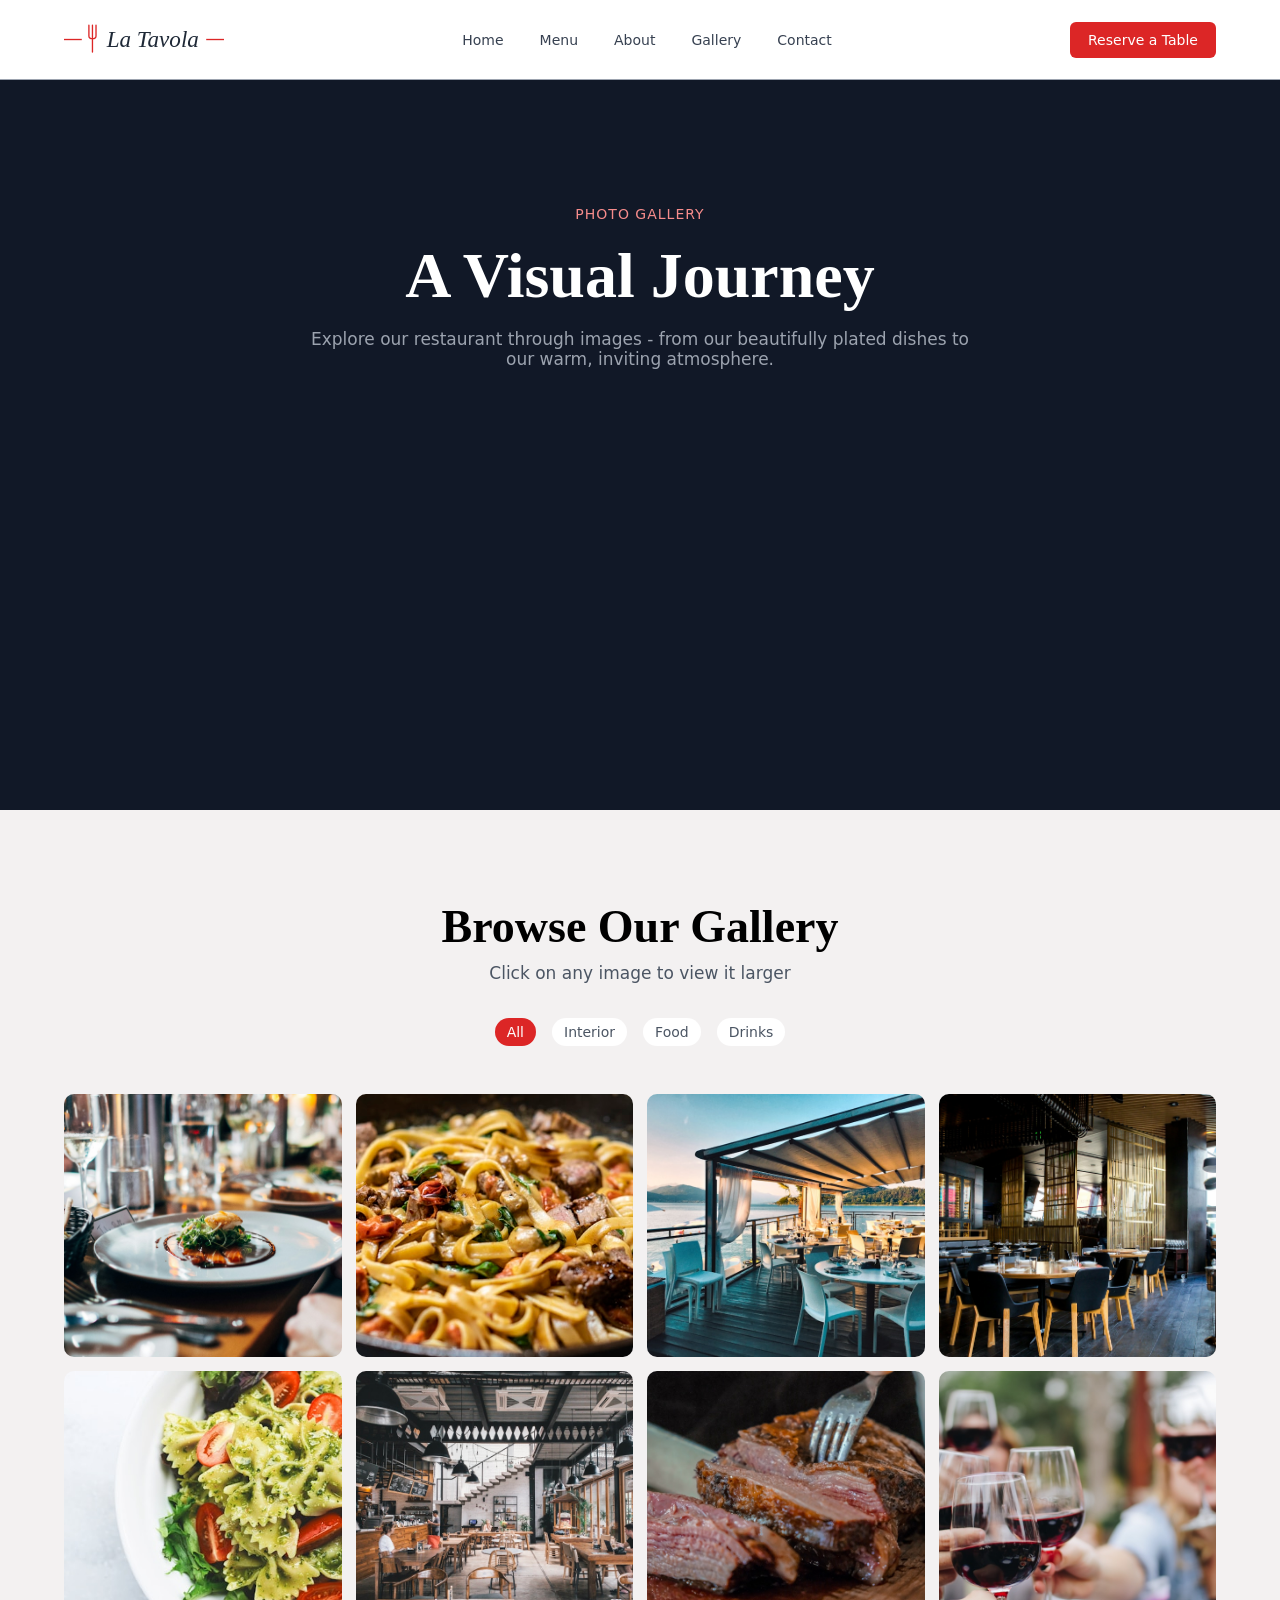
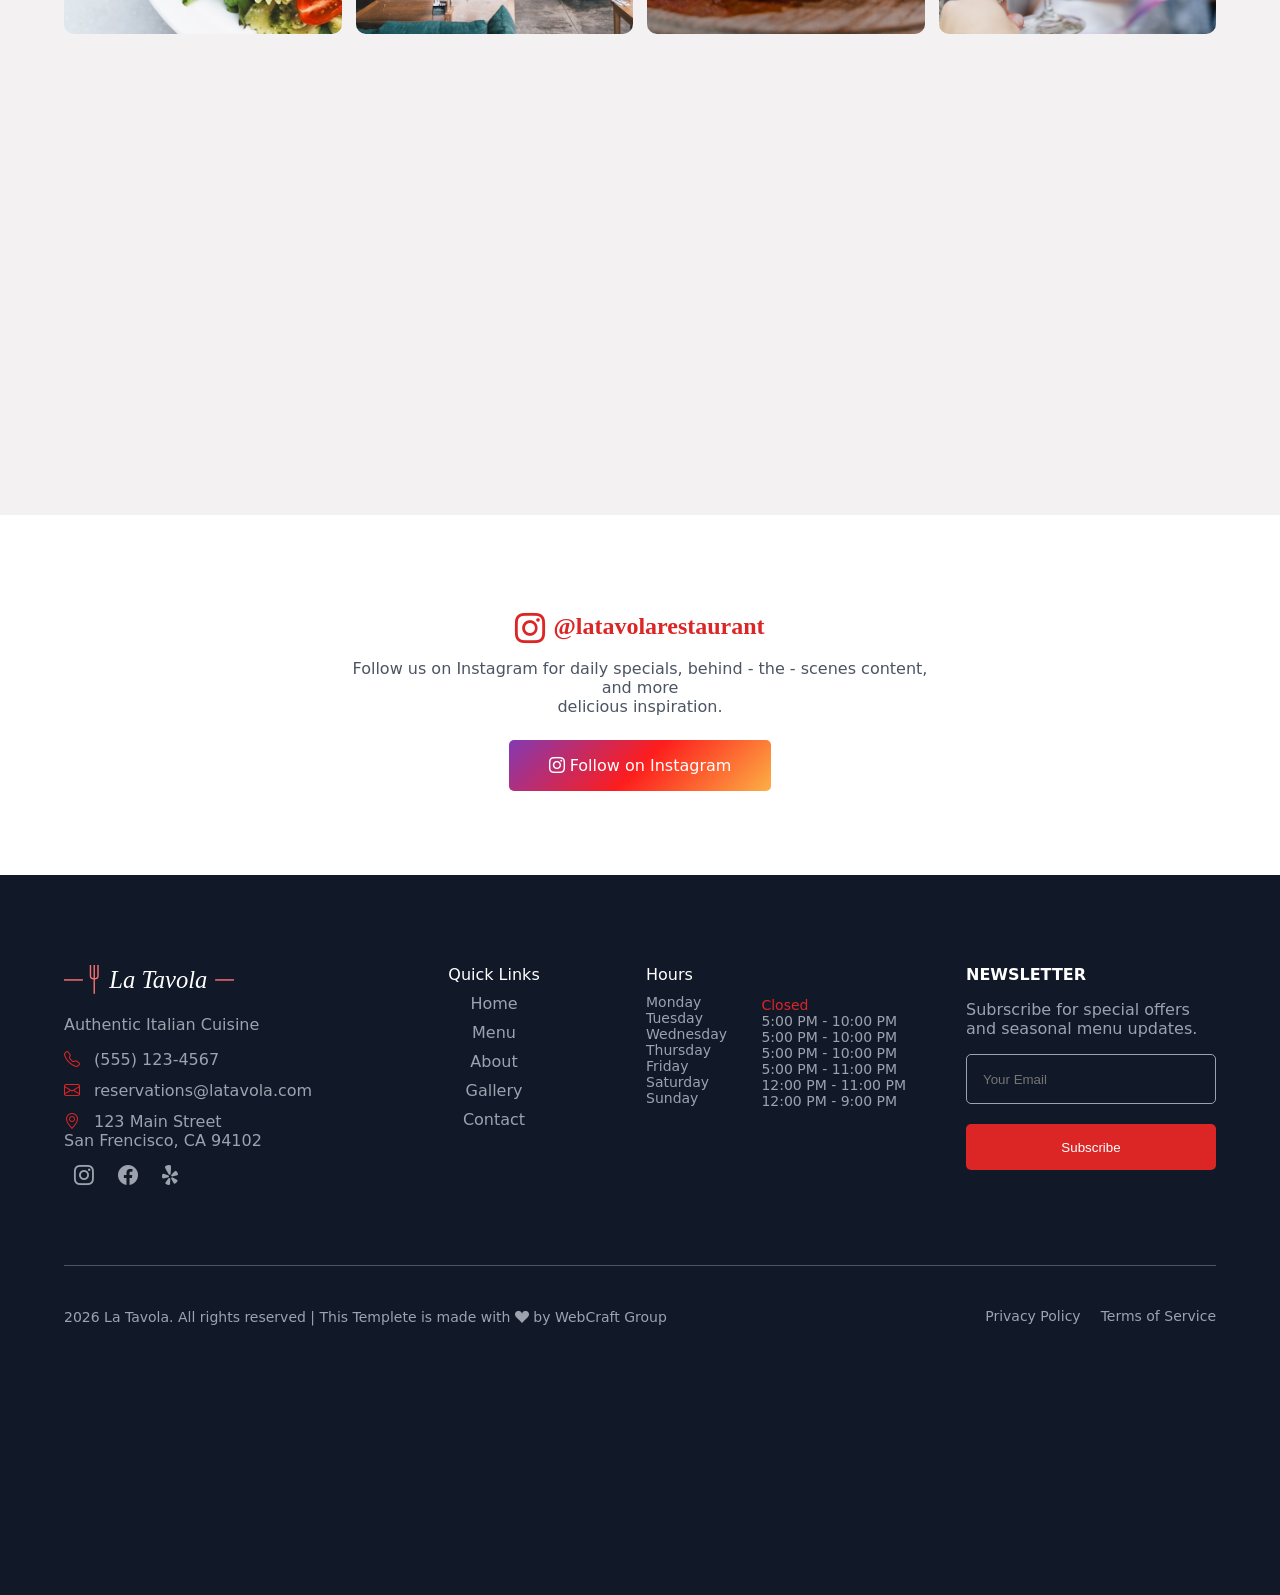
==== gallery.html @ a6819e50 "adding new files" ====
<!DOCTYPE html>
<html lang="en">
<head>
    <meta charset="UTF-8">
    <meta name="viewport" content="width=device-width, initial-scale=1.0">
    <title>La Tavola | Authentic Italian Cuisine</title>
    <link rel="stylesheet" href="assets/css/normalize.css">
    <link rel="stylesheet" href="assets/css/master.css">
    <link rel="stylesheet" href="https://cdn.jsdelivr.net/npm/bootstrap-icons@1.13.1/font/bootstrap-icons.min.css">
    <link rel="icon" href="assets/img/photo-1476124369491-e7addf5db371.JPG">
</head>
<body>
    <header id="Gallery_Head">
        <section>
            <nav>
                <div>
                    <figure><img src="assets/img/logo.svg" alt=""></figure>
                    <input type="checkbox" id="menu">
                    <label for="menu" class="hamburger">☰</label>
                    
                    <ul class="nav-links"> 
                        <li><a href="index.html">Home</a></li>
                        <li><a href="menu.html">Menu</a></li>
                        <li><a href="#">About</a></li>
                        <li><a href="#">Gallery</a></li>
                        <li><a href="#">Contact</a></li>
                    </ul>
                    <a href="">Reserve a Table</a>
                </div>
            </nav>
            <div>
                <section>
                    <span>PHOTO GALLERY</span>
                    <h1>A Visual Journey</h1>
                    <p>Explore our restaurant through images - from our beautifully plated dishes to <br> our warm, inviting atmosphere.</p>
                </section>
            </div>
        </section>
    </header>
    <!-- ____End_Of_Gallery_Hero____ -->


    <section id="Pictures_Tab">
        <section>
            <div class="content">
                <h2>Browse Our Gallery</h2>
                <p>Click on any image to view it larger</p>
                <div>
                    <a href="">All</a>
                    <a href="">Interior</a>
                    <a href="">Food</a>
                    <a href="">Drinks</a>
                </div>
            </div>
            <div class="photoes">
                <figure><img src="assets/img/IMG-1414235077428-338989a2e8c0.JPG" alt=""></figure>
                <figure><img src="assets/img/photo-1551183053-bf91a1d81141.JPG" alt=""></figure>
                <figure><img src="assets/img/photo-1559339352-11d035aa65de.JPG" alt=""></figure>
                <figure><img src="assets/img/photo-1517248135467-4c7edcad34c4.JPG" alt=""></figure>
                <figure><img src="assets/img/photo-1473093295043-cdd812d0e601.JPG" alt=""></figure>
                <figure><img src="assets/img/photo-1555396273-367ea4eb4db5.jpg" alt=""></figure>
                <figure><img src="assets/img/photo-1529692236671-f1f6cf9683ba.jpg" alt=""></figure>
                <figure><img src="assets/img/photo-1510812431401-41d2bd2722f3.jpg" alt=""></figure>
            </div>
        </section>
    </section>
    <!-- ____End_Of_Pictures_Tab____ -->


    <section id="Social_Information">
        <div>
            <div>
                <i class="bi bi-instagram"></i>
                <h2>@latavolarestaurant</h2>
            </div>
            <p>Follow us on Instagram for daily specials, behind - the - scenes content, and more <br>delicious inspiration.</p>
            <a href=""><i class="bi bi-instagram"></i> Follow on Instagram</a>
        </div>
    </section>
    <!-- ____End_Of_Social_Information____ -->


    <footer id="Quick_Links">
        <div>
            <section class="links">
                <div>
                    <section>
                        <img src="assets/img/logo-light.svg" alt="">
                        <p>Authentic Italian Cuisine</p>
                        <section>
                            <div>
                                <i class="bi bi-telephone"></i>
                                <a href="">(555) 123-4567</a>
                            </div>
                            <div>
                                <i class="bi bi-envelope"></i>
                                <a href="">reservations@latavola.com</a>
                            </div>
                            <div>
                                <i class="bi bi-geo-alt"></i>
                                <span>123 Main Street <br> San Frencisco, CA 94102</span>
                            </div>
                        </section>
                        <div>
                            <i class="bi bi-instagram"></i>
                            <i class="bi bi-facebook"></i>
                            <i class="bi bi-yelp"></i>
                        </div>
                    </section>
                    <section>
                        <ul>
                            <li>Quick Links</li>
                            <li><a href="index.html">Home</a></li>
                            <li><a href="#">Menu</a></li>
                            <li><a href="#Our_Story">About</a></li>
                            <li><a href="#Gallery">Gallery</a></li>
                            <li><a href="#Contact_Us">Contact</a></li>
                        </ul>
                    </section>
                    <section>
                        <ul>
                            <li>Hours</li>
                            <li>Monday</li>
                            <li>Tuesday</li>
                            <li>Wednesday</li>
                            <li>Thursday</li>
                            <li>Friday</li>
                            <li>Saturday</li>
                            <li>Sunday</li>
                        </ul>
                        <ul>
                            <li>Closed</li>
                            <li>5:00 PM - 10:00 PM</li>
                            <li>5:00 PM - 10:00 PM</li>
                            <li>5:00 PM - 10:00 PM</li>
                            <li>5:00 PM - 11:00 PM</li>
                            <li>12:00 PM - 11:00 PM</li>
                            <li>12:00 PM - 9:00 PM</li>
                        </ul>
                    </section>
                    <section>
                        <h4>NEWSLETTER</h4>
                        <p>Subrscribe for special offers and seasonal menu updates.</p>
                        <form action="">
                            <input type="email" name="" id="" placeholder="Your Email">
                            <button type="submit">Subscribe</button>
                        </form>
                    </section>
                </div>
            </section>
            <section class="footer_content">
                <div>
                    <p>2026 La Tavola. All rights reserved | This Templete is made with <i class="bi bi-suit-heart-fill"></i> by WebCraft Group</p>
                </div>
                <div>
                    <a href="">Privacy Policy</a>
                    <a href="">Terms of Service</a>
                </div>
            </section>
        </div>
    </footer>
    <!-- ____End_Of_Quick_Links____ -->
</body>
</html>
---- assets/css/master.css ----
#Head_Hero{
    width: 100%;
    min-height: 105vh;
    >figure{
        width: 100%;
        >nav{
            width: 100%;
            height: 80px;
            border-bottom: 1px solid var(--footer-text);
            position: fixed;  
            background-color: white; 
            top: 0;
            left: 0;
            z-index: 100;
            >div{
                width: 90%;
                height: 100%;
                margin-left: 5%;
                display: flex;
                justify-content: space-between;
                align-items: center;
                >figure{
                    width: 160px;
                    height: 40px;
                    >img{
                        width: 100%;
                        height: 40px;
                    }
                }
                >ul{
                    display: flex;
                    gap: 4px;
                    >li{
                        >a{
                            padding: 12px 16px;
                            font-family: var(--inter);
                            font-size: 14px;
                            color: var(--nav-color);
                            font-weight: 500;
                            transition: .3s;
                        }
                        &:hover>a{
                            color: var(--contact-bg);
                        }
                    }
                }
                >a{
                    padding: 10px 18px;
                    background-color: var(--link-bg);
                    font-family: var(--inter);
                    color: white;
                    font-weight: 500;
                    font-size: 14px;
                    border-radius: 6px;
                    transition: .4s;
                    &:hover{
                        background-color: var(--contact-bg);
                    }
                }
            }
        }
        >figure{
            width: 100%;
            height: 85%;
            position: relative;
            display: flex;
            >img{
                width: 100%;
                height: 100%;
                filter: brightness(50%);
            }
            .details{
                width: 70%;
                height: 300px;
                position: absolute;
                margin: 17% 15%;
                display: block;
                text-align: center;
                >span{
                    color: var(--text-red);
                    font-family: var(--inter);
                    font-size: 18px;
                }
                >h1,p{
                    color: white;
                }
                >h1{
                    font-size: 80px;
                    margin-block: 15px;
                }
                >p{
                    font-family: var(--inter);
                    font-size: 22px;
                }
                >section{
                    display: flex;
                    justify-content: center;
                    >a{
                        color: white;
                        font-family: var(--inter);
                        background-color: var(--link-bg);
                        padding: 14px 30px;
                        margin-inline: 10px;
                        border-radius: 6px;
                        margin-top: 35px;
                        transition: .4s;
                        font-weight: 500;
                        &:nth-of-type(2){
                            border: 2px solid var(--footer-text);
                            background-color: rgba(50, 55, 65, 0.35);
                            backdrop-filter: blur(10px);
                        }
                        &:hover{
                            &:nth-of-type(1){
                                background-color: var(--contact-bg);
                            }
                            &:nth-of-type(2){
                                border: 2px solid white;
                            }
                        }
                    }
                }
            }
        }
    }
}
/* ____End_Of_Head_Hero____ */


#Our_Story{
    width: 100%;
    min-height: 100vh;
    display: flex;
    >div{
        width: 90%;
        height: 460px;
        margin: 5% 5%;
        display: flex;
        justify-content: space-between;
        >figure{
            width: 47%;
            height: 100%;
            >img{
                width: 100%;
                height: 100%;
                border-radius: 20px;
                box-shadow: 18px 18px  var(--img-shadow);
            }
        }
        >article{
            width: 47%;
            height: 100%;
            >span,p{
                font-family: var(--inter);
            }
            >span{
                color: var(--link-bg);  
                font-size: 16px;   
                font-weight: 500;
            }
            >h2{
                font-size: 50px;
                margin-block: 10px;
            }
            >p{
                color: var(--text-color);
                &:nth-of-type(1){
                    font-size: 18px;
                    margin-bottom: 18px;
                }
            }
            >section{
                width: 100%;
                height: 100px;
                border-top: 1px solid var(--nav-color);
                margin-top: 40px;
                justify-content: space-between;
                display: flex;
                >div{
                    width: 150px;
                    height: 100px;
                    display: block;
                    text-align: center;
                    margin-top: 30px;
                    >span{
                        color: var(--link-bg);
                        font-family: var(--playfair);
                        font-size: 28px;
                    }
                    >p{
                        color: var(--text-color);
                        font-size: 14px;
                        font-weight: 500;
                    }
                }
            }
        }
    }
}
/* ____End_Of_Our_Story____ */


#Our_Menu{
    width: 100%;
    min-height: 130vh;
    background-color: var(--background-color);
    display: flex;
    >div{
        width: 85%;
        height: 80%;
        margin: 8% 7%;
        .data{
            width: 100%;
            height: 180px;
            display: block;
            text-align: center;
            >span,p{
                font-family: var(--inter);
            }
            >span{
                color: var(--link-bg);
                font-weight: 500;
                text-transform: uppercase;
            }
            >h2{
                margin-block: 10px;
                font-size: 55px;
            }
            >p{
                color: var(--text-color);
                font-size: 18px;
                font-weight: 500;
            }
        }
        .menu{
            width: 100%;
            height: 450px;
            display: grid;
            grid-template-columns: repeat(4, 1fr);
            grid-template-rows: repeat(3, 1fr);
            gap: 30px;
            margin-top: 30px;
            >article{
                background-color: white;
                border-radius: 15px;
                box-shadow: 1px 1px 6px var(--text-color);
                overflow: hidden;
                transition: .4s;
                &:nth-of-type(1){
                    grid-area: 1 / 1 / span 3 / span 1;
                }
                &:nth-of-type(2){
                    grid-area: 1 / 2 / span 3 / span 1;
                }
                &:nth-of-type(3){
                    grid-area: 1 / 3 / span 3 / span 1;
                }
                &:nth-of-type(4){
                    grid-area: 1 / 4 / span 3 / span 1;
                }
                &:hover{
                    transform: translateY(10px);
                }
                >figure{
                    width: 100%;
                    height: 60%;
                    position: relative;
                    display: flex;
                    >img{
                        width: 100%;
                        height: 100%;  
                    }
                    >div{
                        padding:  2px 4px;
                        background-color: var(--link-bg);
                        position: absolute;
                        border-radius: 20px;
                        right: 14px;
                        margin: 12px 4px;
                        >span{
                            font-size: 12px;
                            font-family: var(--inter);
                            color: white;
                            padding: 4px;
                        }
                    }
                }
                >div{
                    padding: 20px;
                    display: flex;
                    justify-content: space-between;
                    >p{
                        font-size: 20px;
                    }
                    >span{
                        color: var(--link-bg);
                        font-weight: bold;
                        font-family: var(--inter);
                        font-size: 18px;
                    }
                }
                >p,span{
                    font-family: var(--inter);
                }
                >p{
                    width: 85%;
                    margin: 10px 7%;
                    color: var(--text-color);
                    font-size: 15px;
                    margin-top: -10px;
                }
                >span{
                    background-color: var(--background-color);
                    font-size: 12px;
                    padding: 4px 8px;
                    font-weight: 500;
                    border-radius: 50px;
                    margin-left: 7%;
                    color: var(--text-color);
                }
            }
        }
        .view_menu{
            margin-top: 80px;
            display: flex;
            justify-content: center;
            >a{
                color: var(--link-bg);
                font-family: var(--inter);
                font-size: 18px;
                font-weight: 500;
                transition: .3s;
                &:hover{
                    color: var(--contact-bg);
                }
            }
        }
    }
}
/* ____End_Of_Our_Menu____ */


#People_Idea{
    width: 100%;
    min-height: 100vh;
    display: flex;
    >div{
        width: 90%;
        height: 100%;
        margin-left: 5%;
        .content{
            width: 100%;
            height: 200px;
            display: block;
            text-align: center;
            >p{
                margin-top: 90px;
                color: var(--link-bg);
                font-family: var(--inter);
                text-transform: uppercase;
                font-size: 14px;
                font-weight: 500;
            }
            >h2{
                font-size: 45px;
                margin-top: 15px;
            }
        }
        .messseges{
            width: 100%;
            height: 230px;
            display: grid;
            grid-template-columns: repeat(3, 1fr);
            grid-template-rows: repeat(1, fr);
            gap: 40px;
            margin-top: -44px;
            >article{
                background-color: var(--background-color);
                border-radius: 10px;
                padding: 24px;
                >i{
                    color: orange;
                    margin-inline: 2px;
                    font-size: 14px;
                }
                >p{
                    font-family: var(--inter);
                    margin-block: 20px;
                    color: var(--text-color);
                    font-weight: 500;
                }
                >div{
                    display: flex;
                    >p{
                        padding: 12px 16px;
                        background-color: var(--img-shadow);
                        border-radius: 50px;
                        color: var(--contact-bg);
                    }
                    >div{
                        margin-left: 14px;
                        >h4,span{
                            font-family: var(--inter);
                        }
                        >h4{
                            font-weight: 500;
                        }
                        >span{
                            font-size: 14px;
                            font-weight: 500;
                            color: var(--text-color);
                        }
                    }
                }
            }
        }
    }
}
/* ____End_Of_People_Idea____ */


#Contact_Us{
    width: 100%;
    min-height: 120vh;
    display: flex;
    >img{
        width: 100%;
        height: 120vh;
        position: relative;
        filter: brightness(20%);
    }
    >div{
        width: 90%;
        height: 95vh;
        margin: 6% 5%;
        position: absolute;
        display: flex;
        justify-content: space-between;
        .data{
            width: 49%;
            height: 300px;
            display: block;
            margin-top: 160px;
            >span,p{
                font-family: var(--inter);
            }
            >span{
                color: var(--link-bg);
                text-transform: uppercase;
                font-weight: 500;
                font-size: 14px;
            }
            >h2{
                color: white;
                margin-block: 20px;
                font-size: 50px;
            }
            >p{
                color: var(--footer-text);
                font-weight: 500;
                &:nth-of-type(2){
                    margin-block: 20px;
                    font-size: 14px;
                }
            }
            >div{
                >i,a{
                    font-size: 20px;
                }
                >i{
                    color: var(--link-bg);
                    margin-right: 10px;
                }
                >a{
                    color: white;
                    transition: .3s;
                    &:hover{
                        color: var(--link-bg);
                    }
                }
            }
        }
        .form{
            width: 49%;
            height: 100%;
            background-color: white;
            border-radius: 15px;
            padding: 40px;
            >form{
                >input,textarea,button{
                    margin: 20px 10px;
                    border-radius: 5px;
                }
                >input{
                    width: 230px;
                    height: 50px;
                    border: 1px solid var(--text-color);
                    padding: 20px;
                    color: var(--nav-color);
                }
                >textarea{
                    width: 95%;
                    height: 90px;
                    padding: 18px 20px;
                    font-family: Arial, "Helvetica Neue", Helvetica, sans-serif;
                    resize: none;
                    color: var(--nav-color);
                }
                >button,p{
                    font-family: var(--inter)
                }
                >button{
                    width: 95%;
                    height: 50px;
                    background-color: var(--link-bg);
                    border: none;
                    color: white;
                    cursor: pointer;
                    font-size: 16px;
                    transition: .3s;
                    &:hover{
                        background-color: var(--contact-bg);
                    }
                }
                >p{
                    text-align: center;
                    color: var(--text-color);
                    font-size: 14px;
                }
            }
        }
    }
}
/* ____End_Of_Contact_Us____ */


#Gallery{
    width: 100%;
    min-height: 100vh;
    display: flex;
    >div{
        width: 90%;
        margin: 6% 5%;
        .more_details{
            width: 100%;
            height: 120px;
            text-align: center;
            >span{
                color: var(--link-bg);
                font-family: var(--inter);
                font-size: 14px;
                font-weight: 500;
            }
            >h2{
                font-size: 44px;
                margin-top: 1rem;
            }
        }
        .gallery{
            >div{
                width: 100%;
                height: 300px;
                display: grid;
                grid-template-columns: repeat(4,1fr);
                grid-template-rows: repeat(1, 1fr);
                gap: 20px;
                position: relative;
                >figure{
                    border-radius: 15px;
                    overflow: hidden;
                    >img{
                        width: 100%;
                        height: 100%;
                        transition: .3s;
                    }
                    &:hover>img{
                        transform: scale(1.1);
                    }
                }
            }
        }
    }
}
/* ____End_Of_Quick_Links____ */


#Quick_Links{
    width: 100%;
    min-height: 80vh;
    background-color: var(--footer-bg);
    display: flex;
    >div{
        width: 90%;
        margin-left: 5%;
        .links{
            width: 100%;
            height: 300px;
            margin-top: 90px;
            >div{
                height: 100%;
                display: grid;
                grid-template-columns: repeat(4, 1fr);
                grid-template-rows: repeat(1, 1fr);
                gap: 30px;
                >section{
                    &:nth-of-type(1){  
                        width: 300px;
                        >img{
                            width: 170px;
                            height: 30px;
                        }
                        >p{
                            color: var(--footer-text);
                            font-family: var(--inter);
                            margin-block: 16px;
                        }
                        >section{
                            >div{
                                margin-block: 12px;
                                >i{
                                    color: var(--link-bg);
                                    margin-right: 10px;
                                }
                                >a{
                                    color: var(--footer-text);
                                    font-family: var(--inter);
                                    transition: .3s;
                                    &:hover{
                                        color: var(--lighter);
                                    }
                                }
                                >span{
                                    color: var(--footer-text);
                                    font-family: var(--inter);
                                }
                            }
                        }
                        >div{
                            margin-block: 14px;
                            >i{
                                color: var(--footer-text);
                                padding: 10px;
                                font-size: 20px;
                                transition: .3s;
                                cursor: pointer;
                                &:hover{
                                    color: var(--lighter);
                                }
                            }
                        }
                    }
                    &:nth-of-type(2){
                        width: 200px;
                        >ul{
                            display: block;
                            text-align: center;
                            >li{
                                margin-bottom: 10px;
                                color: white;
                                font-family: var(--inter);
                                font-weight: 500;
                                >a{
                                    color: var(--footer-text);
                                    padding: 4px 10px;
                                    transition: .4s;
                                    font-weight: normal;
                                }
                                &:hover>a{
                                    border-bottom: 1px solid var(--last-text);
                                    color: var(--lighter);
                                }
                            }
                        }
                    }
                    &:nth-of-type(3){
                        width: 260px;
                        display: flex;
                        justify-content: space-between;
                        margin-right: 30px;
                        >ul{
                            display: block;
                            >li{
                                &:nth-of-type(1){
                                    color: white;
                                    font-weight: 500;
                                    margin-bottom: 10px;
                                    font-size: 16px;
                                }
                                font-family: var(--inter);
                                color: var(--footer-text);
                                font-size: 14px;
                            }
                            &:nth-of-type(2){
                                margin-top: 32px;
                                >li{
                                    &:nth-of-type(1){
                                        color: var(--link-bg);
                                        margin-bottom: 0;
                                        font-size: 14px;
                                    }
                                }
                            }
                        }
                    }
                    &:nth-of-type(4){
                        display: block;
                        >h4,p{
                            font-family: var(--inter);
                        }
                        >h4{
                            color: white;
                        }
                        >p{
                            margin-block: 1rem;
                            color: var(--footer-text);
                        }
                        >form{
                            display: block;
                            >input{
                                width: 250px;
                                height: 50px;
                                padding: 1rem;
                                border-radius: 5px;
                                border: 1px solid var(--footer-text);
                                background-color: transparent;
                                color: var(--footer-text);
                            }
                            >button{
                                width: 250px;
                                height: 46px;
                                margin-top: 20px;
                                background-color: var(--link-bg);
                                border: none;
                                border-radius: 5px;
                                color: white;
                                cursor: pointer;
                                transition: .3s;
                                &:hover{
                                    background-color: var(--contact-bg);
                                }
                            }
                        }
                    }
                }
            }
        }
        .footer_content{
            width: 100%;
            height: 60px;
            border-top: 1px solid var(--text-color);
            display: flex;
            justify-content: space-between;
            align-items: end;
            >div{
                >p,a{
                    color: var(--footer-text);
                    font-family: var(--inter);
                    font-size: 14px;
                }
                >a{
                    transition: .3s;
                    &:nth-of-type(1){
                        margin-right: 1rem;
                    }
                    &:hover{
                        color: var(--lighter);
                    }
                }
            }
        }
    }
}
/* ____End_Of_Quick_Links____ */
/* ____Home_Page_Ends_In_This_Line____ */



/* ____Menu_Page_Starts_From_Here____ */
#Menu_Hero{
    width: 100%;
    min-height: 100vh;
    >section{
        width: 100%;
        height: 100vh;        
        >nav{
            width: 100%;
            height: 80px;
            border-bottom: 1px solid var(--footer-text);
            position: fixed;  
            background-color: white; 
            top: 0;
            left: 0;
            z-index: 100;
            >div{
                width: 90%;
                height: 100%;
                margin-left: 5%;
                display: flex;
                justify-content: space-between;
                align-items: center;
                >figure{
                    width: 160px;
                    height: 40px;
                    >img{
                        width: 100%;
                        height: 40px;
                    }
                }
                >ul{
                    display: flex;
                    gap: 4px;
                    >li{
                        >a{
                            padding: 12px 16px;
                            font-family: var(--inter);
                            font-size: 14px;
                            color: var(--nav-color);
                            font-weight: 500;
                            transition: .3s;
                        }
                        &:hover>a{
                            color: var(--contact-bg);
                        }
                    }
                }
                >a{
                    padding: 10px 18px;
                    background-color: var(--link-bg);
                    font-family: var(--inter);
                    color: white;
                    font-weight: 500;
                    font-size: 14px;
                    border-radius: 6px;
                    transition: .4s;
                    &:hover{
                        background-color: var(--contact-bg);
                    }
                }
            }
        }
        >div{
            display: flex;
            width: 100%;
            height: 580px;
            background-color: var(--footer-bg);
            >section{
                width: 60%;
                height: 200px;
                margin: 16% 20%;
                text-align: center;
                >span,p{
                    font-family: var(--inter);
                }
                >span{
                    color: var(--text-red);
                    font-size: 14px;
                    font-weight: 500;
                    letter-spacing: 1px;
                }
                >h1{
                    font-size: 60px;
                    margin-block: 1rem;
                    color: white;
                }
                >p{
                    color: var(--footer-text);
                    font-weight: 500;
                    font-size: 17px;
                }
            }
        }
        .second_links{
            width: 100%;
            height: 54px;
            border-bottom: 1px solid var(--text-color);
            background-color: white; 
            align-items: center;
            >div{
                display: flex;
                align-items: center;
                width: 400px;
                height: 50px;
                margin-left: 5%;
                gap: 4px;
                >a{
                    padding: 6px 8px;
                    color: var(--text-color);
                    font-family: var(--inter);
                    font-weight: 600;
                    font-size: 14px;
                    transition: .3s;
                    &:hover{
                        color: var(--link-bg);
                    }
                }
            }
        }
    }
}
/* ____End_Of_Menu_Hero____ */


#Antipasti_Foods{
    width: 100%;
    min-height: 87vh;
    >div{
        width: 90%;
        height: 87vh;
        border-bottom: 1px solid var(--border);
        margin-left: 5%;
        >section{
            width: 100%;
            height: 120px;
            >h2{
                margin-top: 30px;
                font-size: 26px;
                font-family: var(--playfair);
            }
            >p{
                color: var(--text-color);
                font-family: var(--inter);
                font-size: 15px;
                font-weight: 500;
                margin-top: 6px;
            }
        }
        .foods{
            width: 100%;
            height: 370px;
            display: grid;
            grid-template-columns: repeat(2, 1fr);
            grid-template-rows: repeat(2, 1fr);
            gap: 20px;
            >div{
                border-radius: 10px;
                border: 1px solid var(--border);
                padding: 34px;
                transition: .3s;
                position: relative;
                >section{
                    display: flex;
                    justify-content: space-between;
                    >h3{
                        font-size: 22px;
                        font-family: var(--playfair);
                        font-weight: normal;
                    }
                    >span{
                        color: var(--contact-bg);
                        font-size: 22px;
                        font-weight: bold;
                    }
                }
                >p,span{
                    font-family: var(--inter);
                }
                >p{
                    color: var(--text-color);
                    font-weight: 500;
                    margin-block: 10px;
                    font-size: 15px;
                }
                >span{
                    background-color: rgb(186, 248, 186) ;
                    padding: 2px 8px;
                    font-size: 12px;
                    border-radius: 100px;
                    color: rgb(20, 85, 20);
                    font-weight: 500;
                }
                &:hover{
                    border: 1px solid var(--text-red);
                }
            }
            >section{
                position: absolute;
                right: 65px;
                >span{
                    font-family: var(--inter);
                    font-size: 12px;
                    color: white;
                    background-color: var(--link-bg);
                    padding: 2px 8px;
                    border-radius: 100px;
                    font-weight: 500;
                }
            }
        }
    }
}
/* ____End_Of_Antipasti_Foods____ */


#Primi_Foods{
    width: 100%;
    min-height: 87vh;
    >div{
        width: 90%;
        height: 87vh;
        border-bottom: 1px solid var(--border);
        margin-left: 5%;
        >section{
            width: 100%;
            height: 120px;
            >h2{
                margin-top: 30px;
                font-size: 26px;
                font-family: var(--playfair);
            }
            >p{
                color: var(--text-color);
                font-family: var(--inter);
                font-size: 15px;
                font-weight: 500;
                margin-top: 6px;
            }
        }
        .foods{
            width: 100%;
            height: 370px;
            display: grid;
            grid-template-columns: repeat(2, 1fr);
            grid-template-rows: repeat(2, 1fr);
            gap: 20px;
            >div{
                border-radius: 10px;
                border: 1px solid var(--border);
                padding: 34px;
                transition: .3s;
                position: relative;
                >section{
                    display: flex;
                    justify-content: space-between;
                    >h3{
                        font-size: 22px;
                        font-family: var(--playfair);
                        font-weight: normal;
                    }
                    >span{
                        color: var(--contact-bg);
                        font-size: 22px;
                        font-weight: bold;
                    }
                }
                >p,span{
                    font-family: var(--inter);
                }
                >p{
                    color: var(--text-color);
                    font-weight: 500;
                    margin-block: 10px;
                    font-size: 15px;
                }
                >span{
                    background-color: rgb(186, 248, 186);
                    padding: 2px 8px;
                    font-size: 12px;
                    border-radius: 100px;
                    color: rgb(20, 85, 20);
                    font-weight: 500;
                }
                >div{
                    >span{
                        padding: 2px 8px;
                        font-size: 12px;
                        border-radius: 100px;
                        font-weight: 500;
                        &:nth-of-type(1){
                            background-color: rgb(186, 248, 186);
                            color: rgb(20, 85, 20);
                        }
                        &:nth-of-type(2){
                            background-color: rgb(243, 216, 166);
                            color: rgb(180, 124, 19);
                            margin-left: 10px;
                        }
                    }
                }
                &:hover{
                    border: 1px solid var(--text-red);
                }
            }
            >section{
                position: absolute;
                left: 594px;
                >span{
                    font-family: var(--inter);
                    font-size: 12px;
                    color: white;
                    background-color: var(--link-bg);
                    padding: 2px 8px;
                    border-radius: 100px;
                    font-weight: 500;
                }
            }
        }
    }
}
/* ____End_Of_Primi_Foods____ */


#Secondi_Foods{
    width: 100%;
    min-height: 87vh;
    >div{
        width: 90%;
        height: 87vh;
        border-bottom: 1px solid var(--border);
        margin-left: 5%;
        >section{
            width: 100%;
            height: 120px;
            >h2{
                margin-top: 30px;
                font-size: 26px;
                font-family: var(--playfair);
            }
            >p{
                color: var(--text-color);
                font-family: var(--inter);
                font-size: 15px;
                font-weight: 500;
                margin-top: 6px;
            }
        }
        .foods{
            width: 100%;
            height: 370px;
            display: grid;
            grid-template-columns: repeat(2, 1fr);
            grid-template-rows: repeat(2, 1fr);
            gap: 20px;
            >div{
                border-radius: 10px;
                border: 1px solid var(--border);
                padding: 34px;
                transition: .3s;
                position: relative;
                >section{
                    display: flex;
                    justify-content: space-between;
                    >h3{
                        font-size: 22px;
                        font-family: var(--playfair);
                        font-weight: normal;
                    }
                    >span{
                        color: var(--contact-bg);
                        font-size: 22px;
                        font-weight: bold;
                    }
                }
                >p,span{
                    font-family: var(--inter);
                }
                >p{
                    color: var(--text-color);
                    font-weight: 500;
                    margin-block: 10px;
                    font-size: 15px;
                }
                >span{
                    background-color: rgb(243, 216, 166);
                    color: rgb(180, 124, 19);
                    padding: 2px 8px;
                    font-size: 12px;
                    border-radius: 100px;
                    font-weight: 500;
                }
                &:hover{
                    border: 1px solid var(--text-red);
                }
            }
            >section{
                position: absolute;
                left: 594px;
                >span{
                    font-family: var(--inter);
                    font-size: 12px;
                    color: white;
                    background-color: var(--link-bg);
                    padding: 2px 8px;
                    border-radius: 100px;
                    font-weight: 500;
                }
            }
        }
    }
}
/* ____End_Of_Secondi_Foods____ */


#Dolci_Foods{
    width: 100%;
    min-height: 87vh;
    >div{
        width: 90%;
        height: 87vh;
        margin-left: 5%;
        >section{
            width: 100%;
            height: 120px;
            >h2{
                margin-top: 30px;
                font-size: 26px;
                font-family: var(--playfair);
            }
            >p{
                color: var(--text-color);
                font-family: var(--inter);
                font-size: 15px;
                font-weight: 500;
                margin-top: 6px;
            }
        }
        .foods{
            width: 100%;
            height: 370px;
            display: grid;
            grid-template-columns: repeat(2, 1fr);
            grid-template-rows: repeat(2, 1fr);
            gap: 20px;
            >div{
                border-radius: 10px;
                border: 1px solid var(--border);
                padding: 34px;
                transition: .3s;
                position: relative;
                >section{
                    display: flex;
                    justify-content: space-between;
                    >h3{
                        font-size: 22px;
                        font-family: var(--playfair);
                        font-weight: normal;
                    }
                    >span{
                        color: var(--contact-bg);
                        font-size: 22px;
                        font-weight: bold;
                    }
                }
                >p,span{
                    font-family: var(--inter);
                }
                >p{
                    color: var(--text-color);
                    font-weight: 500;
                    margin-block: 10px;
                    font-size: 15px;
                }
                >span{
                    background-color: rgb(243, 216, 166);
                    color: rgb(180, 124, 19);
                    padding: 2px 8px;
                    font-size: 12px;
                    border-radius: 100px;
                    font-weight: 500;
                }
                &:hover{
                    border: 1px solid var(--text-red);
                }
            }
            >section{
                position: absolute;
                left: 594px;
                >span{
                    font-family: var(--inter);
                    font-size: 12px;
                    color: white;
                    background-color: var(--link-bg);
                    padding: 2px 8px;
                    border-radius: 100px;
                    font-weight: 500;
                }
            }
        }
    }
}
/* ____End_Of_Dolci_Foods____ */


#Information{
    width: 100%;
    min-height: 40vh;
    background-color: var(--background-color);
    display: flex;
    justify-content: center;
    align-items: center;
    >div{
        width: 90%;
        height: 24vh;
        background-color: white;
        border-radius: 10px;
        border: 1px solid var(--border);
        padding: 30px;
        >h3,p{
            font-weight: 500;
        }
        >h3{
            font-family: var(--playfair);
            font-size: 20px;
            margin-bottom: 10px;
        }
        >p{
            color: var(--text-color);
            font-family: var(--inter);
            font-size: 15px;
        }
        >section{
            display: flex;
            margin-top: 20px;
            gap: 20px;
            .icon_1{
                >i{
                    padding: 6px;
                    border-radius: 50px;
                    background-color: rgb(186, 248, 186);
                    color: rgb(20, 85, 20);
                }
                >span{
                    color: var(--text-color);
                    font-family: var(--inter);
                    font-size: 14px;
                    font-weight: 500;
                }
            }
            .icon_2{
                >i{
                    padding: 6px;
                    border-radius: 50px;
                    background-color: rgb(243, 216, 166);
                    color: rgb(180, 124, 19);
                }
                >span{
                    color: var(--text-color);
                    font-family: var(--inter);
                    font-size: 14px;
                    font-weight: 500;
                }
            }
            .icon_3{
                >i{
                    padding: 6px;
                    border-radius: 50px;
                    background-color: var(--background-color);
                    color: var(--footer-bg);
                }
                >span{
                    color: var(--text-color);
                    font-family: var(--inter);
                    font-size: 14px;
                    font-weight: 500;
                }
            }
        }
    }
}
/* ____End_Of_Information____ */


#Quick_Links{
    width: 100%;
    min-height: 80vh;
    background-color: var(--footer-bg);
    display: flex;
    >div{
        width: 90%;
        margin-left: 5%;
        .links{
            width: 100%;
            height: 300px;
            margin-top: 90px;
            >div{
                height: 100%;
                display: grid;
                grid-template-columns: repeat(4, 1fr);
                grid-template-rows: repeat(1, 1fr);
                gap: 30px;
                >section{
                    &:nth-of-type(1){  
                        width: 300px;
                        >img{
                            width: 170px;
                            height: 30px;
                        }
                        >p{
                            color: var(--footer-text);
                            font-family: var(--inter);
                            margin-block: 16px;
                        }
                        >section{
                            >div{
                                margin-block: 12px;
                                >i{
                                    color: var(--link-bg);
                                    margin-right: 10px;
                                }
                                >a{
                                    color: var(--footer-text);
                                    font-family: var(--inter);
                                    transition: .3s;
                                    &:hover{
                                        color: var(--lighter);
                                    }
                                }
                                >span{
                                    color: var(--footer-text);
                                    font-family: var(--inter);
                                }
                            }
                        }
                        >div{
                            margin-block: 14px;
                            >i{
                                color: var(--footer-text);
                                padding: 10px;
                                font-size: 20px;
                                transition: .3s;
                                cursor: pointer;
                                &:hover{
                                    color: var(--lighter);
                                }
                            }
                        }
                    }
                    &:nth-of-type(2){
                        width: 200px;
                        >ul{
                            display: block;
                            text-align: center;
                            >li{
                                margin-bottom: 10px;
                                color: white;
                                font-family: var(--inter);
                                font-weight: 500;
                                >a{
                                    color: var(--footer-text);
                                    padding: 4px 10px;
                                    transition: .4s;
                                    font-weight: normal;
                                }
                                &:hover>a{
                                    border-bottom: 1px solid var(--last-text);
                                    color: var(--lighter);
                                }
                            }
                        }
                    }
                    &:nth-of-type(3){
                        width: 260px;
                        display: flex;
                        justify-content: space-between;
                        margin-right: 30px;
                        >ul{
                            display: block;
                            >li{
                                &:nth-of-type(1){
                                    color: white;
                                    font-weight: 500;
                                    margin-bottom: 10px;
                                    font-size: 16px;
                                }
                                font-family: var(--inter);
                                color: var(--footer-text);
                                font-size: 14px;
                            }
                            &:nth-of-type(2){
                                margin-top: 32px;
                                >li{
                                    &:nth-of-type(1){
                                        color: var(--link-bg);
                                        margin-bottom: 0;
                                        font-size: 14px;
                                    }
                                }
                            }
                        }
                    }
                    &:nth-of-type(4){
                        display: block;
                        >h4,p{
                            font-family: var(--inter);
                        }
                        >h4{
                            color: white;
                        }
                        >p{
                            margin-block: 1rem;
                            color: var(--footer-text);
                        }
                        >form{
                            display: block;
                            >input{
                                width: 250px;
                                height: 50px;
                                padding: 1rem;
                                border-radius: 5px;
                                border: 1px solid var(--footer-text);
                                background-color: transparent;
                                color: var(--footer-text);
                            }
                            >button{
                                width: 250px;
                                height: 46px;
                                margin-top: 20px;
                                background-color: var(--link-bg);
                                border: none;
                                border-radius: 5px;
                                color: white;
                                cursor: pointer;
                                transition: .3s;
                                &:hover{
                                    background-color: var(--contact-bg);
                                }
                            }
                        }
                    }
                }
            }
        }
        .footer_content{
            width: 100%;
            height: 60px;
            border-top: 1px solid var(--text-color);
            display: flex;
            justify-content: space-between;
            align-items: end;
            >div{
                >p,a{
                    color: var(--footer-text);
                    font-family: var(--inter);
                    font-size: 14px;
                }
                >a{
                    transition: .3s;
                    &:nth-of-type(1){
                        margin-right: 1rem;
                    }
                    &:hover{
                        color: var(--lighter);
                    }
                }
            }
        }
    }
}
/* ____End_Of_Quick_Links____ */
/* ____Menu_Page_Ends_In_This_Line____ */



/* ____Gallery_Page_Starts_From_Here____ */
#Gallery_Head{
    width: 100%;
    min-height: 90vh;
    background-color: var(--footer-bg);
    >section{
        width: 100%;
        height: 90vh;
        >nav{
            width: 100%;
            height: 80px;
            border-bottom: 1px solid var(--footer-text);
            position: fixed;  
            background-color: white; 
            top: 0;
            left: 0;
            z-index: 100;
            >div{
                width: 90%;
                height: 100%;
                margin-left: 5%;
                display: flex;
                justify-content: space-between;
                align-items: center;
                >figure{
                    width: 160px;
                    height: 40px;
                    >img{
                        width: 100%;
                        height: 40px;
                    }
                }
                >ul{
                    display: flex;
                    gap: 4px;
                    >li{
                        >a{
                            padding: 12px 16px;
                            font-family: var(--inter);
                            font-size: 14px;
                            color: var(--nav-color);
                            font-weight: 500;
                            transition: .3s;
                        }
                        &:hover>a{
                            color: var(--contact-bg);
                        }
                    }
                }
                >a{
                    padding: 10px 18px;
                    background-color: var(--link-bg);
                    font-family: var(--inter);
                    color: white;
                    font-weight: 500;
                    font-size: 14px;
                    border-radius: 6px;
                    transition: .4s;
                    &:hover{
                        background-color: var(--contact-bg);
                    }
                }
            }
        }
        >div{
            display: flex;
            width: 100%;
            height: 570px;
            >section{
                width: 60%;
                height: 200px;
                margin: 16% 20%;
                text-align: center;
                >span,p{
                    font-family: var(--inter);
                }
                >span{
                    color: var(--text-red);
                    font-size: 14px;
                    font-weight: 500;
                    letter-spacing: 1px;
                }
                >h1{
                    font-size: 64px;
                    margin-block: 1rem;
                    color: white;
                }
                >p{
                    color: var(--footer-text);
                    font-weight: 500;
                    font-size: 17px;
                }
            }
        }
    }
}
/* ____End_Of_Gallery_Hero____ */


#Pictures_Tab{
    width: 100%;
    min-height: 145vh;
    background-color: var(--background-color);
    display: flex;
    >section{
        width: 90%;
        height: 145vh;
        margin-left: 5%;
        .content{
            width: 100%;
            height: 290px;
            text-align: center;
            >h2{
                font-size: 46px;
                margin-top: 90px;
            }
            >p{
                font-family: var(--inter);
                color: var(--text-color);
                font-size: 17px;
                font-weight: 500;
                margin-top: 10px;
            }
            >div{
                margin-top: 40px;
                >a{
                    &:nth-of-type(1){
                        background-color: var(--link-bg);
                        color: white;
                    }
                    margin-inline: 6px;
                    background-color: white;
                    padding: 6px 12px;
                    font-family: var(--inter);
                    font-size: 14px;
                    font-weight: 500;
                    border-radius: 50px;
                    color: var(--text-color);
                    transition: .3s;
                    &:nth-of-type(2),
                    &:nth-of-type(3),
                    &:nth-of-type(4){
                        &:hover{
                            border: 1px solid var(--text-red);
                        }
                    }
                }
            }
        }
        .photoes{
            width: 100%;
            height: 540px;
            display: grid;
            grid-template-columns: repeat(4, 1fr);
            grid-template-rows: repeat(2, 1fr);
            gap: 14px;
            margin-top: -96px;
            >figure{
                border-radius: 10px;
                width: 100%;
                height: 100%;
                overflow: hidden;
                >img{
                    width: 100%;
                    height: 100%;
                    transition: .4s;
                    &:hover{
                        transform: scale(1.1);
                    }
                }
            }
        }
    }
}
/* ____End_Of_Pictures_Tab____ */


#Social_Information{
    width: 100%;
    height: 40vh;
    background-color: white;
    display: flex;
    justify-content: center;
    align-items: center;
    >div{
        width: 600px;
        height: 165px;
        text-align: center;
        >div{
            margin-bottom: 12px;
            display: flex;
            justify-content: center;
            >i,h2{
                color: var(--link-bg);
            }
            >i{
                font-size: 30px;
            }
            >h2{
                margin-left: 8px;
            }
        }
        >p,a{
            font-family: var(--inter);
            font-weight: 500;
        }
        >p{
            margin-bottom: 40px;
            color: var(--text-color);
        }
        >a{
            padding: 16px 40px;
            border-radius: 5px;
            color: white;
            background: linear-gradient(135deg, #833ab4, #fd1d1d, #fcb045);
        }
    }
}
/* ____End_Of_Social_Information____~ */


#Quick_Links{
    width: 100%;
    min-height: 80vh;
    background-color: var(--footer-bg);
    display: flex;
    >div{
        width: 90%;
        margin-left: 5%;
        .links{
            width: 100%;
            height: 300px;
            margin-top: 90px;
            >div{
                height: 100%;
                display: grid;
                grid-template-columns: repeat(4, 1fr);
                grid-template-rows: repeat(1, 1fr);
                gap: 30px;
                >section{
                    &:nth-of-type(1){  
                        width: 300px;
                        >img{
                            width: 170px;
                            height: 30px;
                        }
                        >p{
                            color: var(--footer-text);
                            font-family: var(--inter);
                            margin-block: 16px;
                        }
                        >section{
                            >div{
                                margin-block: 12px;
                                >i{
                                    color: var(--link-bg);
                                    margin-right: 10px;
                                }
                                >a{
                                    color: var(--footer-text);
                                    font-family: var(--inter);
                                    transition: .3s;
                                    &:hover{
                                        color: var(--lighter);
                                    }
                                }
                                >span{
                                    color: var(--footer-text);
                                    font-family: var(--inter);
                                }
                            }
                        }
                        >div{
                            margin-block: 14px;
                            >i{
                                color: var(--footer-text);
                                padding: 10px;
                                font-size: 20px;
                                transition: .3s;
                                cursor: pointer;
                                &:hover{
                                    color: var(--lighter);
                                }
                            }
                        }
                    }
                    &:nth-of-type(2){
                        width: 200px;
                        >ul{
                            display: block;
                            text-align: center;
                            >li{
                                margin-bottom: 10px;
                                color: white;
                                font-family: var(--inter);
                                font-weight: 500;
                                >a{
                                    color: var(--footer-text);
                                    padding: 4px 10px;
                                    transition: .4s;
                                    font-weight: normal;
                                }
                                &:hover>a{
                                    border-bottom: 1px solid var(--last-text);
                                    color: var(--lighter);
                                }
                            }
                        }
                    }
                    &:nth-of-type(3){
                        width: 260px;
                        display: flex;
                        justify-content: space-between;
                        margin-right: 30px;
                        >ul{
                            display: block;
                            >li{
                                &:nth-of-type(1){
                                    color: white;
                                    font-weight: 500;
                                    margin-bottom: 10px;
                                    font-size: 16px;
                                }
                                font-family: var(--inter);
                                color: var(--footer-text);
                                font-size: 14px;
                            }
                            &:nth-of-type(2){
                                margin-top: 32px;
                                >li{
                                    &:nth-of-type(1){
                                        color: var(--link-bg);
                                        margin-bottom: 0;
                                        font-size: 14px;
                                    }
                                }
                            }
                        }
                    }
                    &:nth-of-type(4){
                        display: block;
                        >h4,p{
                            font-family: var(--inter);
                        }
                        >h4{
                            color: white;
                        }
                        >p{
                            margin-block: 1rem;
                            color: var(--footer-text);
                        }
                        >form{
                            display: block;
                            >input{
                                width: 250px;
                                height: 50px;
                                padding: 1rem;
                                border-radius: 5px;
                                border: 1px solid var(--footer-text);
                                background-color: transparent;
                                color: var(--footer-text);
                            }
                            >button{
                                width: 250px;
                                height: 46px;
                                margin-top: 20px;
                                background-color: var(--link-bg);
                                border: none;
                                border-radius: 5px;
                                color: white;
                                cursor: pointer;
                                transition: .3s;
                                &:hover{
                                    background-color: var(--contact-bg);
                                }
                            }
                        }
                    }
                }
            }
        }
        .footer_content{
            width: 100%;
            height: 60px;
            border-top: 1px solid var(--text-color);
            display: flex;
            justify-content: space-between;
            align-items: end;
            >div{
                >p,a{
                    color: var(--footer-text);
                    font-family: var(--inter);
                    font-size: 14px;
                }
                >a{
                    transition: .3s;
                    &:nth-of-type(1){
                        margin-right: 1rem;
                    }
                    &:hover{
                        color: var(--lighter);
                    }
                }
            }
        }
    }
}
/* ____End_Of_Quick_Links____ */
/* ____Gallery_Page_Ends_In_This_Line____ */


/* =================================================
   RESPONSIVE DESIGN + HAMBURGER MENU
   ================================================= */


/* =================================================
   DEFAULT
   ================================================= */

/* CHECKBOX ALWAYS HIDDEN */
#menu {
    display: none;
}

/* HAMBURGER HIDDEN ON DESKTOP */
.hamburger {
    display: none;
}

/* MOBILE RESERVE HIDDEN ON DESKTOP */
.mobile-reserve {
    display: none;
}


/* =================================================
   TABLET
   ================================================= */

@media (max-width: 1024px) {

    /* ---------- NAVBAR ---------- */

    #Head_Hero > figure > nav > div {
        width: 92%;
        margin-left: 4%;
    }

    #Head_Hero > figure > nav > div > ul {
        gap: 0;
    }

    #Head_Hero > figure > nav > div > ul > li > a {
        padding: 10px 10px;
        font-size: 13px;
    }

    #Head_Hero > figure > nav > div > a {
        padding: 9px 13px;
        font-size: 13px;
    }


    /* ---------- HERO ---------- */

    #Head_Hero {
        min-height: 90vh;
    }

    #Head_Hero > figure > figure {
        height: 90vh;
    }

    #Head_Hero > figure > figure .details {
        width: 90%;
        margin: 18% 5%;
    }

    #Head_Hero > figure > figure .details > h1 {
        font-size: 60px;
    }

    #Head_Hero > figure > figure .details > p {
        font-size: 18px;
    }


    /* ---------- OUR STORY ---------- */

    #Our_Story > div {
        width: 90%;
        height: auto;
        margin: 8% 5%;
        gap: 40px;
    }

    #Our_Story > div > article > h2 {
        font-size: 40px;
    }


    /* ---------- MENU ---------- */

    #Our_Menu > div {
        width: 90%;
        margin: 8% 5%;
    }

    #Our_Menu > div .menu {
        grid-template-columns: repeat(2, 1fr);
        height: auto;
    }

    #Our_Menu > div .menu > article {
        grid-area: auto !important;
        min-height: 450px;
    }


    /* ---------- REVIEWS ---------- */

    #People_Idea > div {
        width: 90%;
        margin-left: 5%;
    }

    #People_Idea > div .messseges {
        height: auto;
        grid-template-columns: repeat(2, 1fr);
    }

    #People_Idea > div .messseges > article:nth-of-type(3) {
        grid-column: 1 / 3;
    }


    /* ---------- CONTACT ---------- */

    #Contact_Us > div {
        width: 90%;
        margin: 6% 5%;
    }

    #Contact_Us > div .form {
        padding: 25px;
    }

    #Contact_Us > div .form > form > input {
        width: 46%;
    }


    /* ---------- GALLERY ---------- */

    #Gallery > div {
        width: 90%;
        margin: 8% 5%;
    }

    #Gallery > div .gallery > div {
        grid-template-columns: repeat(2, 1fr);
        height: 500px;
    }


    /* ---------- FOOTER ---------- */

    #Quick_Links > div {
        width: 90%;
        margin-left: 5%;
    }

    #Quick_Links > div .links {
        height: auto;
    }

    #Quick_Links > div .links > div {
        grid-template-columns: repeat(2, 1fr);
        row-gap: 50px;
        height: auto;
    }
}


/* =================================================
   MOBILE
   ================================================= */

@media (max-width: 768px) {

    /* =================================================
       NAVBAR
       ================================================= */

    #Head_Hero > figure > nav {
        height: 70px;
    }

    #Head_Hero > figure > nav > div {
        width: 90%;
        margin-left: 5%;
        position: relative;
    }


    /* ---------- LOGO ---------- */

    #Head_Hero > figure > nav > div > figure {
        width: 130px;
        height: 35px;
    }

    #Head_Hero > figure > nav > div > figure > img {
        height: 35px;
    }


    /* =================================================
       HAMBURGER
       ================================================= */

    /* CHECKBOX IS ALWAYS HIDDEN */
    #menu {
        display: none;
    }

    /* HAMBURGER IS ONLY VISIBLE ON MOBILE */
    .hamburger {
        display: block;

        color: var(--nav-color);

        font-size: 30px;
        line-height: 1;

        cursor: pointer;

        margin-left: auto;
        margin-right: 15px;

        user-select: none;
    }


    /* =================================================
       MOBILE NAV MENU
       ================================================= */

    #Head_Hero > figure > nav > div > .nav-links {
        display: none;

        position: absolute;

        top: 58px;
        left: 0;

        width: 100%;

        padding: 15px 0;

        background-color: white;

        flex-direction: column;

        gap: 0;

        box-shadow: 0 5px 15px rgba(0, 0, 0, 0.12);

        z-index: 1000;
    }


    /* SHOW MENU WHEN CHECKBOX IS CHECKED */

    #menu:checked ~ .nav-links {
        display: flex;
    }


    /* =================================================
       MOBILE NAV LINKS
       ================================================= */

    #Head_Hero > figure > nav > div > .nav-links > li {
        width: 100%;
    }

    #Head_Hero > figure > nav > div > .nav-links > li > a {
        display: block;

        width: 100%;

        padding: 15px 20px;

        font-size: 15px;
    }


    /* =================================================
       RESERVE A TABLE INSIDE HAMBURGER
       ================================================= */

    #Head_Hero > figure > nav > div > .nav-links > .mobile-reserve {
        display: block;

        width: 100%;
    }

    #Head_Hero > figure > nav > div > .nav-links > .mobile-reserve > a {
        display: block;

        width: 90%;

        margin: 10px auto 5px;

        padding: 13px 20px;

        background-color: #c9a227;

        color: white;

        text-align: center;

        border-radius: 4px;
    }


    /* =================================================
       ORIGINAL RESERVE BUTTON
       HIDDEN ON MOBILE
       ================================================= */

    #Head_Hero > figure > nav > div > a {
        display: none;
    }


    /* =================================================
       HERO
       ================================================= */

    #Head_Hero {
        min-height: 80vh;
    }

    #Head_Hero > figure > figure {
        height: 80vh;
        min-height: 600px;
    }

    #Head_Hero > figure > figure > img {
        width: 100%;
        height: 100%;
    }

    #Head_Hero > figure > figure .details {
        width: 90%;
        height: auto;

        margin: 0;

        left: 5%;
        top: 50%;

        transform: translateY(-50%);
    }

    #Head_Hero > figure > figure .details > span {
        font-size: 15px;
    }

    #Head_Hero > figure > figure .details > h1 {
        font-size: 42px;
        line-height: 1.15;

        margin-block: 12px;
    }

    #Head_Hero > figure > figure .details > p {
        font-size: 16px;
        line-height: 1.6;
    }

    #Head_Hero > figure > figure .details > p br {
        display: none;
    }


    /* =================================================
       HERO BUTTONS
       ================================================= */

    #Head_Hero > figure > figure .details > section {
        flex-direction: column;

        align-items: center;

        gap: 12px;
    }

    #Head_Hero > figure > figure .details > section > a {
        width: 220px;

        text-align: center;

        margin: 0;

        padding: 13px 20px;
    }


    /* =================================================
       OUR STORY
       ================================================= */

    #Our_Story {
        min-height: auto;

        padding: 70px 0;
    }

    #Our_Story > div {
        width: 90%;

        margin: 0 5%;

        display: flex;

        flex-direction: column;

        height: auto;

        gap: 50px;
    }

    #Our_Story > div > figure {
        width: 100%;
        height: 350px;
    }

    #Our_Story > div > article {
        width: 100%;
        height: auto;
    }

    #Our_Story > div > article > h2 {
        font-size: 38px;
        line-height: 1.2;
    }

    #Our_Story > div > article > h2 br {
        display: none;
    }

    #Our_Story > div > article > p {
        font-size: 16px;
        line-height: 1.7;
    }

    #Our_Story > div > article > section {
        height: auto;

        margin-top: 30px;

        padding-top: 20px;
    }

    #Our_Story > div > article > section > div {
        width: 30%;

        margin-top: 20px;
    }


    /* =================================================
       OUR MENU
       ================================================= */

    #Our_Menu {
        min-height: auto;

        padding: 70px 0;
    }

    #Our_Menu > div {
        width: 90%;

        margin: 0 5%;
    }

    #Our_Menu > div .data {
        height: auto;

        margin-bottom: 40px;
    }

    #Our_Menu > div .data > h2 {
        font-size: 40px;
    }

    #Our_Menu > div .data > p {
        font-size: 16px;

        line-height: 1.6;
    }

    #Our_Menu > div .data > p br {
        display: none;
    }


    /* ---------- MENU CARDS ---------- */

    #Our_Menu > div .menu {
        display: grid;

        grid-template-columns: 1fr;

        height: auto;

        gap: 25px;

        margin-top: 20px;
    }

    #Our_Menu > div .menu > article {
        grid-area: auto !important;

        min-height: auto;

        padding-bottom: 20px;
    }

    #Our_Menu > div .menu > article > figure {
        height: 260px;
    }

    #Our_Menu > div .menu > article > div {
        padding: 18px;
    }

    #Our_Menu > div .menu > article > p {
        line-height: 1.5;
    }

    #Our_Menu > div .view_menu {
        margin-top: 40px;
    }


    /* =================================================
       REVIEWS
       ================================================= */

    #People_Idea {
        min-height: auto;

        padding: 70px 0;
    }

    #People_Idea > div {
        width: 90%;

        margin-left: 5%;
    }

    #People_Idea > div .content {
        height: auto;

        margin-bottom: 40px;
    }

    #People_Idea > div .content > p {
        margin-top: 0;
    }

    #People_Idea > div .content > h2 {
        font-size: 38px;
    }

    #People_Idea > div .messseges {
        display: grid;

        grid-template-columns: 1fr;

        height: auto;

        gap: 20px;

        margin-top: 0;
    }

    #People_Idea > div .messseges > article:nth-of-type(3) {
        grid-column: auto;
    }


    /* =================================================
       CONTACT
       ================================================= */

    #Contact_Us {
        min-height: auto;

        position: relative;
    }

    #Contact_Us > img {
        width: 100%;

        height: 1100px;
    }

    #Contact_Us > div {
        width: 90%;

        height: auto;

        margin: 0 5%;

        top: 60px;

        display: flex;

        flex-direction: column;

        gap: 40px;
    }

    #Contact_Us > div .data {
        width: 100%;

        height: auto;

        margin-top: 0;
    }

    #Contact_Us > div .data > h2 {
        font-size: 40px;
    }

    #Contact_Us > div .form {
        width: 100%;

        height: auto;

        padding: 25px;
    }

    #Contact_Us > div .form > form {
        width: 100%;
    }

    #Contact_Us > div .form > form > input {
        width: 100%;

        margin: 10px 0;
    }

    #Contact_Us > div .form > form > textarea {
        width: 100%;

        margin: 10px 0;
    }

    #Contact_Us > div .form > form > button {
        width: 100%;

        margin: 10px 0;
    }


    /* =================================================
       GALLERY
       ================================================= */

    #Gallery {
        min-height: auto;

        padding: 70px 0;
    }

    #Gallery > div {
        width: 90%;

        margin: 0 5%;
    }

    #Gallery > div .more_details {
        height: auto;

        margin-bottom: 30px;
    }

    #Gallery > div .more_details > h2 {
        font-size: 38px;
    }

    #Gallery > div .gallery > div {
        grid-template-columns: 1fr 1fr;

        grid-template-rows: repeat(2, 180px);

        height: auto;

        gap: 12px;
    }


    /* =================================================
       FOOTER
       ================================================= */

    #Quick_Links {
        min-height: auto;

        padding: 60px 0 30px;
    }

    #Quick_Links > div {
        width: 90%;

        margin-left: 5%;
    }

    #Quick_Links > div .links {
        height: auto;

        margin-top: 0;
    }

    #Quick_Links > div .links > div {
        grid-template-columns: 1fr;

        gap: 45px;
    }

    #Quick_Links > div .links > div > section {
        width: 100% !important;
    }

    #Quick_Links > div .links > div > section:nth-of-type(2) > ul {
        text-align: left;
    }

    #Quick_Links > div .links > div > section:nth-of-type(3) {
        margin-right: 0;
    }

    #Quick_Links > div .links > div > section:nth-of-type(4) > form > input,
    #Quick_Links > div .links > div > section:nth-of-type(4) > form > button {
        width: 100%;
    }


    /* =================================================
       FOOTER BOTTOM
       ================================================= */

    #Quick_Links > div .footer_content {
        height: auto;

        margin-top: 50px;

        padding-top: 20px;

        display: flex;

        flex-direction: column;

        align-items: flex-start;

        gap: 15px;
    }

    #Quick_Links > div .footer_content > div > p {
        line-height: 1.6;
    }
}


/* =================================================
   SMALL MOBILE
   ================================================= */

@media (max-width: 480px) {


    /* ---------- NAVBAR ---------- */

    #Head_Hero > figure > nav > div > figure {
        width: 115px;
    }

    .hamburger {
        font-size: 27px;

        margin-right: 5px;
    }


    /* ---------- HERO ---------- */

    #Head_Hero > figure > figure .details > h1 {
        font-size: 34px;
    }

    #Head_Hero > figure > figure .details > p {
        font-size: 14px;
    }

    #Head_Hero > figure > figure .details > section > a {
        width: 200px;

        font-size: 14px;
    }


    /* ---------- STORY ---------- */

    #Our_Story > div > figure {
        height: 280px;
    }

    #Our_Story > div > article > h2 {
        font-size: 32px;
    }

    #Our_Story > div > article > section > div > span {
        font-size: 22px;
    }

    #Our_Story > div > article > section > div > p {
        font-size: 11px;
    }


    /* ---------- MENU ---------- */

    #Our_Menu > div .data > h2 {
        font-size: 34px;
    }


    /* ---------- REVIEWS ---------- */

    #People_Idea > div .content > h2 {
        font-size: 32px;
    }


    /* ---------- CONTACT ---------- */

    #Contact_Us > img {
        height: 1150px;
    }

    #Contact_Us > div .data > h2 {
        font-size: 34px;
    }


    /* ---------- GALLERY ---------- */

    #Gallery > div .more_details > h2 {
        font-size: 32px;
    }

    #Gallery > div .gallery > div {
        grid-template-columns: 1fr;

        grid-template-rows: repeat(4, 200px);

        height: auto;
    }
}
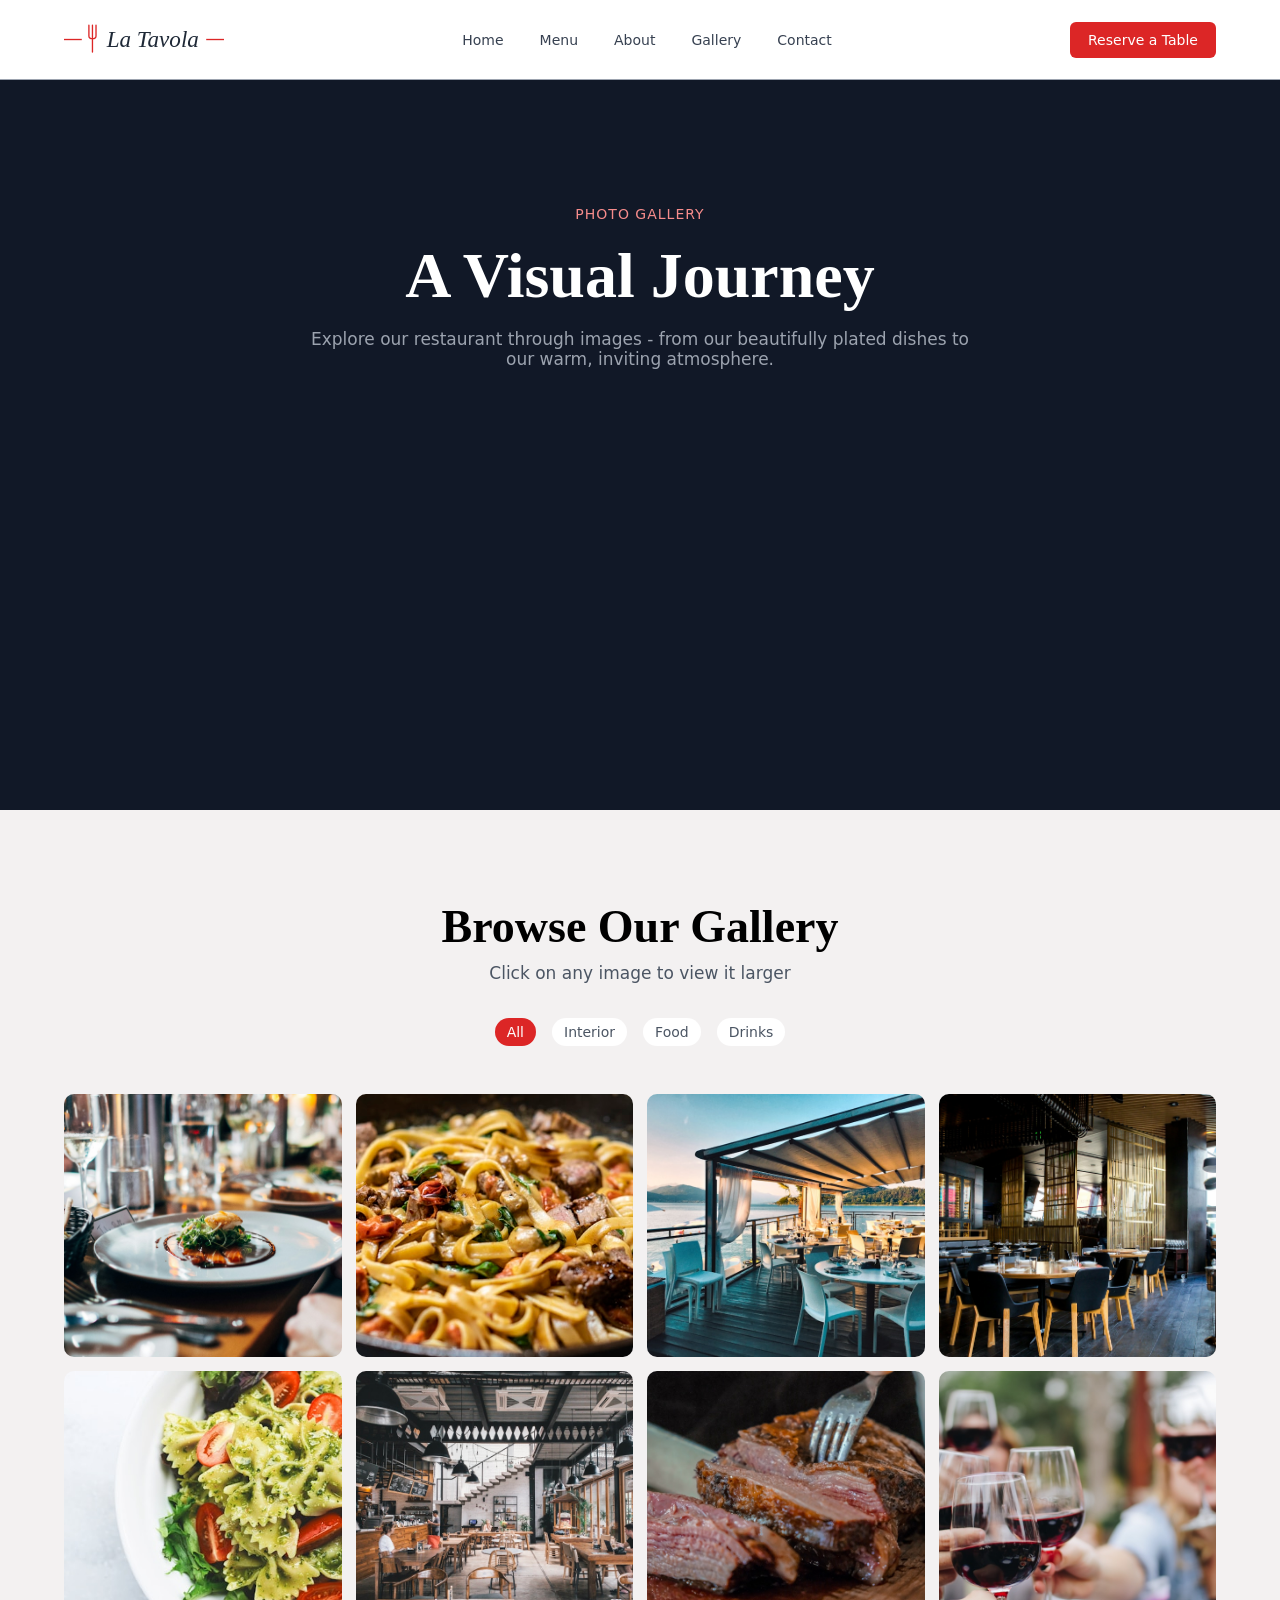
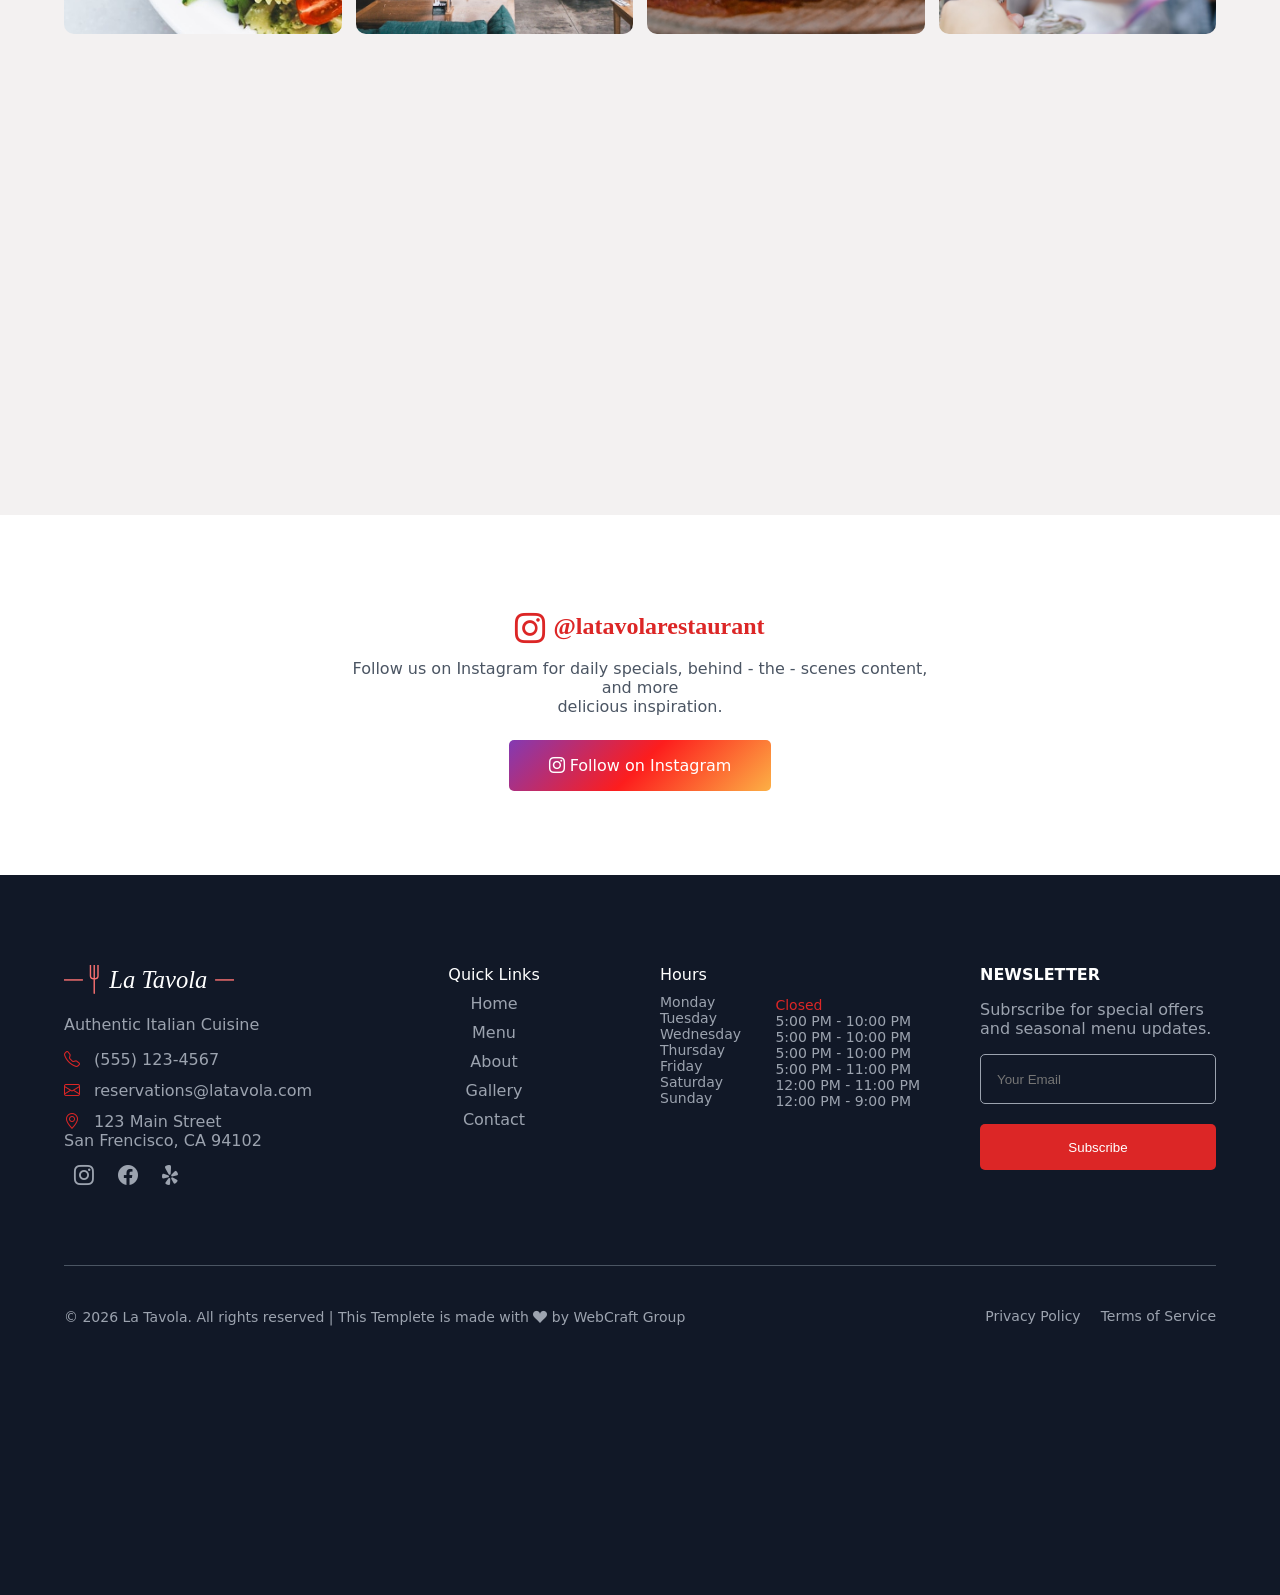
==== commit 1ec688c3: "this commit will update the website" ====
--- a/gallery.html
+++ b/gallery.html
@@ -21,9 +21,9 @@
                     <ul class="nav-links"> 
                         <li><a href="index.html">Home</a></li>
                         <li><a href="menu.html">Menu</a></li>
-                        <li><a href="#">About</a></li>
+                        <li><a href="about.html">About</a></li>
                         <li><a href="#">Gallery</a></li>
-                        <li><a href="#">Contact</a></li>
+                        <li><a href="contact.html">Contact</a></li>
                     </ul>
                     <a href="">Reserve a Table</a>
                 </div>
@@ -150,7 +150,7 @@
             </section>
             <section class="footer_content">
                 <div>
-                    <p>2026 La Tavola. All rights reserved | This Templete is made with <i class="bi bi-suit-heart-fill"></i> by WebCraft Group</p>
+                    <p>© 2026 La Tavola. All rights reserved | This Templete is made with <i class="bi bi-suit-heart-fill"></i> by WebCraft Group</p>
                 </div>
                 <div>
                     <a href="">Privacy Policy</a>
--- a/assets/css/master.css
+++ b/assets/css/master.css
@@ -172,7 +172,7 @@
             >section{
                 width: 100%;
                 height: 100px;
-                border-top: 1px solid var(--nav-color);
+                border-top: 1px solid var(--footer-text);
                 margin-top: 40px;
                 justify-content: space-between;
                 display: flex;
@@ -188,7 +188,7 @@
                         font-size: 28px;
                     }
                     >p{
-                        color: var(--text-color);
+                        color: var(--footer-text);
                         font-size: 14px;
                         font-weight: 500;
                     }
@@ -243,7 +243,7 @@
             >article{
                 background-color: white;
                 border-radius: 15px;
-                box-shadow: 1px 1px 6px var(--text-color);
+                box-shadow: 0 8px 25px rgba(0, 0, 0, 0.08);
                 overflow: hidden;
                 transition: .4s;
                 &:nth-of-type(1){
@@ -771,17 +771,2566 @@
     }
 }
 /* ____End_Of_Quick_Links____ */
+/* =================================================
+   RESPONSIVE DESIGN + HAMBURGER MENU
+   ================================================= */
+
+
+/* =================================================
+   DEFAULT
+   ================================================= */
+
+/* CHECKBOX ALWAYS HIDDEN */
+#menu {
+    display: none;
+}
+
+/* HAMBURGER HIDDEN ON DESKTOP */
+.hamburger {
+    display: none;
+}
+
+/* MOBILE RESERVE HIDDEN ON DESKTOP */
+.mobile-reserve {
+    display: none;
+}
+
+
+
+/* _____Home_Responsive_Design____ */
+/* =================================================
+   TABLET
+   ================================================= */
+
+@media (max-width: 1024px) {
+
+    /* ---------- NAVBAR ---------- */
+
+    #Head_Hero > figure > nav > div {
+        width: 92%;
+        margin-left: 4%;
+    }
+
+    #Head_Hero > figure > nav > div > ul {
+        gap: 0;
+    }
+
+    #Head_Hero > figure > nav > div > ul > li > a {
+        padding: 10px 10px;
+        font-size: 13px;
+    }
+
+    #Head_Hero > figure > nav > div > a {
+        padding: 9px 13px;
+        font-size: 13px;
+    }
+
+
+    /* ---------- HERO ---------- */
+
+    #Head_Hero {
+        min-height: 90vh;
+    }
+
+    #Head_Hero > figure > figure {
+        height: 90vh;
+    }
+
+    #Head_Hero > figure > figure .details {
+        width: 90%;
+        margin: 18% 5%;
+    }
+
+    #Head_Hero > figure > figure .details > h1 {
+        font-size: 60px;
+    }
+
+    #Head_Hero > figure > figure .details > p {
+        font-size: 18px;
+    }
+
+
+    /* ---------- OUR STORY ---------- */
+
+    #Our_Story > div {
+        width: 90%;
+        height: auto;
+        margin: 8% 5%;
+        gap: 40px;
+    }
+
+    #Our_Story > div > article > h2 {
+        font-size: 40px;
+    }
+
+
+    /* ---------- MENU ---------- */
+
+    #Our_Menu > div {
+        width: 90%;
+        margin: 8% 5%;
+    }
+
+    #Our_Menu > div .menu {
+        grid-template-columns: repeat(2, 1fr);
+        height: auto;
+    }
+
+    #Our_Menu > div .menu > article {
+        grid-area: auto !important;
+        min-height: 450px;
+    }
+
+
+    /* ---------- REVIEWS ---------- */
+
+    #People_Idea > div {
+        width: 90%;
+        margin-left: 5%;
+    }
+
+    #People_Idea > div .messseges {
+        height: auto;
+        grid-template-columns: repeat(2, 1fr);
+    }
+
+    #People_Idea > div .messseges > article:nth-of-type(3) {
+        grid-column: 1 / 3;
+    }
+
+
+    /* ---------- CONTACT ---------- */
+
+    #Contact_Us > div {
+        width: 90%;
+        margin: 6% 5%;
+    }
+
+    #Contact_Us > div .form {
+        padding: 25px;
+    }
+
+    #Contact_Us > div .form > form > input {
+        width: 46%;
+    }
+
+
+    /* ---------- GALLERY ---------- */
+
+    #Gallery > div {
+        width: 90%;
+        margin: 8% 5%;
+    }
+
+    #Gallery > div .gallery > div {
+        grid-template-columns: repeat(2, 1fr);
+        height: 500px;
+    }
+
+
+    /* ---------- FOOTER ---------- */
+
+    #Quick_Links > div {
+        width: 90%;
+        margin-left: 5%;
+    }
+
+    #Quick_Links > div .links {
+        height: auto;
+    }
+
+    #Quick_Links > div .links > div {
+        grid-template-columns: repeat(2, 1fr);
+        row-gap: 50px;
+        height: auto;
+    }
+}
+
+
+/* =================================================
+   MOBILE
+   ================================================= */
+
+@media (max-width: 768px) {
+
+    /* =================================================
+       NAVBAR
+       ================================================= */
+
+    #Head_Hero > figure > nav {
+        height: 70px;
+    }
+
+    #Head_Hero > figure > nav > div {
+        width: 90%;
+        margin-left: 5%;
+        position: relative;
+    }
+
+
+    /* ---------- LOGO ---------- */
+
+    #Head_Hero > figure > nav > div > figure {
+        width: 130px;
+        height: 35px;
+    }
+
+    #Head_Hero > figure > nav > div > figure > img {
+        height: 35px;
+    }
+
+
+    /* =================================================
+       HAMBURGER
+       ================================================= */
+
+    /* CHECKBOX IS ALWAYS HIDDEN */
+    #menu {
+        display: none;
+    }
+
+    /* HAMBURGER IS ONLY VISIBLE ON MOBILE */
+    .hamburger {
+        display: block;
+
+        color: var(--nav-color);
+
+        font-size: 30px;
+        line-height: 1;
+
+        cursor: pointer;
+
+        margin-left: auto;
+        margin-right: 15px;
+
+        user-select: none;
+    }
+
+
+    /* =================================================
+       MOBILE NAV MENU
+       ================================================= */
+
+    #Head_Hero > figure > nav > div > .nav-links {
+        display: none;
+
+        position: absolute;
+
+        top: 58px;
+        left: 0;
+
+        width: 100%;
+
+        padding: 15px 0;
+
+        background-color: white;
+
+        flex-direction: column;
+
+        gap: 0;
+
+        box-shadow: 0 5px 15px rgba(0, 0, 0, 0.12);
+
+        z-index: 1000;
+    }
+
+
+    /* SHOW MENU WHEN CHECKBOX IS CHECKED */
+
+    #menu:checked ~ .nav-links {
+        display: flex;
+    }
+
+
+    /* =================================================
+       MOBILE NAV LINKS
+       ================================================= */
+
+    #Head_Hero > figure > nav > div > .nav-links > li {
+        width: 100%;
+    }
+
+    #Head_Hero > figure > nav > div > .nav-links > li > a {
+        display: block;
+
+        width: 100%;
+
+        padding: 15px 20px;
+
+        font-size: 15px;
+    }
+
+
+    /* =================================================
+       RESERVE A TABLE INSIDE HAMBURGER
+       ================================================= */
+
+    #Head_Hero > figure > nav > div > .nav-links > .mobile-reserve {
+        display: block;
+
+        width: 100%;
+    }
+
+    #Head_Hero > figure > nav > div > .nav-links > .mobile-reserve > a {
+        display: block;
+
+        width: 90%;
+
+        margin: 10px auto 5px;
+
+        padding: 13px 20px;
+
+        background-color: #c9a227;
+
+        color: white;
+
+        text-align: center;
+
+        border-radius: 4px;
+    }
+
+
+    /* =================================================
+       ORIGINAL RESERVE BUTTON
+       HIDDEN ON MOBILE
+       ================================================= */
+
+    #Head_Hero > figure > nav > div > a {
+        display: none;
+    }
+
+
+    /* =================================================
+       HERO
+       ================================================= */
+
+    #Head_Hero {
+        min-height: 80vh;
+    }
+
+    #Head_Hero > figure > figure {
+        height: 80vh;
+        min-height: 600px;
+    }
+
+    #Head_Hero > figure > figure > img {
+        width: 100%;
+        height: 100%;
+    }
+
+    #Head_Hero > figure > figure .details {
+        width: 90%;
+        height: auto;
+
+        margin: 0;
+
+        left: 5%;
+        top: 50%;
+
+        transform: translateY(-50%);
+    }
+
+    #Head_Hero > figure > figure .details > span {
+        font-size: 15px;
+    }
+
+    #Head_Hero > figure > figure .details > h1 {
+        font-size: 42px;
+        line-height: 1.15;
+
+        margin-block: 12px;
+    }
+
+    #Head_Hero > figure > figure .details > p {
+        font-size: 16px;
+        line-height: 1.6;
+    }
+
+    #Head_Hero > figure > figure .details > p br {
+        display: none;
+    }
+
+
+    /* =================================================
+       HERO BUTTONS
+       ================================================= */
+
+    #Head_Hero > figure > figure .details > section {
+        flex-direction: column;
+
+        align-items: center;
+
+        gap: 12px;
+    }
+
+    #Head_Hero > figure > figure .details > section > a {
+        width: 220px;
+
+        text-align: center;
+
+        margin: 0;
+
+        padding: 13px 20px;
+    }
+
+
+    /* =================================================
+       OUR STORY
+       ================================================= */
+
+    #Our_Story {
+        min-height: auto;
+
+        padding: 70px 0;
+    }
+
+    #Our_Story > div {
+        width: 90%;
+
+        margin: 0 5%;
+
+        display: flex;
+
+        flex-direction: column;
+
+        height: auto;
+
+        gap: 50px;
+    }
+
+    #Our_Story > div > figure {
+        width: 100%;
+        height: 350px;
+    }
+
+    #Our_Story > div > article {
+        width: 100%;
+        height: auto;
+    }
+
+    #Our_Story > div > article > h2 {
+        font-size: 38px;
+        line-height: 1.2;
+    }
+
+    #Our_Story > div > article > h2 br {
+        display: none;
+    }
+
+    #Our_Story > div > article > p {
+        font-size: 16px;
+        line-height: 1.7;
+    }
+
+    #Our_Story > div > article > section {
+        height: auto;
+
+        margin-top: 30px;
+
+        padding-top: 20px;
+    }
+
+    #Our_Story > div > article > section > div {
+        width: 30%;
+
+        margin-top: 20px;
+    }
+
+
+    /* =================================================
+       OUR MENU
+       ================================================= */
+
+    #Our_Menu {
+        min-height: auto;
+
+        padding: 70px 0;
+    }
+
+    #Our_Menu > div {
+        width: 90%;
+
+        margin: 0 5%;
+    }
+
+    #Our_Menu > div .data {
+        height: auto;
+
+        margin-bottom: 40px;
+    }
+
+    #Our_Menu > div .data > h2 {
+        font-size: 40px;
+    }
+
+    #Our_Menu > div .data > p {
+        font-size: 16px;
+
+        line-height: 1.6;
+    }
+
+    #Our_Menu > div .data > p br {
+        display: none;
+    }
+
+
+    /* ---------- MENU CARDS ---------- */
+
+    #Our_Menu > div .menu {
+        display: grid;
+
+        grid-template-columns: 1fr;
+
+        height: auto;
+
+        gap: 25px;
+
+        margin-top: 20px;
+    }
+
+    #Our_Menu > div .menu > article {
+        grid-area: auto !important;
+
+        min-height: auto;
+
+        padding-bottom: 20px;
+    }
+
+    #Our_Menu > div .menu > article > figure {
+        height: 260px;
+    }
+
+    #Our_Menu > div .menu > article > div {
+        padding: 18px;
+    }
+
+    #Our_Menu > div .menu > article > p {
+        line-height: 1.5;
+    }
+
+    #Our_Menu > div .view_menu {
+        margin-top: 40px;
+    }
+
+
+    /* =================================================
+       REVIEWS
+       ================================================= */
+
+    #People_Idea {
+        min-height: auto;
+
+        padding: 70px 0;
+    }
+
+    #People_Idea > div {
+        width: 90%;
+
+        margin-left: 5%;
+    }
+
+    #People_Idea > div .content {
+        height: auto;
+
+        margin-bottom: 40px;
+    }
+
+    #People_Idea > div .content > p {
+        margin-top: 0;
+    }
+
+    #People_Idea > div .content > h2 {
+        font-size: 38px;
+    }
+
+    #People_Idea > div .messseges {
+        display: grid;
+
+        grid-template-columns: 1fr;
+
+        height: auto;
+
+        gap: 20px;
+
+        margin-top: 0;
+    }
+
+    #People_Idea > div .messseges > article:nth-of-type(3) {
+        grid-column: auto;
+    }
+
+
+    /* =================================================
+       CONTACT
+       ================================================= */
+
+    #Contact_Us {
+        min-height: auto;
+
+        position: relative;
+    }
+
+    #Contact_Us > img {
+        width: 100%;
+
+        height: 1100px;
+    }
+
+    #Contact_Us > div {
+        width: 90%;
+
+        height: auto;
+
+        margin: 0 5%;
+
+        top: 60px;
+
+        display: flex;
+
+        flex-direction: column;
+
+        gap: 40px;
+    }
+
+    #Contact_Us > div .data {
+        width: 100%;
+
+        height: auto;
+
+        margin-top: 0;
+    }
+
+    #Contact_Us > div .data > h2 {
+        font-size: 40px;
+    }
+
+    #Contact_Us > div .form {
+        width: 100%;
+
+        height: auto;
+
+        padding: 25px;
+    }
+
+    #Contact_Us > div .form > form {
+        width: 100%;
+    }
+
+    #Contact_Us > div .form > form > input {
+        width: 100%;
+
+        margin: 10px 0;
+    }
+
+    #Contact_Us > div .form > form > textarea {
+        width: 100%;
+
+        margin: 10px 0;
+    }
+
+    #Contact_Us > div .form > form > button {
+        width: 100%;
+
+        margin: 10px 0;
+    }
+
+
+    /* =================================================
+       GALLERY
+       ================================================= */
+
+    #Gallery {
+        min-height: auto;
+
+        padding: 70px 0;
+    }
+
+    #Gallery > div {
+        width: 90%;
+
+        margin: 0 5%;
+    }
+
+    #Gallery > div .more_details {
+        height: auto;
+
+        margin-bottom: 30px;
+    }
+
+    #Gallery > div .more_details > h2 {
+        font-size: 38px;
+    }
+
+    #Gallery > div .gallery > div {
+        grid-template-columns: 1fr 1fr;
+
+        grid-template-rows: repeat(2, 180px);
+
+        height: auto;
+
+        gap: 12px;
+    }
+
+
+    /* =================================================
+       FOOTER
+       ================================================= */
+
+    #Quick_Links {
+        min-height: auto;
+
+        padding: 60px 0 30px;
+    }
+
+    #Quick_Links > div {
+        width: 90%;
+
+        margin-left: 5%;
+    }
+
+    #Quick_Links > div .links {
+        height: auto;
+
+        margin-top: 0;
+    }
+
+    #Quick_Links > div .links > div {
+        grid-template-columns: 1fr;
+
+        gap: 45px;
+    }
+
+    #Quick_Links > div .links > div > section {
+        width: 100% !important;
+    }
+
+    #Quick_Links > div .links > div > section:nth-of-type(2) > ul {
+        text-align: left;
+    }
+
+    #Quick_Links > div .links > div > section:nth-of-type(3) {
+        margin-right: 0;
+    }
+
+    #Quick_Links > div .links > div > section:nth-of-type(4) > form > input,
+    #Quick_Links > div .links > div > section:nth-of-type(4) > form > button {
+        width: 100%;
+    }
+
+
+    /* =================================================
+       FOOTER BOTTOM
+       ================================================= */
+
+    #Quick_Links > div .footer_content {
+        height: auto;
+
+        margin-top: 50px;
+
+        padding-top: 20px;
+
+        display: flex;
+
+        flex-direction: column;
+
+        align-items: flex-start;
+
+        gap: 15px;
+    }
+
+    #Quick_Links > div .footer_content > div > p {
+        line-height: 1.6;
+    }
+}
+
+
+/* =================================================
+   SMALL MOBILE
+   ================================================= */
+
+@media (max-width: 480px) {
+
+
+    /* ---------- NAVBAR ---------- */
+
+    #Head_Hero > figure > nav > div > figure {
+        width: 115px;
+    }
+
+    .hamburger {
+        font-size: 27px;
+
+        margin-right: 5px;
+    }
+
+
+    /* ---------- HERO ---------- */
+
+    #Head_Hero > figure > figure .details > h1 {
+        font-size: 34px;
+    }
+
+    #Head_Hero > figure > figure .details > p {
+        font-size: 14px;
+    }
+
+    #Head_Hero > figure > figure .details > section > a {
+        width: 200px;
+
+        font-size: 14px;
+    }
+
+
+    /* ---------- STORY ---------- */
+
+    #Our_Story > div > figure {
+        height: 280px;
+    }
+
+    #Our_Story > div > article > h2 {
+        font-size: 32px;
+    }
+
+    #Our_Story > div > article > section > div > span {
+        font-size: 22px;
+    }
+
+    #Our_Story > div > article > section > div > p {
+        font-size: 11px;
+    }
+
+
+    /* ---------- MENU ---------- */
+
+    #Our_Menu > div .data > h2 {
+        font-size: 34px;
+    }
+
+
+    /* ---------- REVIEWS ---------- */
+
+    #People_Idea > div .content > h2 {
+        font-size: 32px;
+    }
+
+
+    /* ---------- CONTACT ---------- */
+
+    #Contact_Us > img {
+        height: 1150px;
+    }
+
+    #Contact_Us > div .data > h2 {
+        font-size: 34px;
+    }
+
+
+    /* ---------- GALLERY ---------- */
+
+    #Gallery > div .more_details > h2 {
+        font-size: 32px;
+    }
+
+    #Gallery > div .gallery > div {
+        grid-template-columns: 1fr;
+
+        grid-template-rows: repeat(4, 200px);
+
+        height: auto;
+    }
+}
 /* ____Home_Page_Ends_In_This_Line____ */
 
 
 
+
+
+
+
+
+
+
 /* ____Menu_Page_Starts_From_Here____ */
+/* =========================================================
+   MENU HERO
+========================================================= */
+
 #Menu_Hero{
     width: 100%;
     min-height: 100vh;
+
     >section{
         width: 100%;
-        height: 100vh;        
+        height: 100vh;
+
+        >nav{
+            width: 100%;
+            height: 80px;
+
+            border-bottom: 1px solid var(--footer-text);
+
+            position: fixed;
+            top: 0;
+            left: 0;
+
+            background-color: white;
+
+            z-index: 100;
+
+            >div{
+                width: 90%;
+                height: 100%;
+
+                margin-left: 5%;
+
+                display: flex;
+                justify-content: space-between;
+                align-items: center;
+
+                >figure{
+                    width: 160px;
+                    height: 40px;
+
+                    >img{
+                        width: 100%;
+                        height: 40px;
+                    }
+                }
+
+                >ul{
+                    display: flex;
+                    gap: 4px;
+
+                    >li{
+
+                        >a{
+                            padding: 12px 16px;
+
+                            font-family: var(--inter);
+                            font-size: 14px;
+
+                            color: var(--nav-color);
+
+                            font-weight: 500;
+
+                            transition: .3s;
+                        }
+
+                        &:hover>a{
+                            color: var(--contact-bg);
+                        }
+                    }
+                }
+
+                >a{
+                    padding: 10px 18px;
+
+                    background-color: var(--link-bg);
+
+                    font-family: var(--inter);
+
+                    color: white;
+
+                    font-weight: 500;
+                    font-size: 14px;
+
+                    border-radius: 6px;
+
+                    transition: .4s;
+
+                    &:hover{
+                        background-color: var(--contact-bg);
+                    }
+                }
+            }
+        }
+
+
+        /* HERO CONTENT */
+
+        >.menu_hero_content{
+            display: flex;
+
+            width: 100%;
+            height: 580px;
+
+            background-color: var(--footer-bg);
+
+            >section{
+                width: 60%;
+                height: 200px;
+
+                margin: 16% 20%;
+
+                text-align: center;
+
+                >span,
+                >p{
+                    font-family: var(--inter);
+                }
+
+                >span{
+                    color: var(--text-red);
+
+                    font-size: 14px;
+                    font-weight: 500;
+
+                    letter-spacing: 1px;
+                }
+
+                >h1{
+                    font-size: 60px;
+
+                    margin-block: 1rem;
+
+                    color: white;
+                }
+
+                >p{
+                    color: var(--footer-text);
+
+                    font-weight: 500;
+
+                    font-size: 17px;
+                }
+            }
+        }
+
+
+        /* SECOND LINKS */
+
+        .second_links{
+            width: 100%;
+            height: 54px;
+
+            border-bottom: 1px solid var(--text-color);
+
+            background-color: white;
+
+            align-items: center;
+
+            >div{
+                display: flex;
+                align-items: center;
+
+                width: 400px;
+                height: 50px;
+
+                margin-left: 5%;
+
+                gap: 4px;
+
+                >a{
+                    padding: 6px 8px;
+
+                    color: var(--text-color);
+
+                    font-family: var(--inter);
+
+                    font-weight: 600;
+                    font-size: 14px;
+
+                    transition: .3s;
+
+                    &:hover{
+                        color: var(--link-bg);
+                    }
+                }
+            }
+        }
+    }
+}
+
+
+/* =========================================================
+   COMMON FOOD SECTIONS
+========================================================= */
+
+#Antipasti_Foods,
+#Primi_Foods,
+#Secondi_Foods,
+#Dolci_Foods{
+
+    width: 100%;
+
+    min-height: 87vh;
+
+    >div{
+        width: 90%;
+
+        min-height: 87vh;
+
+        margin-left: 5%;
+
+        border-bottom: 1px solid var(--border);
+
+        >.food_heading{
+            width: 100%;
+            height: 120px;
+
+            >h2{
+                margin-top: 30px;
+
+                font-size: 26px;
+
+                font-family: var(--playfair);
+            }
+
+            >p{
+                color: var(--text-color);
+
+                font-family: var(--inter);
+
+                font-size: 15px;
+
+                font-weight: 500;
+
+                margin-top: 6px;
+            }
+        }
+
+
+        /* FOOD GRID */
+
+        .foods{
+
+            width: 100%;
+
+            min-height: 370px;
+
+            display: grid;
+
+            grid-template-columns:
+                repeat(2, minmax(0, 1fr));
+
+            grid-template-rows:
+                repeat(2, minmax(0, 1fr));
+
+            gap: 20px;
+
+            position: relative;
+
+
+            >div{
+
+                min-width: 0;
+
+                box-sizing: border-box;
+
+                border-radius: 10px;
+
+                border: 1px solid var(--border);
+
+                padding: 34px;
+
+                transition: .3s;
+
+                position: relative;
+
+
+                >section{
+
+                    display: flex;
+
+                    justify-content: space-between;
+
+                    gap: 15px;
+
+
+                    >h3{
+
+                        min-width: 0;
+
+                        font-size: 22px;
+
+                        font-family: var(--playfair);
+
+                        font-weight: normal;
+                    }
+
+
+                    >span{
+
+                        flex-shrink: 0;
+
+                        color: var(--contact-bg);
+
+                        font-size: 22px;
+
+                        font-weight: bold;
+                    }
+                }
+
+
+                >p,
+                >span{
+
+                    font-family: var(--inter);
+                }
+
+
+                >p{
+
+                    color: var(--text-color);
+
+                    font-weight: 500;
+
+                    margin-block: 10px;
+
+                    font-size: 15px;
+
+                    line-height: 1.6;
+                }
+
+
+                >span{
+
+                    background-color: rgb(186, 248, 186);
+
+                    padding: 2px 8px;
+
+                    font-size: 12px;
+
+                    border-radius: 100px;
+
+                    color: rgb(20, 85, 20);
+
+                    font-weight: 500;
+                }
+
+
+                &:hover{
+
+                    border: 1px solid var(--text-red);
+                }
+            }
+
+
+            /* CHEF'S PICK */
+
+            >.chef_pick{
+
+                position: absolute;
+
+                top: 0;
+
+                right: 65px;
+
+                left: auto;
+
+                padding: 0;
+
+                border: none;
+
+                min-width: auto;
+
+                width: auto;
+
+                height: auto;
+
+                z-index: 5;
+
+
+                >span{
+
+                    font-family: var(--inter);
+
+                    font-size: 12px;
+
+                    color: white;
+
+                    background-color: var(--link-bg);
+
+                    padding: 2px 8px;
+
+                    border-radius: 100px;
+
+                    font-weight: 500;
+                }
+            }
+        }
+    }
+}
+
+
+/* =========================================================
+   PRIMI EXTRA TAGS
+========================================================= */
+
+#Primi_Foods{
+
+    .foods{
+
+        >div{
+
+            >div{
+
+                display: flex;
+
+                align-items: center;
+
+                gap: 10px;
+
+                flex-wrap: wrap;
+
+                >span{
+
+                    padding: 2px 8px;
+
+                    font-size: 12px;
+
+                    border-radius: 100px;
+
+                    font-weight: 500;
+
+                    &:nth-of-type(1){
+
+                        background-color: rgb(186, 248, 186);
+
+                        color: rgb(20, 85, 20);
+                    }
+
+                    &:nth-of-type(2){
+
+                        background-color: rgb(243, 216, 166);
+
+                        color: rgb(180, 124, 19);
+                    }
+                }
+            }
+        }
+    }
+}
+
+
+/* =========================================================
+   SECONDI
+========================================================= */
+
+#Secondi_Foods{
+
+    .foods{
+
+        >div{
+
+            >span{
+
+                background-color: rgb(243, 216, 166);
+
+                color: rgb(180, 124, 19);
+            }
+        }
+    }
+}
+
+
+/* =========================================================
+   DOLCI
+========================================================= */
+
+#Dolci_Foods{
+
+    .foods{
+
+        >div{
+
+            >span{
+
+                background-color: rgb(243, 216, 166);
+
+                color: rgb(180, 124, 19);
+            }
+        }
+    }
+}
+
+
+/* =========================================================
+   INFORMATION
+========================================================= */
+
+#Information{
+
+    width: 100%;
+
+    min-height: 40vh;
+
+    background-color: var(--background-color);
+
+    display: flex;
+
+    justify-content: center;
+
+    align-items: center;
+
+
+    >div{
+
+        width: 90%;
+
+        min-height: 24vh;
+
+        background-color: white;
+
+        border-radius: 10px;
+
+        border: 1px solid var(--border);
+
+        padding: 30px;
+
+        box-sizing: border-box;
+
+
+        >h3,
+        >p{
+
+            font-weight: 500;
+        }
+
+
+        >h3{
+
+            font-family: var(--playfair);
+
+            font-size: 20px;
+
+            margin-bottom: 10px;
+        }
+
+
+        >p{
+
+            color: var(--text-color);
+
+            font-family: var(--inter);
+
+            font-size: 15px;
+
+            line-height: 1.6;
+        }
+
+
+        >section{
+
+            display: flex;
+
+            margin-top: 20px;
+
+            gap: 20px;
+
+            flex-wrap: wrap;
+
+
+            .icon_1{
+
+                >i{
+
+                    padding: 6px;
+
+                    border-radius: 50px;
+
+                    background-color: rgb(186, 248, 186);
+
+                    color: rgb(20, 85, 20);
+                }
+
+                >span{
+
+                    color: var(--text-color);
+
+                    font-family: var(--inter);
+
+                    font-size: 14px;
+
+                    font-weight: 500;
+                }
+            }
+
+
+            .icon_2{
+
+                >i{
+
+                    padding: 6px;
+
+                    border-radius: 50px;
+
+                    background-color: rgb(243, 216, 166);
+
+                    color: rgb(180, 124, 19);
+                }
+
+                >span{
+
+                    color: var(--text-color);
+
+                    font-family: var(--inter);
+
+                    font-size: 14px;
+
+                    font-weight: 500;
+                }
+            }
+
+
+            .icon_3{
+
+                >i{
+
+                    padding: 6px;
+
+                    border-radius: 50px;
+
+                    background-color: var(--background-color);
+
+                    color: var(--footer-bg);
+                }
+
+                >span{
+
+                    color: var(--text-color);
+
+                    font-family: var(--inter);
+
+                    font-size: 14px;
+
+                    font-weight: 500;
+                }
+            }
+        }
+    }
+}
+
+
+/* =========================================================
+   FOOTER
+========================================================= */
+
+#Quick_Links{
+
+    width: 100%;
+
+    min-height: 80vh;
+
+    background-color: var(--footer-bg);
+
+    display: flex;
+
+
+    >div{
+
+        width: 90%;
+
+        margin-left: 5%;
+
+
+        .links{
+
+            width: 100%;
+
+            height: 300px;
+
+            margin-top: 90px;
+
+
+            >div{
+
+                height: 100%;
+
+                display: grid;
+
+                grid-template-columns:
+                    repeat(4, minmax(0, 1fr));
+
+                grid-template-rows: 1fr;
+
+                gap: 30px;
+
+
+                >section{
+
+                    min-width: 0;
+
+
+                    &:nth-of-type(1){
+
+                        width: 300px;
+
+
+                        >img{
+
+                            width: 170px;
+
+                            height: 30px;
+                        }
+
+
+                        >p{
+
+                            color: var(--footer-text);
+
+                            font-family: var(--inter);
+
+                            margin-block: 16px;
+                        }
+
+
+                        >section{
+
+                            >div{
+
+                                margin-block: 12px;
+
+
+                                >i{
+
+                                    color: var(--link-bg);
+
+                                    margin-right: 10px;
+                                }
+
+
+                                >a{
+
+                                    color: var(--footer-text);
+
+                                    font-family: var(--inter);
+
+                                    transition: .3s;
+
+
+                                    &:hover{
+
+                                        color: var(--lighter);
+                                    }
+                                }
+
+
+                                >span{
+
+                                    color: var(--footer-text);
+
+                                    font-family: var(--inter);
+                                }
+                            }
+                        }
+
+
+                        >div{
+
+                            margin-block: 14px;
+
+
+                            >i{
+
+                                color: var(--footer-text);
+
+                                padding: 10px;
+
+                                font-size: 20px;
+
+                                transition: .3s;
+
+                                cursor: pointer;
+
+
+                                &:hover{
+
+                                    color: var(--lighter);
+                                }
+                            }
+                        }
+                    }
+
+
+                    &:nth-of-type(2){
+
+                        width: 200px;
+
+
+                        >ul{
+
+                            display: block;
+
+                            text-align: center;
+
+
+                            >li{
+
+                                margin-bottom: 10px;
+
+                                color: white;
+
+                                font-family: var(--inter);
+
+                                font-weight: 500;
+
+
+                                >a{
+
+                                    color: var(--footer-text);
+
+                                    padding: 4px 10px;
+
+                                    transition: .4s;
+
+                                    font-weight: normal;
+                                }
+
+
+                                &:hover>a{
+
+                                    border-bottom:
+                                        1px solid var(--last-text);
+
+                                    color: var(--lighter);
+                                }
+                            }
+                        }
+                    }
+
+
+                    &:nth-of-type(3){
+
+                        width: 260px;
+
+                        display: flex;
+
+                        justify-content: space-between;
+
+                        margin-right: 30px;
+
+
+                        >ul{
+
+                            display: block;
+
+
+                            >li{
+
+                                &:nth-of-type(1){
+
+                                    color: white;
+
+                                    font-weight: 500;
+
+                                    margin-bottom: 10px;
+
+                                    font-size: 16px;
+                                }
+
+                                font-family: var(--inter);
+
+                                color: var(--footer-text);
+
+                                font-size: 14px;
+                            }
+
+
+                            &:nth-of-type(2){
+
+                                margin-top: 32px;
+
+
+                                >li{
+
+                                    &:nth-of-type(1){
+
+                                        color: var(--link-bg);
+
+                                        margin-bottom: 0;
+
+                                        font-size: 14px;
+                                    }
+                                }
+                            }
+                        }
+                    }
+
+
+                    &:nth-of-type(4){
+
+                        display: block;
+
+
+                        >h4,
+                        >p{
+
+                            font-family: var(--inter);
+                        }
+
+
+                        >h4{
+
+                            color: white;
+                        }
+
+
+                        >p{
+
+                            margin-block: 1rem;
+
+                            color: var(--footer-text);
+                        }
+
+
+                        >form{
+
+                            display: block;
+
+
+                            >input{
+
+                                width: 250px;
+
+                                max-width: 100%;
+
+                                height: 50px;
+
+                                padding: 1rem;
+
+                                box-sizing: border-box;
+
+                                border-radius: 5px;
+
+                                border:
+                                    1px solid var(--footer-text);
+
+                                background-color: transparent;
+
+                                color: var(--footer-text);
+                            }
+
+
+                            >button{
+
+                                width: 250px;
+
+                                max-width: 100%;
+
+                                height: 46px;
+
+                                margin-top: 20px;
+
+                                background-color: var(--link-bg);
+
+                                border: none;
+
+                                border-radius: 5px;
+
+                                color: white;
+
+                                cursor: pointer;
+
+                                transition: .3s;
+
+
+                                &:hover{
+
+                                    background-color:
+                                        var(--contact-bg);
+                                }
+                            }
+                        }
+                    }
+                }
+            }
+        }
+
+
+        .footer_content{
+
+            width: 100%;
+
+            min-height: 60px;
+
+            border-top:
+                1px solid var(--text-color);
+
+            display: flex;
+
+            justify-content: space-between;
+
+            align-items: center;
+
+
+            >div{
+
+                >p,
+                >a{
+
+                    color: var(--footer-text);
+
+                    font-family: var(--inter);
+
+                    font-size: 14px;
+                }
+
+                >a{
+
+                    transition: .3s;
+
+
+                    &:nth-of-type(1){
+
+                        margin-right: 1rem;
+                    }
+
+
+                    &:hover{
+
+                        color: var(--lighter);
+                    }
+                }
+            }
+        }
+    }
+}
+/* ____End_Of_Quick_Links____ */
+/* _____Menu_Responsive_Design____ */
+/* =========================================================
+   DESKTOP HAMBURGER
+========================================================= */
+
+#Menu_Hero #menu,
+#Menu_Hero .hamburger{
+
+    display: none;
+}
+
+/* =========================================================
+   TABLET
+========================================================= */
+
+@media (max-width: 1000px){
+
+    #Menu_Hero > section > nav > div{
+
+        width: 92%;
+
+        margin-left: 4%;
+    }
+
+
+    #Menu_Hero > section > nav > div > ul > li > a{
+
+        padding: 10px 8px;
+
+        font-size: 13px;
+    }
+
+
+    #Menu_Hero > section > nav > div > a{
+
+        padding: 9px 12px;
+
+        font-size: 13px;
+    }
+
+
+    #Menu_Hero > section > .menu_hero_content{
+
+        height: 530px;
+    }
+
+
+    #Menu_Hero > section > .menu_hero_content > section{
+
+        width: 80%;
+
+        margin: 20% 10%;
+    }
+
+
+    #Menu_Hero > section > .menu_hero_content > section > h1{
+
+        font-size: 50px;
+    }
+
+
+    #Antipasti_Foods > div,
+    #Primi_Foods > div,
+    #Secondi_Foods > div,
+    #Dolci_Foods > div{
+
+        width: 92%;
+
+        margin-left: 4%;
+    }
+
+
+    #Quick_Links > div{
+
+        width: 92%;
+
+        margin-left: 4%;
+    }
+
+
+    #Quick_Links > div .links{
+
+        height: auto;
+    }
+
+
+    #Quick_Links > div .links > div{
+
+        height: auto;
+
+        grid-template-columns:
+            repeat(2, minmax(0, 1fr));
+
+        grid-template-rows: auto;
+
+        row-gap: 50px;
+    }
+
+
+    #Quick_Links > div .links > div > section{
+
+        width: 100% !important;
+
+        margin-right: 0 !important;
+    }
+}
+
+
+/* =========================================================
+   MOBILE
+========================================================= */
+
+@media (max-width: 768px){
+
+    /* NAVBAR */
+
+    #Menu_Hero > section > nav{
+
+        height: 70px;
+    }
+
+
+    #Menu_Hero > section > nav > div{
+
+        width: 90%;
+
+        margin-left: 5%;
+    }
+
+
+    #Menu_Hero > section > nav > div > figure{
+
+        width: 130px;
+    }
+
+
+    #Menu_Hero #menu{
+
+        display: none;
+    }
+
+
+    #Menu_Hero .hamburger{
+
+        display: block;
+
+        font-size: 28px;
+
+        color: var(--nav-color);
+
+        cursor: pointer;
+
+        order: 3;
+    }
+
+
+    #Menu_Hero > section > nav > div > ul{
+
+        display: none;
+
+        position: absolute;
+
+        top: 70px;
+
+        left: 0;
+
+        width: 100%;
+
+        padding: 10px 0;
+
+        background-color: white;
+
+        flex-direction: column;
+    }
+
+
+    #Menu_Hero > section > nav > div > ul > li{
+
+        width: 100%;
+
+        text-align: center;
+    }
+
+
+    #Menu_Hero > section > nav > div > ul > li > a{
+
+        display: block;
+
+        padding: 14px;
+    }
+
+
+    #Menu_Hero #menu:checked ~ .nav-links{
+
+        display: flex;
+    }
+
+
+    #Menu_Hero > section > nav > div > a{
+
+        display: none;
+    }
+
+
+    /* HERO */
+
+    #Menu_Hero > section > .menu_hero_content{
+
+        height: 430px;
+    }
+
+
+    #Menu_Hero > section > .menu_hero_content > section{
+
+        width: 90%;
+
+        height: auto;
+
+        margin: 30% 5%;
+    }
+
+
+    #Menu_Hero > section > .menu_hero_content > section > h1{
+
+        font-size: 40px;
+
+        line-height: 1.2;
+    }
+
+
+    #Menu_Hero > section > .menu_hero_content > section > p{
+
+        font-size: 14px;
+
+        line-height: 1.7;
+    }
+
+
+    #Menu_Hero > section > .menu_hero_content > section > p > br{
+
+        display: none;
+    }
+
+
+    /* SECOND LINKS */
+
+    #Menu_Hero > section > .second_links{
+
+        overflow-x: auto;
+    }
+
+
+    #Menu_Hero > section > .second_links > div{
+
+        width: max-content;
+
+        margin-left: 5%;
+    }
+
+
+    /* FOOD SECTIONS */
+
+    #Antipasti_Foods,
+    #Primi_Foods,
+    #Secondi_Foods,
+    #Dolci_Foods{
+
+        min-height: auto;
+    }
+
+
+    #Antipasti_Foods > div,
+    #Primi_Foods > div,
+    #Secondi_Foods > div,
+    #Dolci_Foods > div{
+
+        width: 90%;
+
+        min-height: auto;
+
+        margin-left: 5%;
+
+        padding-bottom: 40px;
+    }
+
+
+    #Antipasti_Foods > div > .food_heading,
+    #Primi_Foods > div > .food_heading,
+    #Secondi_Foods > div > .food_heading,
+    #Dolci_Foods > div > .food_heading{
+
+        height: 100px;
+    }
+
+
+    /* 
+       در موبایل کارت‌ها یک ستون می‌شوند.
+       این مهم‌ترین قسمت Responsive است.
+    */
+
+    #Antipasti_Foods .foods,
+    #Primi_Foods .foods,
+    #Secondi_Foods .foods,
+    #Dolci_Foods .foods{
+
+        width: 100%;
+
+        min-height: auto;
+
+        display: grid;
+
+        grid-template-columns: 1fr;
+
+        grid-template-rows: auto;
+
+        gap: 15px;
+    }
+
+
+    #Antipasti_Foods .foods > div,
+    #Primi_Foods .foods > div,
+    #Secondi_Foods .foods > div,
+    #Dolci_Foods .foods > div{
+
+        width: 100%;
+
+        min-width: 0;
+
+        min-height: 180px;
+
+        box-sizing: border-box;
+
+        padding: 25px;
+    }
+
+
+    #Antipasti_Foods .foods > div > section,
+    #Primi_Foods .foods > div > section,
+    #Secondi_Foods .foods > div > section,
+    #Dolci_Foods .foods > div > section{
+
+        gap: 15px;
+    }
+
+
+    #Antipasti_Foods .foods > div > section > h3,
+    #Primi_Foods .foods > div > section > h3,
+    #Secondi_Foods .foods > div > section > h3,
+    #Dolci_Foods .foods > div > section > h3{
+
+        font-size: 20px;
+
+        line-height: 1.4;
+    }
+
+
+    #Antipasti_Foods .foods > div > section > span,
+    #Primi_Foods .foods > div > section > span,
+    #Secondi_Foods .foods > div > section > span,
+    #Dolci_Foods .foods > div > section > span{
+
+        font-size: 19px;
+    }
+
+
+    #Antipasti_Foods .foods > div > p,
+    #Primi_Foods .foods > div > p,
+    #Secondi_Foods .foods > div > p,
+    #Dolci_Foods .foods > div > p{
+
+        font-size: 14px;
+
+        line-height: 1.7;
+    }
+
+
+    /*
+       <br> های داخل متن در موبایل
+       باعث بیرون زدن متن نمی‌شوند.
+    */
+
+    #Antipasti_Foods .foods > div > p > br,
+    #Primi_Foods .foods > div > p > br,
+    #Secondi_Foods .foods > div > p > br,
+    #Dolci_Foods .foods > div > p > br{
+
+        display: none;
+    }
+
+
+    /* CHEF'S PICK */
+
+    #Antipasti_Foods .foods > .chef_pick,
+    #Primi_Foods .foods > .chef_pick,
+    #Secondi_Foods .foods > .chef_pick,
+    #Dolci_Foods .foods > .chef_pick{
+
+        position: absolute;
+
+        top: 0;
+
+        right: 10px;
+
+        left: auto;
+
+        width: auto;
+
+        min-width: auto;
+
+        min-height: auto;
+
+        padding: 0;
+
+        border: none;
+    }
+
+
+    /* INFORMATION */
+
+    #Information{
+
+        min-height: auto;
+
+        padding: 40px 0;
+    }
+
+
+    #Information > div{
+
+        width: 90%;
+
+        min-height: auto;
+
+        padding: 25px;
+
+        box-sizing: border-box;
+    }
+
+
+    #Information > div > section{
+
+        flex-direction: column;
+
+        gap: 15px;
+    }
+
+
+    /* FOOTER */
+
+    #Quick_Links{
+
+        min-height: auto;
+    }
+
+
+    #Quick_Links > div{
+
+        width: 90%;
+
+        margin-left: 5%;
+    }
+
+
+    #Quick_Links > div .links{
+
+        height: auto;
+
+        margin-top: 60px;
+    }
+
+
+    #Quick_Links > div .links > div{
+
+        height: auto;
+
+        grid-template-columns: 1fr;
+
+        grid-template-rows: auto;
+
+        gap: 40px;
+    }
+
+
+    #Quick_Links > div .links > div > section{
+
+        width: 100% !important;
+
+        margin-right: 0 !important;
+    }
+
+
+    #Quick_Links > div .footer_content{
+
+        min-height: auto;
+
+        padding: 20px 0;
+
+        flex-direction: column;
+
+        align-items: center;
+
+        justify-content: center;
+
+        gap: 12px;
+
+        text-align: center;
+    }
+
+
+    #Quick_Links > div .footer_content > div{
+
+        max-width: 100%;
+    }
+}
+
+
+/* =========================================================
+   SMALL MOBILE
+========================================================= */
+
+@media (max-width: 480px){
+
+    /* HERO */
+
+    #Menu_Hero > section > .menu_hero_content{
+
+        height: 400px;
+    }
+
+
+    #Menu_Hero > section > .menu_hero_content > section{
+
+        margin-top: 32%;
+    }
+
+
+    #Menu_Hero > section > .menu_hero_content > section > h1{
+
+        font-size: 32px;
+    }
+
+
+    /* FOOD CARDS */
+
+    #Antipasti_Foods > div,
+    #Primi_Foods > div,
+    #Secondi_Foods > div,
+    #Dolci_Foods > div{
+
+        width: 92%;
+
+        margin-left: 4%;
+    }
+
+
+    #Antipasti_Foods .foods > div,
+    #Primi_Foods .foods > div,
+    #Secondi_Foods .foods > div,
+    #Dolci_Foods .foods > div{
+
+        padding: 20px;
+
+        min-height: 170px;
+    }
+
+
+    #Antipasti_Foods .foods > div > section > h3,
+    #Primi_Foods .foods > div > section > h3,
+    #Secondi_Foods .foods > div > section > h3,
+    #Dolci_Foods .foods > div > section > h3{
+
+        font-size: 18px;
+    }
+
+
+    #Antipasti_Foods .foods > div > section > span,
+    #Primi_Foods .foods > div > section > span,
+    #Secondi_Foods .foods > div > section > span,
+    #Dolci_Foods .foods > div > section > span{
+
+        font-size: 17px;
+    }
+
+
+    #Antipasti_Foods .foods > div > p,
+    #Primi_Foods .foods > div > p,
+    #Secondi_Foods .foods > div > p,
+    #Dolci_Foods .foods > div > p{
+
+        font-size: 13px;
+    }
+
+
+    /* INFORMATION */
+
+    #Information > div{
+
+        width: 92%;
+
+        padding: 20px;
+    }
+
+
+    /* FOOTER */
+
+    #Quick_Links > div{
+
+        width: 92%;
+
+        margin-left: 4%;
+    }
+
+
+    #Quick_Links > div .footer_content > div > p{
+
+        line-height: 1.7;
+    }
+}
+/* ____Menu_Page_Ends_In_This_Line____ */
+
+
+
+
+
+
+
+
+
+
+/* _____About_Page_Starts_From_This_Line_____ */
+#About_Head{
+    width: 100%;
+    min-height: 80vh;
+    display: flex;
+    >img{
+        width: 100%;
+        height: 80vh;
+        filter: brightness(50%);
+        position: relative;
+    }
+    >section{
+        width: 100%;
+        height: 80vh;
+        position: absolute;
         >nav{
             width: 100%;
             height: 80px;
@@ -839,524 +3388,301 @@
             }
         }
         >div{
+            width: 70%;
+            height: 200px;
+            margin: 14% auto;
+            text-align: center;
+            >span,p{
+                font-family: var(--inter);
+                font-weight: 500;
+            }
+            >span{
+                color: var(--text-red);
+                font-size: 14px;
+                letter-spacing: 1px;
+            }
+            >h1{
+                color: white;
+                font-size: 60px;
+                margin-block: 14px;
+            }
+            >p{
+                color: var(--lighter);
+                font-size: 18px;
+            }
+        }
+    }
+}
+/* ____End_Of_About_Head____ */
+
+
+#About_Photo{
+    width: 100%;
+    min-height: 110vh;
+    display: flex;
+    >div{
+        width: 90%;
+        height: 460px;
+        margin: 10% 5%;
+        display: flex;
+        justify-content: space-between;
+        >figure{
+            width: 47%;
+            height: 100%;
+            >img{
+                width: 100%;
+                height: 100%;
+                border-radius: 20px;
+                box-shadow: 18px 18px  var(--img-shadow);
+            }
+        }
+        >article{
+            width: 47%;
+            height: 100%;
+            >span,p{
+                font-family: var(--inter);
+            }
+            >span{
+                color: var(--link-bg);  
+                font-size: 16px;   
+                font-weight: 500;
+            }
+            >h2{
+                font-size: 50px;
+                margin-block: 10px;
+            }
+            >p{
+                color: var(--text-color);
+                &:nth-of-type(1){
+                    font-size: 18px;
+                    margin-bottom: 18px;
+                }
+            }
+            >section{
+                width: 100%;
+                height: 100px;
+                border-top: 1px solid var(--footer-text);
+                margin-top: 40px;
+                justify-content: space-between;
+                display: flex;
+                >div{
+                    width: 150px;
+                    height: 100px;
+                    display: block;
+                    text-align: center;
+                    margin-top: 30px;
+                    >span{
+                        color: var(--link-bg);
+                        font-family: var(--playfair);
+                        font-size: 28px;
+                    }
+                    >p{
+                        color: var(--footer-text);
+                        font-size: 14px;
+                        font-weight: 500;
+                    }
+                }
+            }
+        }
+    }
+}
+/* ____End_Of_About_Photo____ */
+
+
+#Our_Core_Values{
+    width: 100%;
+    min-height: 100vh;
+    background-color: var(--background-color);
+    display: flex;
+    >main{
+        width: 90%;
+        height: 440px;
+        margin: 7% auto;
+        .head_content{
+            width: 100%;
+            height: 160px;
+            text-align: center;
+            >span,p{
+                font-family: var(--inter);
+                font-weight: 500;
+            }
+            >span{
+                color: var(--link-bg);
+                font-size: 14px;
+                letter-spacing: 1px;
+            }
+            >h2{
+                font-size: 36px;
+                margin-block: 10px;
+            }
+            >p{
+                color: var(--text-color);
+                font-size: 17px;
+            }
+        }
+        .icon_Card{
+            width: 100%;
+            height: 274px;
+            display: grid;
+            grid-template-columns: repeat(4, 1fr);
+            grid-template-rows: repeat(1, 1fr);
+            gap: 24px;
+            text-align: center;
+            >div{
+                border-radius: 10px;
+                padding: 34px;
+                background-color: white;
+                box-shadow: 0 8px 25px rgba(0, 0, 0, 0.08);
+                >div{
+                    display: block;
+                    margin-block: 16px;
+                    >i{
+                        color: var(--contact-bg);
+                        font-size: 22px;
+                        background-color: var(--img-shadow);
+                        padding: 14px 16px;
+                        border-radius: 50px;
+                    }
+                }
+                >h3{
+                    font-size: 20px;
+                    margin-bottom: 10px;
+                }
+                >p{
+                    color: var(--text-color);
+                    font-family: var(--inter);
+                    font-weight: 500;
+                }
+            }
+        }
+    }
+}
+/* ____End_Of_Our_Core_Values____ */
+
+
+#Our_Cooks{
+    width: 100%;
+    min-height: 150vh;
+    >main{
+        width: 90%;
+        height: 140vh;
+        margin-left: 5%;
+        .cooks_head{
+            width: 100%;
+            height: 250px;
             display: flex;
-            width: 100%;
-            height: 580px;
-            background-color: var(--footer-bg);
-            >section{
-                width: 60%;
-                height: 200px;
-                margin: 16% 20%;
+            justify-content: center;
+            align-items: center;
+            >div{
                 text-align: center;
                 >span,p{
                     font-family: var(--inter);
+                    font-weight: 500;
                 }
                 >span{
-                    color: var(--text-red);
                     font-size: 14px;
-                    font-weight: 500;
                     letter-spacing: 1px;
-                }
-                >h1{
-                    font-size: 60px;
-                    margin-block: 1rem;
-                    color: white;
-                }
-                >p{
-                    color: var(--footer-text);
-                    font-weight: 500;
-                    font-size: 17px;
-                }
-            }
-        }
-        .second_links{
-            width: 100%;
-            height: 54px;
-            border-bottom: 1px solid var(--text-color);
-            background-color: white; 
-            align-items: center;
-            >div{
-                display: flex;
-                align-items: center;
-                width: 400px;
-                height: 50px;
-                margin-left: 5%;
-                gap: 4px;
-                >a{
-                    padding: 6px 8px;
-                    color: var(--text-color);
-                    font-family: var(--inter);
-                    font-weight: 600;
-                    font-size: 14px;
-                    transition: .3s;
-                    &:hover{
-                        color: var(--link-bg);
-                    }
-                }
-            }
-        }
-    }
-}
-/* ____End_Of_Menu_Hero____ */
-
-
-#Antipasti_Foods{
-    width: 100%;
-    min-height: 87vh;
-    >div{
-        width: 90%;
-        height: 87vh;
-        border-bottom: 1px solid var(--border);
-        margin-left: 5%;
-        >section{
-            width: 100%;
-            height: 120px;
-            >h2{
-                margin-top: 30px;
-                font-size: 26px;
-                font-family: var(--playfair);
-            }
-            >p{
-                color: var(--text-color);
-                font-family: var(--inter);
-                font-size: 15px;
-                font-weight: 500;
-                margin-top: 6px;
-            }
-        }
-        .foods{
-            width: 100%;
-            height: 370px;
-            display: grid;
-            grid-template-columns: repeat(2, 1fr);
-            grid-template-rows: repeat(2, 1fr);
-            gap: 20px;
-            >div{
-                border-radius: 10px;
-                border: 1px solid var(--border);
-                padding: 34px;
-                transition: .3s;
-                position: relative;
-                >section{
-                    display: flex;
-                    justify-content: space-between;
-                    >h3{
-                        font-size: 22px;
-                        font-family: var(--playfair);
-                        font-weight: normal;
-                    }
-                    >span{
-                        color: var(--contact-bg);
-                        font-size: 22px;
-                        font-weight: bold;
-                    }
-                }
-                >p,span{
-                    font-family: var(--inter);
+                    color: var(--link-bg);
+                }
+                >h2{
+                    margin-block: 14px;
+                    font-size: 34px;
                 }
                 >p{
                     color: var(--text-color);
-                    font-weight: 500;
-                    margin-block: 10px;
-                    font-size: 15px;
-                }
-                >span{
-                    background-color: rgb(186, 248, 186) ;
-                    padding: 2px 8px;
-                    font-size: 12px;
-                    border-radius: 100px;
-                    color: rgb(20, 85, 20);
-                    font-weight: 500;
-                }
-                &:hover{
-                    border: 1px solid var(--text-red);
-                }
-            }
-            >section{
-                position: absolute;
-                right: 65px;
-                >span{
-                    font-family: var(--inter);
-                    font-size: 12px;
-                    color: white;
-                    background-color: var(--link-bg);
-                    padding: 2px 8px;
-                    border-radius: 100px;
-                    font-weight: 500;
+                    font-size: 17px;
+                }
+            }
+        }
+        .cooks_photo{
+            width: 100%;
+            height: 600px;
+            >div{
+                width: 100%;
+                height: 100%;
+                display: grid;
+                grid-template-columns: repeat(3, 1fr);
+                grid-template-rows: repeat(1, 1fr);
+                gap: 30px;
+                >figure{
+                    background-color: var(--background-color);
+                    border-radius: 10px;
+                    overflow: hidden;
+                    >img{
+                        width: 100%;
+                        height: 70%;
+                    }
+                    >div{
+                        padding: 20px;
+                        >h3{
+                            font-size: 22px;
+                        }
+                        >span,p{
+                            font-family: var(--inter);
+                        }
+                        >span{
+                            color: var(--link-bg);
+                            font-weight: 500;
+                        }
+                        >p{
+                            color: var(--text-color);
+                            margin-top: 10px;
+                        }
+                    }
                 }
             }
         }
     }
 }
-/* ____End_Of_Antipasti_Foods____ */
-
-
-#Primi_Foods{
+/* ____End_Of_Our_Cooks____ */
+
+
+#Welcome_Page{
     width: 100%;
-    min-height: 87vh;
-    >div{
-        width: 90%;
-        height: 87vh;
-        border-bottom: 1px solid var(--border);
-        margin-left: 5%;
-        >section{
-            width: 100%;
-            height: 120px;
-            >h2{
-                margin-top: 30px;
-                font-size: 26px;
-                font-family: var(--playfair);
-            }
-            >p{
-                color: var(--text-color);
-                font-family: var(--inter);
-                font-size: 15px;
-                font-weight: 500;
-                margin-top: 6px;
-            }
-        }
-        .foods{
-            width: 100%;
-            height: 370px;
-            display: grid;
-            grid-template-columns: repeat(2, 1fr);
-            grid-template-rows: repeat(2, 1fr);
-            gap: 20px;
-            >div{
-                border-radius: 10px;
-                border: 1px solid var(--border);
-                padding: 34px;
-                transition: .3s;
-                position: relative;
-                >section{
-                    display: flex;
-                    justify-content: space-between;
-                    >h3{
-                        font-size: 22px;
-                        font-family: var(--playfair);
-                        font-weight: normal;
-                    }
-                    >span{
-                        color: var(--contact-bg);
-                        font-size: 22px;
-                        font-weight: bold;
-                    }
-                }
-                >p,span{
-                    font-family: var(--inter);
-                }
-                >p{
-                    color: var(--text-color);
-                    font-weight: 500;
-                    margin-block: 10px;
-                    font-size: 15px;
-                }
-                >span{
-                    background-color: rgb(186, 248, 186);
-                    padding: 2px 8px;
-                    font-size: 12px;
-                    border-radius: 100px;
-                    color: rgb(20, 85, 20);
-                    font-weight: 500;
-                }
-                >div{
-                    >span{
-                        padding: 2px 8px;
-                        font-size: 12px;
-                        border-radius: 100px;
-                        font-weight: 500;
-                        &:nth-of-type(1){
-                            background-color: rgb(186, 248, 186);
-                            color: rgb(20, 85, 20);
-                        }
-                        &:nth-of-type(2){
-                            background-color: rgb(243, 216, 166);
-                            color: rgb(180, 124, 19);
-                            margin-left: 10px;
-                        }
-                    }
-                }
-                &:hover{
-                    border: 1px solid var(--text-red);
-                }
-            }
-            >section{
-                position: absolute;
-                left: 594px;
-                >span{
-                    font-family: var(--inter);
-                    font-size: 12px;
-                    color: white;
-                    background-color: var(--link-bg);
-                    padding: 2px 8px;
-                    border-radius: 100px;
-                    font-weight: 500;
-                }
-            }
-        }
-    }
-}
-/* ____End_Of_Primi_Foods____ */
-
-
-#Secondi_Foods{
-    width: 100%;
-    min-height: 87vh;
-    >div{
-        width: 90%;
-        height: 87vh;
-        border-bottom: 1px solid var(--border);
-        margin-left: 5%;
-        >section{
-            width: 100%;
-            height: 120px;
-            >h2{
-                margin-top: 30px;
-                font-size: 26px;
-                font-family: var(--playfair);
-            }
-            >p{
-                color: var(--text-color);
-                font-family: var(--inter);
-                font-size: 15px;
-                font-weight: 500;
-                margin-top: 6px;
-            }
-        }
-        .foods{
-            width: 100%;
-            height: 370px;
-            display: grid;
-            grid-template-columns: repeat(2, 1fr);
-            grid-template-rows: repeat(2, 1fr);
-            gap: 20px;
-            >div{
-                border-radius: 10px;
-                border: 1px solid var(--border);
-                padding: 34px;
-                transition: .3s;
-                position: relative;
-                >section{
-                    display: flex;
-                    justify-content: space-between;
-                    >h3{
-                        font-size: 22px;
-                        font-family: var(--playfair);
-                        font-weight: normal;
-                    }
-                    >span{
-                        color: var(--contact-bg);
-                        font-size: 22px;
-                        font-weight: bold;
-                    }
-                }
-                >p,span{
-                    font-family: var(--inter);
-                }
-                >p{
-                    color: var(--text-color);
-                    font-weight: 500;
-                    margin-block: 10px;
-                    font-size: 15px;
-                }
-                >span{
-                    background-color: rgb(243, 216, 166);
-                    color: rgb(180, 124, 19);
-                    padding: 2px 8px;
-                    font-size: 12px;
-                    border-radius: 100px;
-                    font-weight: 500;
-                }
-                &:hover{
-                    border: 1px solid var(--text-red);
-                }
-            }
-            >section{
-                position: absolute;
-                left: 594px;
-                >span{
-                    font-family: var(--inter);
-                    font-size: 12px;
-                    color: white;
-                    background-color: var(--link-bg);
-                    padding: 2px 8px;
-                    border-radius: 100px;
-                    font-weight: 500;
-                }
-            }
-        }
-    }
-}
-/* ____End_Of_Secondi_Foods____ */
-
-
-#Dolci_Foods{
-    width: 100%;
-    min-height: 87vh;
-    >div{
-        width: 90%;
-        height: 87vh;
-        margin-left: 5%;
-        >section{
-            width: 100%;
-            height: 120px;
-            >h2{
-                margin-top: 30px;
-                font-size: 26px;
-                font-family: var(--playfair);
-            }
-            >p{
-                color: var(--text-color);
-                font-family: var(--inter);
-                font-size: 15px;
-                font-weight: 500;
-                margin-top: 6px;
-            }
-        }
-        .foods{
-            width: 100%;
-            height: 370px;
-            display: grid;
-            grid-template-columns: repeat(2, 1fr);
-            grid-template-rows: repeat(2, 1fr);
-            gap: 20px;
-            >div{
-                border-radius: 10px;
-                border: 1px solid var(--border);
-                padding: 34px;
-                transition: .3s;
-                position: relative;
-                >section{
-                    display: flex;
-                    justify-content: space-between;
-                    >h3{
-                        font-size: 22px;
-                        font-family: var(--playfair);
-                        font-weight: normal;
-                    }
-                    >span{
-                        color: var(--contact-bg);
-                        font-size: 22px;
-                        font-weight: bold;
-                    }
-                }
-                >p,span{
-                    font-family: var(--inter);
-                }
-                >p{
-                    color: var(--text-color);
-                    font-weight: 500;
-                    margin-block: 10px;
-                    font-size: 15px;
-                }
-                >span{
-                    background-color: rgb(243, 216, 166);
-                    color: rgb(180, 124, 19);
-                    padding: 2px 8px;
-                    font-size: 12px;
-                    border-radius: 100px;
-                    font-weight: 500;
-                }
-                &:hover{
-                    border: 1px solid var(--text-red);
-                }
-            }
-            >section{
-                position: absolute;
-                left: 594px;
-                >span{
-                    font-family: var(--inter);
-                    font-size: 12px;
-                    color: white;
-                    background-color: var(--link-bg);
-                    padding: 2px 8px;
-                    border-radius: 100px;
-                    font-weight: 500;
-                }
-            }
-        }
-    }
-}
-/* ____End_Of_Dolci_Foods____ */
-
-
-#Information{
-    width: 100%;
-    min-height: 40vh;
-    background-color: var(--background-color);
+    min-height: 50vh;
+    background-color: var(--link-bg);
     display: flex;
     justify-content: center;
     align-items: center;
     >div{
-        width: 90%;
-        height: 24vh;
-        background-color: white;
-        border-radius: 10px;
-        border: 1px solid var(--border);
-        padding: 30px;
-        >h3,p{
-            font-weight: 500;
-        }
-        >h3{
-            font-family: var(--playfair);
-            font-size: 20px;
-            margin-bottom: 10px;
+        width: 600px;
+        height: 200px;
+        text-align: center;
+        >h2{
+            color: white;
+            font-size: 36px;
+            margin-bottom: 16px;
         }
         >p{
-            color: var(--text-color);
+            color: var(--lighter);
             font-family: var(--inter);
-            font-size: 15px;
-        }
-        >section{
-            display: flex;
-            margin-top: 20px;
-            gap: 20px;
-            .icon_1{
-                >i{
-                    padding: 6px;
-                    border-radius: 50px;
-                    background-color: rgb(186, 248, 186);
-                    color: rgb(20, 85, 20);
-                }
-                >span{
-                    color: var(--text-color);
-                    font-family: var(--inter);
-                    font-size: 14px;
-                    font-weight: 500;
-                }
-            }
-            .icon_2{
-                >i{
-                    padding: 6px;
-                    border-radius: 50px;
-                    background-color: rgb(243, 216, 166);
-                    color: rgb(180, 124, 19);
-                }
-                >span{
-                    color: var(--text-color);
-                    font-family: var(--inter);
-                    font-size: 14px;
-                    font-weight: 500;
-                }
-            }
-            .icon_3{
-                >i{
-                    padding: 6px;
-                    border-radius: 50px;
-                    background-color: var(--background-color);
-                    color: var(--footer-bg);
-                }
-                >span{
-                    color: var(--text-color);
-                    font-family: var(--inter);
-                    font-size: 14px;
-                    font-weight: 500;
+            margin-bottom: 45px;
+        }
+        >div{
+            >a{
+                padding: 16px 30px;
+                border-radius: 6px;
+                margin-top: 20px;
+                font-family: var(--inter);
+                font-weight: 500;
+                &:nth-of-type(1){
+                    background-color: white;
+                    color: var(--contact-bg);
+                }
+                &:nth-of-type(2){
+                    border: 1px solid var(--lighter);
+                    margin-left: 10px;
+                    color: white;
+                    transition: .4s;
+                    &:hover{
+                        background-color: rgba(50, 55, 65, 0.35);
+                    }
                 }
             }
         }
     }
 }
-/* ____End_Of_Information____ */
+/* ____End_Of_Welcome_Page____ */
 
 
 #Quick_Links{
@@ -1546,7 +3872,843 @@
     }
 }
 /* ____End_Of_Quick_Links____ */
-/* ____Menu_Page_Ends_In_This_Line____ */
+/* =========================================================
+   RESPONSIVE - ABOUT PAGE ONLY
+   ========================================================= */
+
+
+/* =========================
+   TABLET
+   ========================= */
+
+@media (max-width: 992px){
+
+    /* ---------- ABOUT HEAD ---------- */
+
+    #About_Head{
+        min-height: 70vh;
+
+        >img{
+            height: 70vh;
+        }
+
+        >section{
+            height: 70vh;
+
+            >nav{
+                height: 70px;
+
+                >div{
+                    width: 90%;
+                    margin-left: 5%;
+
+                    >figure{
+                        width: 140px;
+                        height: 35px;
+
+                        >img{
+                            height: 35px;
+                        }
+                    }
+
+                    >ul{
+                        gap: 0;
+
+                        >li{
+                            >a{
+                                padding: 10px 8px;
+                                font-size: 13px;
+                            }
+                        }
+                    }
+
+                    >a{
+                        padding: 9px 12px;
+                        font-size: 13px;
+                    }
+                }
+            }
+
+            >div{
+                width: 85%;
+                margin: 20% auto;
+
+                >h1{
+                    font-size: 48px;
+                }
+
+                >p{
+                    font-size: 16px;
+                }
+            }
+        }
+    }
+
+
+    /* ---------- ABOUT PHOTO ---------- */
+
+    #About_Photo{
+        min-height: auto;
+
+        >div{
+            width: 90%;
+            height: auto;
+            margin: 10% 5%;
+            gap: 40px;
+
+            >figure{
+                width: 48%;
+                height: 400px;
+            }
+
+            >article{
+                width: 48%;
+                height: auto;
+
+                >h2{
+                    font-size: 38px;
+                }
+
+                >p{
+                    &:nth-of-type(1){
+                        font-size: 16px;
+                    }
+                }
+
+                >section{
+                    margin-top: 25px;
+
+                    >div{
+                        width: 30%;
+
+                        >span{
+                            font-size: 24px;
+                        }
+                    }
+                }
+            }
+        }
+    }
+
+
+    /* ---------- CORE VALUES ---------- */
+
+    #Our_Core_Values{
+        min-height: auto;
+
+        >main{
+            width: 90%;
+            height: auto;
+            margin: 8% auto;
+
+            .head_content{
+                height: auto;
+                margin-bottom: 35px;
+
+                >h2{
+                    font-size: 32px;
+                }
+
+                >p{
+                    font-size: 16px;
+                }
+            }
+
+            .icon_Card{
+                height: auto;
+                grid-template-columns: repeat(2, 1fr);
+                grid-template-rows: repeat(2, 1fr);
+                gap: 20px;
+
+                >div{
+                    padding: 25px;
+                }
+            }
+        }
+    }
+
+
+    /* ---------- OUR COOKS ---------- */
+
+    #Our_Cooks{
+        min-height: auto;
+
+        >main{
+            width: 90%;
+            height: auto;
+            margin-left: 5%;
+
+            .cooks_head{
+                height: 220px;
+
+                >div{
+                    >h2{
+                        font-size: 32px;
+                    }
+
+                    >p{
+                        font-size: 16px;
+                    }
+                }
+            }
+
+            .cooks_photo{
+                height: auto;
+
+                >div{
+                    grid-template-columns: repeat(2, 1fr);
+                    grid-template-rows: auto;
+                    gap: 20px;
+
+                    >figure{
+                        height: auto;
+
+                        >img{
+                            height: 300px;
+                            object-fit: cover;
+                        }
+
+                        >div{
+                            padding: 18px;
+
+                            >h3{
+                                font-size: 20px;
+                            }
+                        }
+                    }
+                }
+            }
+        }
+    }
+
+
+    /* ---------- WELCOME ---------- */
+
+    #Welcome_Page{
+        min-height: 45vh;
+
+        >div{
+            width: 80%;
+            height: auto;
+
+            >h2{
+                font-size: 32px;
+            }
+
+            >p{
+                font-size: 15px;
+
+                >br{
+                    display: none;
+                }
+            }
+        }
+    }
+
+
+    /* ---------- FOOTER - ABOUT ONLY ---------- */
+
+    #Welcome_Page ~ #Quick_Links{
+
+        >div{
+            width: 90%;
+            margin-left: 5%;
+
+            .links{
+                height: auto;
+                margin-top: 70px;
+                margin-bottom: 50px;
+
+                >div{
+                    grid-template-columns: repeat(2, 1fr);
+                    grid-template-rows: auto;
+                    gap: 45px;
+
+                    >section{
+
+                        &:nth-of-type(1){
+                            width: 100%;
+                        }
+
+                        &:nth-of-type(2){
+                            width: 100%;
+
+                            >ul{
+                                text-align: left;
+                            }
+                        }
+
+                        &:nth-of-type(3){
+                            width: 100%;
+                            margin-right: 0;
+                        }
+
+                        &:nth-of-type(4){
+                            width: 100%;
+
+                            >form{
+
+                                >input,
+                                >button{
+                                    width: 100%;
+                                    max-width: 250px;
+                                }
+                            }
+                        }
+                    }
+                }
+            }
+
+            .footer_content{
+                height: auto;
+                min-height: 70px;
+                padding: 15px 0;
+            }
+        }
+    }
+}
+
+
+/* =========================================================
+   MOBILE
+   ========================================================= */
+
+@media (max-width: 600px){
+
+    /* ---------- ABOUT HEAD ---------- */
+
+    #About_Head{
+        min-height: 70vh;
+
+        >img{
+            height: 70vh;
+            object-fit: cover;
+        }
+
+        >section{
+            height: 70vh;
+
+            >nav{
+                height: 65px;
+
+                >div{
+                    width: 90%;
+                    margin-left: 5%;
+
+                    >figure{
+                        width: 125px;
+                        height: 32px;
+
+                        >img{
+                            height: 32px;
+                        }
+                    }
+
+                    /* فقط همبرگر همین صفحه */
+
+                    >#menu{
+                        display: none;
+                    }
+
+                    >.hamburger{
+                        display: block;
+                        font-size: 27px;
+                        cursor: pointer;
+                        color: var(--nav-color);
+                        order: 3;
+                    }
+
+                    >ul{
+                        display: none;
+                    }
+
+                    >#menu:checked ~ .nav-links{
+                        display: block;
+                        position: absolute;
+                        top: 65px;
+                        left: 0;
+                        width: 100%;
+                        background-color: white;
+                        padding: 15px 0;
+                        box-shadow: 0 8px 20px rgba(0,0,0,.08);
+
+                        >li{
+                            text-align: center;
+                            margin: 5px 0;
+
+                            >a{
+                                display: block;
+                                padding: 12px;
+                                font-size: 14px;
+                            }
+                        }
+                    }
+
+                    >a{
+                        display: none;
+                    }
+                }
+            }
+
+            /* متن Hero در وسط صفحه */
+
+            >div{
+                width: 90%;
+                height: auto;
+                margin: 0;
+                position: absolute;
+                top: 50%;
+                left: 50%;
+                transform: translate(-50%, -50%);
+
+                >span{
+                    font-size: 12px;
+                }
+
+                >h1{
+                    font-size: 38px;
+                    line-height: 1.2;
+                    margin-block: 10px;
+                }
+
+                >p{
+                    font-size: 15px;
+                    line-height: 1.6;
+                }
+            }
+        }
+    }
+
+
+    /* ---------- ABOUT PHOTO ---------- */
+
+    #About_Photo{
+        min-height: auto;
+
+        >div{
+            width: 90%;
+            height: auto;
+            margin: 70px 5%;
+            display: flex;
+            flex-direction: column;
+            gap: 45px;
+
+            >figure{
+                width: 100%;
+                height: 330px;
+
+                >img{
+                    width: 100%;
+                    height: 100%;
+                    object-fit: cover;
+                    box-shadow: 10px 10px var(--img-shadow);
+                }
+            }
+
+            >article{
+                width: 100%;
+                height: auto;
+
+                >span{
+                    font-size: 14px;
+                }
+
+                >h2{
+                    font-size: 32px;
+                    line-height: 1.3;
+                }
+
+                >p{
+                    line-height: 1.7;
+
+                    &:nth-of-type(1){
+                        font-size: 15px;
+                    }
+                }
+
+                >section{
+                    height: auto;
+                    margin-top: 30px;
+                    padding-top: 20px;
+
+                    >div{
+                        width: 33%;
+                        height: auto;
+                        margin-top: 10px;
+
+                        >span{
+                            font-size: 23px;
+                        }
+
+                        >p{
+                            font-size: 12px;
+                        }
+                    }
+                }
+            }
+        }
+    }
+
+
+    /* ---------- CORE VALUES ---------- */
+
+    #Our_Core_Values{
+        min-height: auto;
+        padding: 70px 0;
+
+        >main{
+            width: 90%;
+            height: auto;
+            margin: 0 5%;
+
+            .head_content{
+                height: auto;
+                margin-bottom: 35px;
+
+                >span{
+                    font-size: 12px;
+                }
+
+                >h2{
+                    font-size: 30px;
+                }
+
+                >p{
+                    font-size: 14px;
+                    line-height: 1.7;
+                }
+            }
+
+            .icon_Card{
+                width: 100%;
+                height: auto;
+                display: grid;
+                grid-template-columns: 1fr;
+                grid-template-rows: auto;
+                gap: 18px;
+
+                >div{
+                    width: 100%;
+                    padding: 28px 20px;
+
+                    >div{
+                        margin-block: 12px;
+                    }
+
+                    >h3{
+                        font-size: 19px;
+                    }
+
+                    >p{
+                        font-size: 14px;
+                        line-height: 1.6;
+                    }
+                }
+            }
+        }
+    }
+
+
+    /* ---------- OUR COOKS ---------- */
+
+    #Our_Cooks{
+        min-height: auto;
+        padding-bottom: 70px;
+
+        >main{
+            width: 90%;
+            height: auto;
+            margin-left: 5%;
+
+            .cooks_head{
+                width: 100%;
+                height: 220px;
+
+                >div{
+                    width: 100%;
+
+                    >span{
+                        font-size: 11px;
+                    }
+
+                    >h2{
+                        font-size: 30px;
+                    }
+
+                    >p{
+                        font-size: 14px;
+                        line-height: 1.7;
+                    }
+                }
+            }
+
+            .cooks_photo{
+                width: 100%;
+                height: auto;
+
+                >div{
+                    display: grid;
+                    grid-template-columns: 1fr;
+                    grid-template-rows: auto;
+                    gap: 25px;
+
+                    >figure{
+                        width: 100%;
+                        height: auto;
+
+                        >img{
+                            width: 100%;
+                            height: 300px;
+                            object-fit: cover;
+                        }
+
+                        >div{
+                            padding: 20px;
+
+                            >h3{
+                                font-size: 21px;
+                                margin-bottom: 8px;
+                            }
+
+                            >span{
+                                font-size: 14px;
+                            }
+
+                            >p{
+                                font-size: 14px;
+                                line-height: 1.7;
+                            }
+                        }
+                    }
+                }
+            }
+        }
+    }
+
+
+    /* ---------- WELCOME PAGE ---------- */
+
+    #Welcome_Page{
+        min-height: 50vh;
+        padding: 60px 0;
+
+        >div{
+            width: 90%;
+            height: auto;
+
+            >h2{
+                font-size: 30px;
+                line-height: 1.3;
+            }
+
+            >p{
+                font-size: 14px;
+                line-height: 1.7;
+                margin-bottom: 35px;
+
+                >br{
+                    display: none;
+                }
+            }
+
+            >div{
+
+                >a{
+                    display: block;
+                    width: 100%;
+                    max-width: 250px;
+                    margin: 12px auto !important;
+                    padding: 14px 20px;
+                    text-align: center;
+                }
+            }
+        }
+    }
+
+
+    /* =====================================================
+       FOOTER
+       فقط Footer همین About Page
+       ===================================================== */
+
+    #Welcome_Page ~ #Quick_Links{
+
+        min-height: auto;
+
+        >div{
+            width: 90%;
+            margin-left: 5%;
+
+            .links{
+                width: 100%;
+                height: auto;
+                margin-top: 60px;
+                margin-bottom: 40px;
+
+                >div{
+                    display: grid;
+                    grid-template-columns: 1fr;
+                    grid-template-rows: auto;
+                    gap: 40px;
+
+                    >section{
+
+                        &:nth-of-type(1){
+                            width: 100%;
+
+                            >img{
+                                width: 160px;
+                            }
+
+                            >p{
+                                font-size: 14px;
+                            }
+                        }
+
+                        &:nth-of-type(2){
+                            width: 100%;
+
+                            >ul{
+                                text-align: left;
+
+                                >li{
+                                    margin-bottom: 8px;
+                                }
+                            }
+                        }
+
+                        &:nth-of-type(3){
+                            width: 100%;
+                            margin-right: 0;
+
+                            >ul{
+                                width: 48%;
+                            }
+                        }
+
+                        &:nth-of-type(4){
+                            width: 100%;
+
+                            >p{
+                                font-size: 14px;
+                                line-height: 1.6;
+                            }
+
+                            >form{
+
+                                >input{
+                                    width: 100%;
+                                    height: 48px;
+                                }
+
+                                >button{
+                                    width: 100%;
+                                    height: 46px;
+                                    margin-top: 12px;
+                                }
+                            }
+                        }
+                    }
+                }
+            }
+
+
+            /* آخر خط Footer کمی بالاتر و مرتب */
+
+            .footer_content{
+                width: 100%;
+                height: auto;
+                min-height: 100px;
+                padding: 15px 0;
+                display: flex;
+                flex-direction: column;
+                justify-content: center;
+                align-items: center;
+                gap: 8px;
+                text-align: center;
+
+                >div{
+
+                    >p,
+                    >a{
+                        font-size: 11px;
+                        line-height: 1.6;
+                    }
+
+                    >p{
+                        margin: 0;
+                    }
+
+                    >a{
+                        margin: 0 5px !important;
+                    }
+                }
+            }
+        }
+    }
+}
+
+
+/* =========================
+   VERY SMALL MOBILE
+   ========================= */
+
+@media (max-width: 400px){
+
+    #About_Head{
+
+        >section{
+
+            >div{
+
+                >h1{
+                    font-size: 33px;
+                }
+
+                >p{
+                    font-size: 14px;
+                }
+            }
+        }
+    }
+
+
+    #About_Photo{
+
+        >div{
+
+            >figure{
+                height: 280px;
+            }
+
+            >article{
+
+                >h2{
+                    font-size: 28px;
+                }
+            }
+        }
+    }
+
+
+    #Welcome_Page{
+
+        >div{
+
+            >h2{
+                font-size: 27px;
+            }
+        }
+    }
+}
+/* _____About_Page_Ends_In_This_Line_____ */
+
+
+
+
+
+
+
 
 
 
@@ -1958,872 +5120,2140 @@
     }
 }
 /* ____End_Of_Quick_Links____ */
-/* ____Gallery_Page_Ends_In_This_Line____ */
-
-
-/* =================================================
-   RESPONSIVE DESIGN + HAMBURGER MENU
-   ================================================= */
-
-
-/* =================================================
-   DEFAULT
-   ================================================= */
-
-/* CHECKBOX ALWAYS HIDDEN */
-#menu {
+/* =========================
+   RESPONSIVE GALLERY
+========================= */
+
+/* Desktop - Hamburger hidden */
+#Gallery_Head > section > nav > div > #menu{
     display: none;
 }
 
-/* HAMBURGER HIDDEN ON DESKTOP */
-.hamburger {
+#Gallery_Head > section > nav > div > .hamburger{
     display: none;
 }
 
-/* MOBILE RESERVE HIDDEN ON DESKTOP */
-.mobile-reserve {
-    display: none;
+
+/* =========================
+   TABLET
+========================= */
+
+@media (max-width: 1000px){
+
+    #Gallery_Head{
+        min-height: 80vh;
+
+        >section{
+            height: 80vh;
+
+            >nav{
+                >div{
+                    width: 92%;
+                    margin-left: 4%;
+
+                    >figure{
+                        width: 140px;
+
+                        >img{
+                            height: 35px;
+                        }
+                    }
+
+                    >ul{
+                        gap: 0;
+
+                        >li{
+                            >a{
+                                padding: 10px 10px;
+                                font-size: 13px;
+                            }
+                        }
+                    }
+
+                    >a{
+                        padding: 9px 14px;
+                        font-size: 13px;
+                    }
+                }
+            }
+
+            >div{
+                height: 500px;
+
+                >section{
+                    width: 80%;
+                    margin: 20% 10%;
+
+                    >h1{
+                        font-size: 52px;
+                    }
+
+                    >p{
+                        font-size: 16px;
+                    }
+                }
+            }
+        }
+    }
+
+
+    #Pictures_Tab{
+        min-height: auto;
+
+        >section{
+            width: 92%;
+            margin-left: 4%;
+            height: auto;
+
+            .content{
+                height: 260px;
+
+                >h2{
+                    font-size: 40px;
+                }
+            }
+
+            .photoes{
+                height: auto;
+                margin-top: -60px;
+                grid-template-columns: repeat(2, 1fr);
+                grid-template-rows: auto;
+                gap: 14px;
+
+                >figure{
+                    height: 250px;
+
+                    >img{
+                        object-fit: cover;
+                    }
+                }
+            }
+        }
+    }
+
+
+    #Social_Information{
+        height: 35vh;
+
+        >div{
+            width: 80%;
+        }
+    }
+
+
+    #Quick_Links{
+        >div{
+            width: 92%;
+            margin-left: 4%;
+
+            .links{
+                height: auto;
+
+                >div{
+                    grid-template-columns: repeat(2, 1fr);
+                    grid-template-rows: auto;
+                    row-gap: 50px;
+
+                    >section{
+                        &:nth-of-type(1),
+                        &:nth-of-type(2),
+                        &:nth-of-type(3),
+                        &:nth-of-type(4){
+                            width: 100%;
+                        }
+                    }
+                }
+            }
+
+            .footer_content{
+                height: auto;
+                padding: 20px 0;
+                align-items: center;
+            }
+        }
+    }
 }
 
 
-/* =================================================
-   TABLET
-   ================================================= */
-
-@media (max-width: 1024px) {
-
-    /* ---------- NAVBAR ---------- */
-
-    #Head_Hero > figure > nav > div {
-        width: 92%;
-        margin-left: 4%;
-    }
-
-    #Head_Hero > figure > nav > div > ul {
-        gap: 0;
-    }
-
-    #Head_Hero > figure > nav > div > ul > li > a {
-        padding: 10px 10px;
-        font-size: 13px;
-    }
-
-    #Head_Hero > figure > nav > div > a {
-        padding: 9px 13px;
-        font-size: 13px;
-    }
-
-
-    /* ---------- HERO ---------- */
-
-    #Head_Hero {
-        min-height: 90vh;
-    }
-
-    #Head_Hero > figure > figure {
+/* =========================
+   MOBILE
+========================= */
+
+@media (max-width: 768px){
+
+    #Gallery_Head{
+        min-height: 70vh;
+
+        >section{
+            height: 70vh;
+
+            >nav{
+                height: 70px;
+
+                >div{
+                    width: 90%;
+                    margin-left: 5%;
+
+                    >figure{
+                        width: 130px;
+                    }
+
+                    >#menu{
+                        display: none;
+                    }
+
+                    >.hamburger{
+                        display: block;
+                        font-size: 28px;
+                        cursor: pointer;
+                        color: var(--nav-color);
+                        order: 3;
+                    }
+
+                    >ul{
+                        display: none;
+                        position: absolute;
+                        top: 70px;
+                        left: 0;
+                        width: 100%;
+                        background-color: white;
+                        flex-direction: column;
+                        padding: 10px 0;
+                        border-top: 1px solid var(--footer-text);
+
+                        >li{
+                            width: 100%;
+                            text-align: center;
+
+                            >a{
+                                display: block;
+                                padding: 14px;
+                            }
+                        }
+                    }
+
+                    >#menu:checked ~ .nav-links{
+                        display: flex;
+                    }
+
+                    >a{
+                        display: none;
+                    }
+                }
+            }
+
+            >div{
+                height: 450px;
+
+                >section{
+                    width: 90%;
+                    margin: 30% 5%;
+
+                    >span{
+                        font-size: 12px;
+                    }
+
+                    >h1{
+                        font-size: 42px;
+                        line-height: 1.1;
+                    }
+
+                    >p{
+                        font-size: 14px;
+
+                        >br{
+                            display: none;
+                        }
+                    }
+                }
+            }
+        }
+    }
+
+
+    /* =========================
+       GALLERY - 2 IMAGES
+       IN EACH ROW
+    ========================= */
+
+    #Pictures_Tab{
+        min-height: auto;
+
+        >section{
+            width: 90%;
+            margin-left: 5%;
+            height: auto;
+
+            .content{
+                height: 250px;
+
+                >h2{
+                    font-size: 32px;
+                    margin-top: 60px;
+                }
+
+                >p{
+                    font-size: 14px;
+                }
+
+                >div{
+                    margin-top: 30px;
+
+                    >a{
+                        margin-inline: 2px;
+                        padding: 6px 10px;
+                        font-size: 12px;
+                    }
+                }
+            }
+
+            .photoes{
+                width: 100%;
+                height: auto;
+                margin-top: -30px;
+
+                display: grid;
+                grid-template-columns: repeat(2, 1fr);
+                grid-template-rows: auto;
+                gap: 10px;
+
+                >figure{
+                    width: 100%;
+                    height: 190px;
+                    border-radius: 8px;
+
+                    >img{
+                        width: 100%;
+                        height: 100%;
+                        object-fit: cover;
+                    }
+                }
+            }
+        }
+    }
+
+
+    /* =========================
+       SOCIAL
+    ========================= */
+
+    #Social_Information{
+        height: auto;
+        padding: 70px 0;
+
+        >div{
+            width: 90%;
+            height: auto;
+
+            >div{
+                >i{
+                    font-size: 25px;
+                }
+
+                >h2{
+                    font-size: 22px;
+                }
+            }
+
+            >p{
+                font-size: 14px;
+                line-height: 1.7;
+
+                >br{
+                    display: none;
+                }
+            }
+
+            >a{
+                display: inline-block;
+                padding: 14px 25px;
+                font-size: 14px;
+            }
+        }
+    }
+
+
+    /* =========================
+       FOOTER - ONE COLUMN
+    ========================= */
+
+    #Quick_Links{
+        min-height: auto;
+
+        >div{
+            width: 90%;
+            margin-left: 5%;
+
+            .links{
+                height: auto;
+                margin-top: 60px;
+
+                >div{
+                    display: grid;
+                    grid-template-columns: 1fr;
+                    grid-template-rows: auto;
+                    gap: 45px;
+
+                    >section{
+
+                        &:nth-of-type(1),
+                        &:nth-of-type(2),
+                        &:nth-of-type(3),
+                        &:nth-of-type(4){
+                            width: 100%;
+                        }
+
+                        &:nth-of-type(2){
+                            >ul{
+                                text-align: left;
+                            }
+                        }
+
+                        &:nth-of-type(3){
+                            margin-right: 0;
+                        }
+
+                        &:nth-of-type(4){
+                            >form{
+                                >input,
+                                >button{
+                                    width: 100%;
+                                    max-width: 300px;
+                                }
+                            }
+                        }
+                    }
+                }
+            }
+
+            .footer_content{
+                height: auto;
+                padding: 20px 0;
+                gap: 15px;
+                flex-direction: column;
+                align-items: center;
+                text-align: center;
+
+                >div{
+                    >p{
+                        font-size: 12px;
+                    }
+                }
+            }
+        }
+    }
+}
+
+
+/* =========================
+   SMALL MOBILE
+========================= */
+
+@media (max-width: 480px){
+
+    #Gallery_Head{
+        >section{
+
+            >div{
+                height: 420px;
+
+                >section{
+                    margin-top: 35%;
+
+                    >h1{
+                        font-size: 34px;
+                    }
+                }
+            }
+        }
+    }
+
+
+    /* Gallery stays 2 columns */
+
+    #Pictures_Tab{
+
+        >section{
+
+            .content{
+                height: 230px;
+
+                >h2{
+                    font-size: 28px;
+                }
+
+                >div{
+                    >a{
+                        padding: 6px 8px;
+                        font-size: 11px;
+                    }
+                }
+            }
+
+            .photoes{
+                grid-template-columns: repeat(2, 1fr);
+                gap: 8px;
+
+                >figure{
+                    height: 155px;
+                }
+            }
+        }
+    }
+
+
+    /* Footer stays ONE column */
+
+    #Quick_Links{
+
+        >div{
+
+            .links{
+
+                >div{
+                    grid-template-columns: 1fr;
+                    gap: 40px;
+
+                    >section{
+                        width: 100%;
+                    }
+                }
+            }
+        }
+    }
+}
+/* ____Gallery_Page_Ends_In_This_Line____ */
+
+
+
+
+
+
+
+
+
+
+/* ____Contact_Page_Starts_From_Here____ */
+
+#Contact_Head{
+    width: 100%;
+    min-height: 90vh;
+    background-color: var(--footer-bg);
+    >section{
+        width: 100%;
         height: 90vh;
-    }
-
-    #Head_Hero > figure > figure .details {
+        >nav{
+            width: 100%;
+            height: 80px;
+            border-bottom: 1px solid var(--footer-text);
+            position: fixed;  
+            background-color: white; 
+            top: 0;
+            left: 0;
+            z-index: 100;
+            >div{
+                width: 90%;
+                height: 100%;
+                margin-left: 5%;
+                display: flex;
+                justify-content: space-between;
+                align-items: center;
+                >figure{
+                    width: 160px;
+                    height: 40px;
+                    >img{
+                        width: 100%;
+                        height: 40px;
+                    }
+                }
+                >ul{
+                    display: flex;
+                    gap: 4px;
+                    >li{
+                        >a{
+                            padding: 12px 16px;
+                            font-family: var(--inter);
+                            font-size: 14px;
+                            color: var(--nav-color);
+                            font-weight: 500;
+                            transition: .3s;
+                        }
+                        &:hover>a{
+                            color: var(--contact-bg);
+                        }
+                    }
+                }
+                >a{
+                    padding: 10px 18px;
+                    background-color: var(--link-bg);
+                    font-family: var(--inter);
+                    color: white;
+                    font-weight: 500;
+                    font-size: 14px;
+                    border-radius: 6px;
+                    transition: .4s;
+                    &:hover{
+                        background-color: var(--contact-bg);
+                    }
+                }
+            }
+        }
+        >div{
+            display: flex;
+            width: 100%;
+            height: 570px;
+            >section{
+                width: 60%;
+                height: 200px;
+                margin: 16% 20%;
+                text-align: center;
+                >span,p{
+                    font-family: var(--inter);
+                }
+                >span{
+                    color: var(--text-red);
+                    font-size: 14px;
+                    font-weight: 500;
+                    letter-spacing: 1px;
+                }
+                >h1{
+                    font-size: 64px;
+                    margin-block: 1rem;
+                    color: white;
+                }
+                >p{
+                    color: var(--footer-text);
+                    font-weight: 500;
+                    font-size: 17px;
+                }
+            }
+        }
+    }
+}
+/* ____End_Of_Contact_Hero____ */
+
+
+#Our_Location{
+    width: 100%;
+    min-height: 140vh;
+    >main{
         width: 90%;
-        margin: 18% 5%;
-    }
-
-    #Head_Hero > figure > figure .details > h1 {
-        font-size: 60px;
-    }
-
-    #Head_Hero > figure > figure .details > p {
-        font-size: 18px;
-    }
-
-
-    /* ---------- OUR STORY ---------- */
-
-    #Our_Story > div {
+        height: 140vh;
+        margin-left: 5%;
+        .lacation_head{
+            width: 100%;
+            height: 300px;
+            display: flex;
+            justify-content: center;
+            align-items: center;
+            >div{
+                text-align: center;
+                >span,p{
+                    font-family: var(--inter);
+                    font-weight: 500;
+                }
+                >span{
+                    color: var(--link-bg);
+                    font-size: 14px;
+                    letter-spacing: 1px;
+                }
+                >h2{
+                    margin-block: 10px;
+                    font-size: 44px;
+                }
+                >p{
+                    color: var(--text-color);
+                    font-size: 17px;
+                }
+            }
+        }
+        .lacation_map{
+            width: 100%;
+            height: 500px;
+            display: flex;
+            justify-content: space-between;
+            .connections{
+                width: 48%;
+                height: 100%;
+                >div{
+                    width: 100%;
+                    height: 220px;
+                    display: grid;
+                    grid-template-columns: repeat(2, 1fr);
+                    grid-template-rows: repeat(2, 1fr);
+                    gap: 20px;
+                    >div{
+                        padding: 6px;
+                        display: flex;
+                        .icon{
+                            padding: 10px 8px;
+                            >i{
+                                background-color: var(--img-shadow);
+                                padding: 12px;
+                                border-radius: 50px;
+                                color: var(--contact-bg);
+                                font-size: 18px;
+                            }
+                        }
+                        >div{
+                            margin-top: 8px;
+                            >h4{
+                                font-family: Arial, "Helvetica Neue", Helvetica, sans-serif;
+                                font-size: 16px;
+                                color: var(--nav-color);
+                                margin-bottom: 4px;
+                            }
+                            >p,a{
+                                color: var(--text-color);
+                                font-family: var(--inter);
+                                font-weight: 500;
+                                font-size: 14px;
+                                transition: .3s;
+                            }
+                            >p{
+                                &:nth-of-type(1){
+                                    margin-bottom: 4px;
+                                }
+                            }
+                            >a{
+                                padding: 2px 4px;
+                                &:hover{
+                                    color: var(--contact-bg);
+                                }
+                            }
+                        }
+                    }
+                }
+                >section{
+                    width: 100%;
+                    height: 220px;
+                    background-color: var(--background-color);
+                    margin-top: 44px;
+                    border-radius: 10px;
+                    padding: 20px;
+                    display: flex; 
+                    justify-content: space-between;
+                    >div{
+                        >h3{
+                            margin-bottom: 10px;
+                        }
+                        >ul{
+                            >li{
+                                color: var(--text-color);
+                                font-family: var(--inter);
+                                font-size: 14px;
+                                margin-block: 3px;
+                                font-weight: 500;
+                            }
+                        }
+                    }
+                    >ul{
+                        margin-top: 28px;
+                        >li{
+                            text-align: right;
+                            &:nth-of-type(1){
+                                color: var(--link-bg);
+                            }
+                            color: var(--nav-color);
+                            font-weight: 500;
+                            font-family: var(--inter);
+                            font-size: 14px;
+                            margin-block: 3px;
+                            
+                        }
+                    }
+                }
+            }
+            .map{
+                width: 49%;
+                height: 97%;
+                >figure{
+                    height: 100%;
+                    position: relative;
+                    >img{
+                        width: 100%;
+                        height: 100%;
+                        border-radius: 10px;
+                        filter: brightness(60%);
+                        display: block;
+                    }
+                    >a{
+                        padding: 12px 22px;
+                        background-color: white;
+                        position: absolute;
+                        top: 46%;
+                        left: 32%;
+                        font-family: var(--inter);
+                        color: var(--nav-color);
+                        font-weight: 500;
+                        border-radius: 5px;
+                    }
+                }
+            }
+        }
+    }
+}
+/* ____End_Of_Our_Location____ */
+
+
+#Contact_Us{
+    width: 100%;
+    min-height: 120vh;
+    display: flex;
+    >img{
+        width: 100%;
+        height: 120vh;
+        position: relative;
+        filter: brightness(20%);
+    }
+    >div{
         width: 90%;
-        height: auto;
-        margin: 8% 5%;
-        gap: 40px;
-    }
-
-    #Our_Story > div > article > h2 {
-        font-size: 40px;
-    }
-
-
-    /* ---------- MENU ---------- */
-
-    #Our_Menu > div {
+        height: 95vh;
+        margin: 6% 5%;
+        position: absolute;
+        display: flex;
+        justify-content: space-between;
+        .data{
+            width: 49%;
+            height: 300px;
+            display: block;
+            margin-top: 160px;
+            >span,p{
+                font-family: var(--inter);
+            }
+            >span{
+                color: var(--link-bg);
+                text-transform: uppercase;
+                font-weight: 500;
+                font-size: 14px;
+            }
+            >h2{
+                color: white;
+                margin-block: 20px;
+                font-size: 50px;
+            }
+            >p{
+                color: var(--footer-text);
+                font-weight: 500;
+                &:nth-of-type(2){
+                    margin-block: 20px;
+                    font-size: 14px;
+                }
+            }
+            >div{
+                >i,a{
+                    font-size: 20px;
+                }
+                >i{
+                    color: var(--link-bg);
+                    margin-right: 10px;
+                }
+                >a{
+                    color: white;
+                    transition: .3s;
+                    &:hover{
+                        color: var(--link-bg);
+                    }
+                }
+            }
+        }
+        .form{
+            width: 49%;
+            height: 100%;
+            background-color: white;
+            border-radius: 15px;
+            padding: 40px;
+            >form{
+                >input,textarea,button{
+                    margin: 20px 10px;
+                    border-radius: 5px;
+                }
+                >input{
+                    width: 230px;
+                    height: 50px;
+                    border: 1px solid var(--text-color);
+                    padding: 20px;
+                    color: var(--nav-color);
+                }
+                >textarea{
+                    width: 95%;
+                    height: 90px;
+                    padding: 18px 20px;
+                    font-family: Arial, "Helvetica Neue", Helvetica, sans-serif;
+                    resize: none;
+                    color: var(--nav-color);
+                }
+                >button,p{
+                    font-family: var(--inter)
+                }
+                >button{
+                    width: 95%;
+                    height: 50px;
+                    background-color: var(--link-bg);
+                    border: none;
+                    color: white;
+                    cursor: pointer;
+                    font-size: 16px;
+                    transition: .3s;
+                    &:hover{
+                        background-color: var(--contact-bg);
+                    }
+                }
+                >p{
+                    text-align: center;
+                    color: var(--text-color);
+                    font-size: 14px;
+                }
+            }
+        }
+    }
+}
+/* ____End_Of_Contact_Us____ */
+
+
+#Private_Events{
+    width: 100%;
+    min-height: 100vh;
+    display: flex;
+    justify-content: center;
+    align-items: center;
+    >div{
         width: 90%;
-        margin: 8% 5%;
-    }
-
-    #Our_Menu > div .menu {
-        grid-template-columns: repeat(2, 1fr);
-        height: auto;
-    }
-
-    #Our_Menu > div .menu > article {
-        grid-area: auto !important;
-        min-height: 450px;
-    }
-
-
-    /* ---------- REVIEWS ---------- */
-
-    #People_Idea > div {
+        height: 460px;
+        display: flex;
+        justify-content: space-between;
+        >div{
+            width: 48%;
+            height: 100%;
+            >span,p{
+                font-family: var(--inter);
+                font-weight: 500;
+            }
+            >span{
+                color: var(--link-bg);
+                letter-spacing: 1px;
+                text-transform: uppercase;
+                font-size: 14px;
+            }
+            >h2{
+                margin-block: 20px;
+                font-size: 40px;
+            }
+            >p{
+                color: var(--text-color);
+                font-size: 17px;
+            }
+            >div{
+                margin-block: 40px;
+                >p{
+                    margin-block: 22px;
+                    color: var(--text-color);
+                    >i{
+                        color: var(--contact-bg);
+                    }
+                }
+            }
+            .a_link{
+                >a{
+                    padding: 12px 20px;
+                    background-color: var(--link-bg);
+                    border-radius: 6px;
+                    color: white;
+                    font-family: var(--inter);
+                    font-weight: 500;
+                    transition: .3s;
+                    &:hover{
+                        background-color: var(--contact-bg);
+                    }
+                }
+            }
+        }
+        >figure{
+            width: 48%;
+            height: 100%;
+            >img{
+                width: 100%;
+                height: 100%;
+                border-radius: 10px;
+            }
+        }
+    }
+}
+/* ____End_Of_Private_Events____ */
+
+
+#Ask_Questions{
+    width: 100%;
+    min-height: 110vh;
+    background-color: var(--background-color);
+    display: flex;
+    justify-content: center;
+    align-items: center;
+    >main{
+        width: 50%;
+        >section{
+            width: 100%;
+            height: 100px;
+            text-align: center;
+            >span{
+                color: var(--link-bg);
+                font-size: 14px;
+                font-family: var(--inter);
+                font-weight: 500;
+                letter-spacing: 1px;
+            }
+            >h2{
+                margin-top: 14px;
+                font-size: 36px;
+            }
+        }
+        >div{
+            >details{
+                width: 100%;
+                height: auto;
+                background-color: white;
+                margin-block: 16px;
+                border-radius: 10px;
+                border: 1px solid var(--border);
+                padding: 18px;
+                font-family: var(--inter);
+                color: var(--nav-color);
+                font-weight: 500;
+                >summary{
+                    list-style: none;
+                }
+                >p{
+                    margin-top: 10px;
+                }
+            }
+        }
+    }
+}
+/* ____End_Of_Ask_Questions____ */
+
+
+#Quick_Links{
+    width: 100%;
+    min-height: 80vh;
+    background-color: var(--footer-bg);
+    display: flex;
+    >div{
         width: 90%;
         margin-left: 5%;
-    }
-
-    #People_Idea > div .messseges {
-        height: auto;
-        grid-template-columns: repeat(2, 1fr);
-    }
-
-    #People_Idea > div .messseges > article:nth-of-type(3) {
-        grid-column: 1 / 3;
-    }
-
-
-    /* ---------- CONTACT ---------- */
-
-    #Contact_Us > div {
-        width: 90%;
-        margin: 6% 5%;
-    }
-
-    #Contact_Us > div .form {
-        padding: 25px;
-    }
-
-    #Contact_Us > div .form > form > input {
-        width: 46%;
-    }
-
-
-    /* ---------- GALLERY ---------- */
-
-    #Gallery > div {
-        width: 90%;
-        margin: 8% 5%;
-    }
-
-    #Gallery > div .gallery > div {
-        grid-template-columns: repeat(2, 1fr);
-        height: 500px;
+        .links{
+            width: 100%;
+            height: 300px;
+            margin-top: 90px;
+            >div{
+                height: 100%;
+                display: grid;
+                grid-template-columns: repeat(4, 1fr);
+                grid-template-rows: repeat(1, 1fr);
+                gap: 30px;
+                >section{
+                    &:nth-of-type(1){  
+                        width: 300px;
+                        >img{
+                            width: 170px;
+                            height: 30px;
+                        }
+                        >p{
+                            color: var(--footer-text);
+                            font-family: var(--inter);
+                            margin-block: 16px;
+                        }
+                        >section{
+                            >div{
+                                margin-block: 12px;
+                                >i{
+                                    color: var(--link-bg);
+                                    margin-right: 10px;
+                                }
+                                >a{
+                                    color: var(--footer-text);
+                                    font-family: var(--inter);
+                                    transition: .3s;
+                                    &:hover{
+                                        color: var(--lighter);
+                                    }
+                                }
+                                >span{
+                                    color: var(--footer-text);
+                                    font-family: var(--inter);
+                                }
+                            }
+                        }
+                        >div{
+                            margin-block: 14px;
+                            >i{
+                                color: var(--footer-text);
+                                padding: 10px;
+                                font-size: 20px;
+                                transition: .3s;
+                                cursor: pointer;
+                                &:hover{
+                                    color: var(--lighter);
+                                }
+                            }
+                        }
+                    }
+                    &:nth-of-type(2){
+                        width: 200px;
+                        >ul{
+                            display: block;
+                            text-align: center;
+                            >li{
+                                margin-bottom: 10px;
+                                color: white;
+                                font-family: var(--inter);
+                                font-weight: 500;
+                                >a{
+                                    color: var(--footer-text);
+                                    padding: 4px 10px;
+                                    transition: .4s;
+                                    font-weight: normal;
+                                }
+                                &:hover>a{
+                                    border-bottom: 1px solid var(--last-text);
+                                    color: var(--lighter);
+                                }
+                            }
+                        }
+                    }
+                    &:nth-of-type(3){
+                        width: 260px;
+                        display: flex;
+                        justify-content: space-between;
+                        margin-right: 30px;
+                        >ul{
+                            display: block;
+                            >li{
+                                &:nth-of-type(1){
+                                    color: white;
+                                    font-weight: 500;
+                                    margin-bottom: 10px;
+                                    font-size: 16px;
+                                }
+                                font-family: var(--inter);
+                                color: var(--footer-text);
+                                font-size: 14px;
+                            }
+                            &:nth-of-type(2){
+                                margin-top: 32px;
+                                >li{
+                                    &:nth-of-type(1){
+                                        color: var(--link-bg);
+                                        margin-bottom: 0;
+                                        font-size: 14px;
+                                    }
+                                }
+                            }
+                        }
+                    }
+                    &:nth-of-type(4){
+                        display: block;
+                        >h4,p{
+                            font-family: var(--inter);
+                        }
+                        >h4{
+                            color: white;
+                        }
+                        >p{
+                            margin-block: 1rem;
+                            color: var(--footer-text);
+                        }
+                        >form{
+                            display: block;
+                            >input{
+                                width: 250px;
+                                height: 50px;
+                                padding: 1rem;
+                                border-radius: 5px;
+                                border: 1px solid var(--footer-text);
+                                background-color: transparent;
+                                color: var(--footer-text);
+                            }
+                            >button{
+                                width: 250px;
+                                height: 46px;
+                                margin-top: 20px;
+                                background-color: var(--link-bg);
+                                border: none;
+                                border-radius: 5px;
+                                color: white;
+                                cursor: pointer;
+                                transition: .3s;
+                                &:hover{
+                                    background-color: var(--contact-bg);
+                                }
+                            }
+                        }
+                    }
+                }
+            }
+        }
+        .footer_content{
+            width: 100%;
+            height: 60px;
+            border-top: 1px solid var(--text-color);
+            display: flex;
+            justify-content: space-between;
+            align-items: end;
+            >div{
+                >p,a{
+                    color: var(--footer-text);
+                    font-family: var(--inter);
+                    font-size: 14px;
+                }
+                >a{
+                    transition: .3s;
+                    &:nth-of-type(1){
+                        margin-right: 1rem;
+                    }
+                    &:hover{
+                        color: var(--lighter);
+                    }
+                }
+            }
+        }
+    }
+}
+/* ____End_Of_Quick_Links____ */
+/* ========================================= */
+/*          CONTACT PAGE RESPONSIVE          */
+/* ========================================= */
+
+
+/* =============== TABLET =============== */
+
+@media (max-width: 992px){
+
+    /* ---------- HEADER ---------- */
+
+    #Contact_Head{
+        min-height: 75vh;
+
+        >section{
+            height: 75vh;
+
+            >nav{
+                height: 70px;
+
+                >div{
+                    width: 90%;
+                    margin-left: 5%;
+
+                    >figure{
+                        width: 140px;
+                        height: 35px;
+
+                        >img{
+                            height: 35px;
+                        }
+                    }
+
+                    >ul{
+                        gap: 0;
+
+                        >li{
+                            >a{
+                                padding: 10px 8px;
+                                font-size: 13px;
+                            }
+                        }
+                    }
+
+                    >a{
+                        padding: 9px 12px;
+                        font-size: 13px;
+                    }
+                }
+            }
+
+            >div{
+                height: auto;
+
+                >section{
+                    width: 80%;
+                    margin: 20% 10%;
+
+                    >h1{
+                        font-size: 50px;
+                    }
+
+                    >p{
+                        font-size: 15px;
+                        line-height: 1.7;
+                    }
+                }
+            }
+        }
+    }
+
+
+    /* ---------- LOCATION ---------- */
+
+    #Our_Location{
+        min-height: auto;
+
+        >main{
+            width: 90%;
+            height: auto;
+            margin-left: 5%;
+            padding: 70px 0;
+
+            .lacation_head{
+                height: 220px;
+
+                >div{
+
+                    >h2{
+                        font-size: 38px;
+                    }
+
+                    >p{
+                        font-size: 15px;
+                    }
+                }
+            }
+
+            .lacation_map{
+                height: auto;
+                flex-direction: column;
+                gap: 40px;
+
+                .connections{
+                    width: 100%;
+                }
+
+                .map{
+                    width: 100%;
+                    height: 450px;
+
+                    >figure{
+                        height: 100%;
+
+                        >a{
+                            left: 50%;
+                            transform: translateX(-50%);
+                            white-space: nowrap;
+                        }
+                    }
+                }
+            }
+        }
+    }
+
+
+    /* ---------- RESERVATION ---------- */
+
+    #Contact_Us{
+        min-height: auto;
+
+        >img{
+            height: 100%;
+            min-height: 950px;
+            object-fit: cover;
+        }
+
+        >div{
+            width: 90%;
+            height: auto;
+            margin: 8% 5%;
+            gap: 40px;
+
+            .data{
+                margin-top: 80px;
+            }
+
+            .form{
+                padding: 30px;
+                box-sizing: border-box;
+
+                >form{
+
+                    >input{
+                        width: calc(50% - 20px);
+                        box-sizing: border-box;
+                    }
+
+                    >textarea,
+                    >button{
+                        width: 95%;
+                        box-sizing: border-box;
+                    }
+                }
+            }
+        }
+    }
+
+
+    /* ---------- PRIVATE EVENTS ---------- */
+
+    #Private_Events{
+        min-height: auto;
+        padding: 80px 0;
+
+        >div{
+            width: 90%;
+            height: auto;
+
+            >div{
+
+                >h2{
+                    font-size: 34px;
+                }
+
+                >p{
+                    font-size: 15px;
+                    line-height: 1.7;
+                }
+            }
+
+            >figure{
+
+                >img{
+                    object-fit: cover;
+                }
+            }
+        }
+    }
+
+
+    /* ---------- FAQ ---------- */
+
+    #Ask_Questions{
+        min-height: auto;
+        padding: 80px 0;
+
+        >main{
+            width: 70%;
+
+            >section{
+                height: auto;
+                margin-bottom: 30px;
+
+                >h2{
+                    font-size: 32px;
+                }
+            }
+        }
     }
 
 
     /* ---------- FOOTER ---------- */
 
-    #Quick_Links > div {
-        width: 90%;
-        margin-left: 5%;
-    }
-
-    #Quick_Links > div .links {
-        height: auto;
-    }
-
-    #Quick_Links > div .links > div {
-        grid-template-columns: repeat(2, 1fr);
-        row-gap: 50px;
-        height: auto;
+    #Quick_Links{
+        min-height: auto;
+
+        >div{
+
+            .links{
+                height: auto;
+                padding-bottom: 50px;
+
+                >div{
+                    grid-template-columns: repeat(2, 1fr);
+                    height: auto;
+                    row-gap: 50px;
+
+                    >section{
+                        &:nth-of-type(1),
+                        &:nth-of-type(2),
+                        &:nth-of-type(3),
+                        &:nth-of-type(4){
+                            width: 100%;
+                        }
+                    }
+                }
+            }
+
+            .footer_content{
+                height: auto;
+                min-height: 60px;
+                padding: 20px 0;
+                align-items: center;
+                gap: 15px;
+            }
+        }
     }
 }
 
 
-/* =================================================
-   MOBILE
-   ================================================= */
-
-@media (max-width: 768px) {
-
-    /* =================================================
-       NAVBAR
-       ================================================= */
-
-    #Head_Hero > figure > nav {
-        height: 70px;
-    }
-
-    #Head_Hero > figure > nav > div {
-        width: 90%;
-        margin-left: 5%;
+/* =============== MOBILE =============== */
+
+@media (max-width: 768px){
+
+    /* ---------- HEADER ---------- */
+
+    #Contact_Head{
+        min-height: 70vh;
+
+        >section{
+            height: 70vh;
+
+            >nav{
+                height: 70px;
+
+                >div{
+                    width: 90%;
+                    margin-left: 5%;
+
+                    >figure{
+                        width: 130px;
+                        height: 35px;
+
+                        >img{
+                            height: 35px;
+                        }
+                    }
+
+                    /*
+                    Hamburger
+                    */
+
+                    >.hamburger{
+                        display: block;
+                        font-size: 26px;
+                        cursor: pointer;
+                        color: var(--nav-color);
+                    }
+
+                    >#menu{
+                        display: none;
+
+                        &:checked ~ .nav-links{
+                            display: flex;
+                        }
+                    }
+
+                    /*
+                    Mobile Menu
+                    */
+
+                    >ul{
+                        display: none;
+                        position: absolute;
+                        top: 70px;
+                        left: 0;
+                        width: 100%;
+                        padding: 15px 0;
+                        background-color: white;
+                        flex-direction: column;
+                        gap: 0;
+                        box-shadow: 0 8px 20px rgba(0,0,0,.08);
+
+                        >li{
+                            width: 100%;
+                            text-align: center;
+
+                            >a{
+                                display: block;
+                                padding: 14px;
+                                font-size: 14px;
+                            }
+                        }
+                    }
+
+                    /*
+                    Reserve button hide
+                    */
+
+                    >a{
+                        display: none;
+                    }
+                }
+            }
+
+
+            >div{
+                width: 100%;
+                height: auto;
+
+                >section{
+                    width: 90%;
+                    height: auto;
+                    margin: 42% 5%;
+
+                    >span{
+                        font-size: 12px;
+                    }
+
+                    >h1{
+                        font-size: 40px;
+                        margin-block: 12px;
+                    }
+
+                    >p{
+                        font-size: 14px;
+                        line-height: 1.8;
+                    }
+                }
+            }
+        }
+    }
+
+
+
+    /* ---------- LOCATION ---------- */
+
+    #Our_Location{
+        min-height: auto;
+
+        >main{
+            width: 90%;
+            height: auto;
+            margin-left: 5%;
+            padding: 60px 0;
+
+            .lacation_head{
+                width: 100%;
+                height: auto;
+                margin-bottom: 45px;
+
+                >div{
+
+                    >span{
+                        font-size: 12px;
+                    }
+
+                    >h2{
+                        font-size: 32px;
+                    }
+
+                    >p{
+                        font-size: 14px;
+                        line-height: 1.8;
+                    }
+
+                    >p br{
+                        display: none;
+                    }
+                }
+            }
+
+
+            .lacation_map{
+                width: 100%;
+                height: auto;
+                display: flex;
+                flex-direction: column;
+                gap: 35px;
+
+
+                .connections{
+                    width: 100%;
+                    height: auto;
+
+                    >div{
+                        width: 100%;
+                        height: auto;
+                        display: grid;
+                        grid-template-columns: 1fr;
+                        grid-template-rows: auto;
+                        gap: 20px;
+
+                        >div{
+                            padding: 5px 0;
+                        }
+                    }
+
+
+                    >section{
+                        width: 100%;
+                        height: auto;
+                        margin-top: 30px;
+                        padding: 20px;
+                        box-sizing: border-box;
+
+                        >div{
+
+                            >h3{
+                                font-size: 17px;
+                            }
+
+                            >ul{
+
+                                >li{
+                                    font-size: 13px;
+                                }
+                            }
+                        }
+
+                        >ul{
+
+                            >li{
+                                font-size: 13px;
+                            }
+                        }
+                    }
+                }
+
+
+                .map{
+                    width: 100%;
+                    height: 320px;
+
+                    >figure{
+
+                        >img{
+                            object-fit: cover;
+                        }
+
+                        >a{
+                            left: 50%;
+                            transform: translateX(-50%);
+                            padding: 11px 15px;
+                            font-size: 12px;
+                            white-space: nowrap;
+                        }
+                    }
+                }
+            }
+        }
+    }
+
+
+
+    /* ---------- CONTACT / RESERVATION ---------- */
+
+    #Contact_Us{
+        min-height: auto;
+        display: block;
         position: relative;
-    }
-
-
-    /* ---------- LOGO ---------- */
-
-    #Head_Hero > figure > nav > div > figure {
-        width: 130px;
-        height: 35px;
-    }
-
-    #Head_Hero > figure > nav > div > figure > img {
-        height: 35px;
-    }
-
-
-    /* =================================================
-       HAMBURGER
-       ================================================= */
-
-    /* CHECKBOX IS ALWAYS HIDDEN */
-    #menu {
-        display: none;
-    }
-
-    /* HAMBURGER IS ONLY VISIBLE ON MOBILE */
-    .hamburger {
-        display: block;
-
-        color: var(--nav-color);
-
-        font-size: 30px;
-        line-height: 1;
-
-        cursor: pointer;
-
-        margin-left: auto;
-        margin-right: 15px;
-
-        user-select: none;
-    }
-
-
-    /* =================================================
-       MOBILE NAV MENU
-       ================================================= */
-
-    #Head_Hero > figure > nav > div > .nav-links {
-        display: none;
-
-        position: absolute;
-
-        top: 58px;
-        left: 0;
-
-        width: 100%;
-
-        padding: 15px 0;
-
-        background-color: white;
-
-        flex-direction: column;
-
-        gap: 0;
-
-        box-shadow: 0 5px 15px rgba(0, 0, 0, 0.12);
-
-        z-index: 1000;
-    }
-
-
-    /* SHOW MENU WHEN CHECKBOX IS CHECKED */
-
-    #menu:checked ~ .nav-links {
-        display: flex;
-    }
-
-
-    /* =================================================
-       MOBILE NAV LINKS
-       ================================================= */
-
-    #Head_Hero > figure > nav > div > .nav-links > li {
-        width: 100%;
-    }
-
-    #Head_Hero > figure > nav > div > .nav-links > li > a {
-        display: block;
-
-        width: 100%;
-
-        padding: 15px 20px;
-
-        font-size: 15px;
-    }
-
-
-    /* =================================================
-       RESERVE A TABLE INSIDE HAMBURGER
-       ================================================= */
-
-    #Head_Hero > figure > nav > div > .nav-links > .mobile-reserve {
-        display: block;
-
-        width: 100%;
-    }
-
-    #Head_Hero > figure > nav > div > .nav-links > .mobile-reserve > a {
-        display: block;
-
-        width: 90%;
-
-        margin: 10px auto 5px;
-
-        padding: 13px 20px;
-
-        background-color: #c9a227;
-
-        color: white;
-
-        text-align: center;
-
-        border-radius: 4px;
-    }
-
-
-    /* =================================================
-       ORIGINAL RESERVE BUTTON
-       HIDDEN ON MOBILE
-       ================================================= */
-
-    #Head_Hero > figure > nav > div > a {
-        display: none;
-    }
-
-
-    /* =================================================
-       HERO
-       ================================================= */
-
-    #Head_Hero {
-        min-height: 80vh;
-    }
-
-    #Head_Hero > figure > figure {
-        height: 80vh;
-        min-height: 600px;
-    }
-
-    #Head_Hero > figure > figure > img {
-        width: 100%;
-        height: 100%;
-    }
-
-    #Head_Hero > figure > figure .details {
-        width: 90%;
-        height: auto;
-
-        margin: 0;
-
-        left: 5%;
-        top: 50%;
-
-        transform: translateY(-50%);
-    }
-
-    #Head_Hero > figure > figure .details > span {
-        font-size: 15px;
-    }
-
-    #Head_Hero > figure > figure .details > h1 {
-        font-size: 42px;
-        line-height: 1.15;
-
-        margin-block: 12px;
-    }
-
-    #Head_Hero > figure > figure .details > p {
-        font-size: 16px;
-        line-height: 1.6;
-    }
-
-    #Head_Hero > figure > figure .details > p br {
-        display: none;
-    }
-
-
-    /* =================================================
-       HERO BUTTONS
-       ================================================= */
-
-    #Head_Hero > figure > figure .details > section {
-        flex-direction: column;
-
-        align-items: center;
-
-        gap: 12px;
-    }
-
-    #Head_Hero > figure > figure .details > section > a {
-        width: 220px;
-
-        text-align: center;
-
-        margin: 0;
-
-        padding: 13px 20px;
-    }
-
-
-    /* =================================================
-       OUR STORY
-       ================================================= */
-
-    #Our_Story {
+
+        >img{
+            width: 100%;
+            height: 1150px;
+            object-fit: cover;
+        }
+
+        >div{
+            width: 90%;
+            height: auto;
+            margin: 0 5%;
+            top: 0;
+            left: 0;
+            padding: 60px 0;
+            display: flex;
+            flex-direction: column;
+            justify-content: flex-start;
+            gap: 45px;
+            box-sizing: border-box;
+
+            .data{
+                width: 100%;
+                height: auto;
+                margin-top: 20px;
+
+                >span{
+                    font-size: 12px;
+                }
+
+                >h2{
+                    font-size: 34px;
+                    margin-block: 15px;
+                }
+
+                >p{
+                    font-size: 14px;
+                    line-height: 1.8;
+                }
+            }
+
+
+            .form{
+                width: 100%;
+                height: auto;
+                padding: 25px 20px;
+                box-sizing: border-box;
+                border-radius: 12px;
+
+                >form{
+
+                    >input{
+                        width: 100%;
+                        height: 48px;
+                        margin: 10px 0;
+                        box-sizing: border-box;
+                    }
+
+                    >textarea{
+                        width: 100%;
+                        height: 110px;
+                        margin: 10px 0;
+                        box-sizing: border-box;
+                    }
+
+                    >button{
+                        width: 100%;
+                        height: 48px;
+                        margin: 10px 0;
+                        box-sizing: border-box;
+                    }
+
+                    >p{
+                        font-size: 12px;
+                        line-height: 1.6;
+                        margin-top: 10px;
+                    }
+                }
+            }
+        }
+    }
+
+
+
+    /* ---------- PRIVATE EVENTS ---------- */
+
+    #Private_Events{
         min-height: auto;
-
         padding: 70px 0;
-    }
-
-    #Our_Story > div {
-        width: 90%;
-
-        margin: 0 5%;
-
-        display: flex;
-
-        flex-direction: column;
-
-        height: auto;
-
-        gap: 50px;
-    }
-
-    #Our_Story > div > figure {
-        width: 100%;
-        height: 350px;
-    }
-
-    #Our_Story > div > article {
-        width: 100%;
-        height: auto;
-    }
-
-    #Our_Story > div > article > h2 {
-        font-size: 38px;
-        line-height: 1.2;
-    }
-
-    #Our_Story > div > article > h2 br {
-        display: none;
-    }
-
-    #Our_Story > div > article > p {
-        font-size: 16px;
-        line-height: 1.7;
-    }
-
-    #Our_Story > div > article > section {
-        height: auto;
-
-        margin-top: 30px;
-
-        padding-top: 20px;
-    }
-
-    #Our_Story > div > article > section > div {
-        width: 30%;
-
-        margin-top: 20px;
-    }
-
-
-    /* =================================================
-       OUR MENU
-       ================================================= */
-
-    #Our_Menu {
+
+        >div{
+            width: 90%;
+            height: auto;
+            display: flex;
+            flex-direction: column;
+            gap: 40px;
+
+            >div{
+                width: 100%;
+                height: auto;
+
+                >span{
+                    font-size: 12px;
+                }
+
+                >h2{
+                    font-size: 30px;
+                    line-height: 1.3;
+                    margin-block: 15px;
+                }
+
+                >p{
+                    font-size: 14px;
+                    line-height: 1.8;
+                }
+
+                >div{
+                    margin-block: 25px;
+
+                    >p{
+                        margin-block: 15px;
+                        font-size: 14px;
+                        line-height: 1.6;
+                    }
+                }
+
+                .a_link{
+
+                    >a{
+                        display: inline-block;
+                        font-size: 13px;
+                    }
+                }
+            }
+
+
+            >figure{
+                width: 100%;
+                height: 300px;
+                margin: 0;
+
+                >img{
+                    width: 100%;
+                    height: 100%;
+                    object-fit: cover;
+                    border-radius: 10px;
+                }
+            }
+        }
+    }
+
+
+
+    /* ---------- FAQ ---------- */
+
+    #Ask_Questions{
         min-height: auto;
-
         padding: 70px 0;
-    }
-
-    #Our_Menu > div {
-        width: 90%;
-
-        margin: 0 5%;
-    }
-
-    #Our_Menu > div .data {
-        height: auto;
-
-        margin-bottom: 40px;
-    }
-
-    #Our_Menu > div .data > h2 {
-        font-size: 40px;
-    }
-
-    #Our_Menu > div .data > p {
-        font-size: 16px;
-
-        line-height: 1.6;
-    }
-
-    #Our_Menu > div .data > p br {
-        display: none;
-    }
-
-
-    /* ---------- MENU CARDS ---------- */
-
-    #Our_Menu > div .menu {
-        display: grid;
-
-        grid-template-columns: 1fr;
-
-        height: auto;
-
-        gap: 25px;
-
-        margin-top: 20px;
-    }
-
-    #Our_Menu > div .menu > article {
-        grid-area: auto !important;
-
+
+        >main{
+            width: 90%;
+            height: auto;
+
+            >section{
+                width: 100%;
+                height: auto;
+                margin-bottom: 30px;
+
+                >span{
+                    font-size: 12px;
+                }
+
+                >h2{
+                    font-size: 28px;
+                    line-height: 1.4;
+                    margin-top: 10px;
+                }
+            }
+
+
+            >div{
+
+                >details{
+                    width: 100%;
+                    height: auto;
+                    margin-block: 10px;
+                    padding: 16px;
+                    box-sizing: border-box;
+
+                    >summary{
+                        font-size: 14px;
+                        line-height: 1.5;
+                        cursor: pointer;
+                    }
+
+                    >p{
+                        margin-top: 12px;
+                        font-size: 13px;
+                        line-height: 1.8;
+                    }
+                }
+            }
+        }
+    }
+
+
+
+    /* ---------- FOOTER ---------- */
+
+    #Quick_Links{
         min-height: auto;
-
-        padding-bottom: 20px;
-    }
-
-    #Our_Menu > div .menu > article > figure {
-        height: 260px;
-    }
-
-    #Our_Menu > div .menu > article > div {
-        padding: 18px;
-    }
-
-    #Our_Menu > div .menu > article > p {
-        line-height: 1.5;
-    }
-
-    #Our_Menu > div .view_menu {
-        margin-top: 40px;
-    }
-
-
-    /* =================================================
-       REVIEWS
-       ================================================= */
-
-    #People_Idea {
-        min-height: auto;
-
-        padding: 70px 0;
-    }
-
-    #People_Idea > div {
-        width: 90%;
-
-        margin-left: 5%;
-    }
-
-    #People_Idea > div .content {
-        height: auto;
-
-        margin-bottom: 40px;
-    }
-
-    #People_Idea > div .content > p {
-        margin-top: 0;
-    }
-
-    #People_Idea > div .content > h2 {
-        font-size: 38px;
-    }
-
-    #People_Idea > div .messseges {
-        display: grid;
-
-        grid-template-columns: 1fr;
-
-        height: auto;
-
-        gap: 20px;
-
-        margin-top: 0;
-    }
-
-    #People_Idea > div .messseges > article:nth-of-type(3) {
-        grid-column: auto;
-    }
-
-
-    /* =================================================
-       CONTACT
-       ================================================= */
-
-    #Contact_Us {
-        min-height: auto;
-
-        position: relative;
-    }
-
-    #Contact_Us > img {
-        width: 100%;
-
-        height: 1100px;
-    }
-
-    #Contact_Us > div {
-        width: 90%;
-
-        height: auto;
-
-        margin: 0 5%;
-
-        top: 60px;
-
-        display: flex;
-
-        flex-direction: column;
-
-        gap: 40px;
-    }
-
-    #Contact_Us > div .data {
-        width: 100%;
-
-        height: auto;
-
-        margin-top: 0;
-    }
-
-    #Contact_Us > div .data > h2 {
-        font-size: 40px;
-    }
-
-    #Contact_Us > div .form {
-        width: 100%;
-
-        height: auto;
-
-        padding: 25px;
-    }
-
-    #Contact_Us > div .form > form {
-        width: 100%;
-    }
-
-    #Contact_Us > div .form > form > input {
-        width: 100%;
-
-        margin: 10px 0;
-    }
-
-    #Contact_Us > div .form > form > textarea {
-        width: 100%;
-
-        margin: 10px 0;
-    }
-
-    #Contact_Us > div .form > form > button {
-        width: 100%;
-
-        margin: 10px 0;
-    }
-
-
-    /* =================================================
-       GALLERY
-       ================================================= */
-
-    #Gallery {
-        min-height: auto;
-
-        padding: 70px 0;
-    }
-
-    #Gallery > div {
-        width: 90%;
-
-        margin: 0 5%;
-    }
-
-    #Gallery > div .more_details {
-        height: auto;
-
-        margin-bottom: 30px;
-    }
-
-    #Gallery > div .more_details > h2 {
-        font-size: 38px;
-    }
-
-    #Gallery > div .gallery > div {
-        grid-template-columns: 1fr 1fr;
-
-        grid-template-rows: repeat(2, 180px);
-
-        height: auto;
-
-        gap: 12px;
-    }
-
-
-    /* =================================================
-       FOOTER
-       ================================================= */
-
-    #Quick_Links {
-        min-height: auto;
-
-        padding: 60px 0 30px;
-    }
-
-    #Quick_Links > div {
-        width: 90%;
-
-        margin-left: 5%;
-    }
-
-    #Quick_Links > div .links {
-        height: auto;
-
-        margin-top: 0;
-    }
-
-    #Quick_Links > div .links > div {
-        grid-template-columns: 1fr;
-
-        gap: 45px;
-    }
-
-    #Quick_Links > div .links > div > section {
-        width: 100% !important;
-    }
-
-    #Quick_Links > div .links > div > section:nth-of-type(2) > ul {
-        text-align: left;
-    }
-
-    #Quick_Links > div .links > div > section:nth-of-type(3) {
-        margin-right: 0;
-    }
-
-    #Quick_Links > div .links > div > section:nth-of-type(4) > form > input,
-    #Quick_Links > div .links > div > section:nth-of-type(4) > form > button {
-        width: 100%;
-    }
-
-
-    /* =================================================
-       FOOTER BOTTOM
-       ================================================= */
-
-    #Quick_Links > div .footer_content {
-        height: auto;
-
-        margin-top: 50px;
-
-        padding-top: 20px;
-
-        display: flex;
-
-        flex-direction: column;
-
-        align-items: flex-start;
-
-        gap: 15px;
-    }
-
-    #Quick_Links > div .footer_content > div > p {
-        line-height: 1.6;
+        padding-top: 60px;
+
+        >div{
+            width: 90%;
+            margin-left: 5%;
+
+            .links{
+                width: 100%;
+                height: auto;
+                margin-top: 0;
+                padding-bottom: 40px;
+
+                >div{
+                    display: grid;
+                    grid-template-columns: 1fr;
+                    gap: 45px;
+                    height: auto;
+
+                    >section{
+
+                        &:nth-of-type(1),
+                        &:nth-of-type(2),
+                        &:nth-of-type(3),
+                        &:nth-of-type(4){
+                            width: 100%;
+                        }
+
+                        &:nth-of-type(2){
+
+                            >ul{
+                                text-align: left;
+                            }
+                        }
+
+                        &:nth-of-type(3){
+                            display: flex;
+                            justify-content: space-between;
+                            margin-right: 0;
+                            gap: 20px;
+
+                            >ul{
+                                width: 50%;
+                            }
+                        }
+
+                        &:nth-of-type(4){
+
+                            >form{
+
+                                >input{
+                                    width: 100%;
+                                    box-sizing: border-box;
+                                }
+
+                                >button{
+                                    width: 100%;
+                                    box-sizing: border-box;
+                                }
+                            }
+                        }
+                    }
+                }
+            }
+
+
+            .footer_content{
+                width: 100%;
+                height: auto;
+                min-height: 60px;
+                padding: 20px 0;
+                display: flex;
+                flex-direction: column;
+                align-items: flex-start;
+                gap: 12px;
+                box-sizing: border-box;
+
+                >div{
+                    width: 100%;
+
+                    >p{
+                        font-size: 12px;
+                        line-height: 1.7;
+                    }
+
+                    >a{
+                        font-size: 12px;
+                    }
+                }
+            }
+        }
     }
 }
 
 
-/* =================================================
-   SMALL MOBILE
-   ================================================= */
-
-@media (max-width: 480px) {
-
-
-    /* ---------- NAVBAR ---------- */
-
-    #Head_Hero > figure > nav > div > figure {
-        width: 115px;
-    }
-
-    .hamburger {
-        font-size: 27px;
-
-        margin-right: 5px;
-    }
-
-
-    /* ---------- HERO ---------- */
-
-    #Head_Hero > figure > figure .details > h1 {
-        font-size: 34px;
-    }
-
-    #Head_Hero > figure > figure .details > p {
-        font-size: 14px;
-    }
-
-    #Head_Hero > figure > figure .details > section > a {
-        width: 200px;
-
-        font-size: 14px;
-    }
-
-
-    /* ---------- STORY ---------- */
-
-    #Our_Story > div > figure {
-        height: 280px;
-    }
-
-    #Our_Story > div > article > h2 {
-        font-size: 32px;
-    }
-
-    #Our_Story > div > article > section > div > span {
-        font-size: 22px;
-    }
-
-    #Our_Story > div > article > section > div > p {
-        font-size: 11px;
-    }
-
-
-    /* ---------- MENU ---------- */
-
-    #Our_Menu > div .data > h2 {
-        font-size: 34px;
-    }
-
-
-    /* ---------- REVIEWS ---------- */
-
-    #People_Idea > div .content > h2 {
-        font-size: 32px;
-    }
-
-
-    /* ---------- CONTACT ---------- */
-
-    #Contact_Us > img {
-        height: 1150px;
-    }
-
-    #Contact_Us > div .data > h2 {
-        font-size: 34px;
-    }
-
-
-    /* ---------- GALLERY ---------- */
-
-    #Gallery > div .more_details > h2 {
-        font-size: 32px;
-    }
-
-    #Gallery > div .gallery > div {
-        grid-template-columns: 1fr;
-
-        grid-template-rows: repeat(4, 200px);
-
-        height: auto;
-    }
-}+/* =============== SMALL MOBILE =============== */
+
+@media (max-width: 480px){
+
+    #Contact_Head{
+
+        >section{
+
+            >div{
+
+                >section{
+                    margin: 50% 5%;
+
+                    >h1{
+                        font-size: 34px;
+                    }
+
+                    >p{
+                        font-size: 13px;
+                    }
+                }
+            }
+        }
+    }
+
+
+    #Our_Location{
+
+        >main{
+
+            .lacation_map{
+
+                .connections{
+
+                    >section{
+
+                        >div >ul >li,
+                        >ul >li{
+                            font-size: 11px;
+                        }
+
+                        >div >h3{
+                            font-size: 15px;
+                        }
+                    }
+                }
+
+                .map{
+                    height: 260px;
+
+                    >figure >a{
+                        font-size: 11px;
+                        padding: 10px 12px;
+                    }
+                }
+            }
+        }
+    }
+
+
+    #Contact_Us{
+
+        >img{
+            height: 1100px;
+        }
+
+        >div{
+
+            .data{
+
+                >h2{
+                    font-size: 29px;
+                }
+            }
+
+            .form{
+                padding: 20px 15px;
+            }
+        }
+    }
+
+
+    #Private_Events{
+
+        >div{
+
+            >div{
+
+                >h2{
+                    font-size: 27px;
+                }
+            }
+
+            >figure{
+                height: 250px;
+            }
+        }
+    }
+
+
+    #Ask_Questions{
+
+        >main{
+
+            >section >h2{
+                font-size: 25px;
+            }
+        }
+    }
+
+
+    #Quick_Links{
+
+        >div{
+
+            .links{
+
+                >div{
+
+                    >section:nth-of-type(3){
+                        flex-direction: column;
+
+                        >ul{
+                            width: 100%;
+                        }
+                    }
+                }
+            }
+        }
+    }
+}
+/* ____Contact_Page_Ends_In_This_Line____ */
